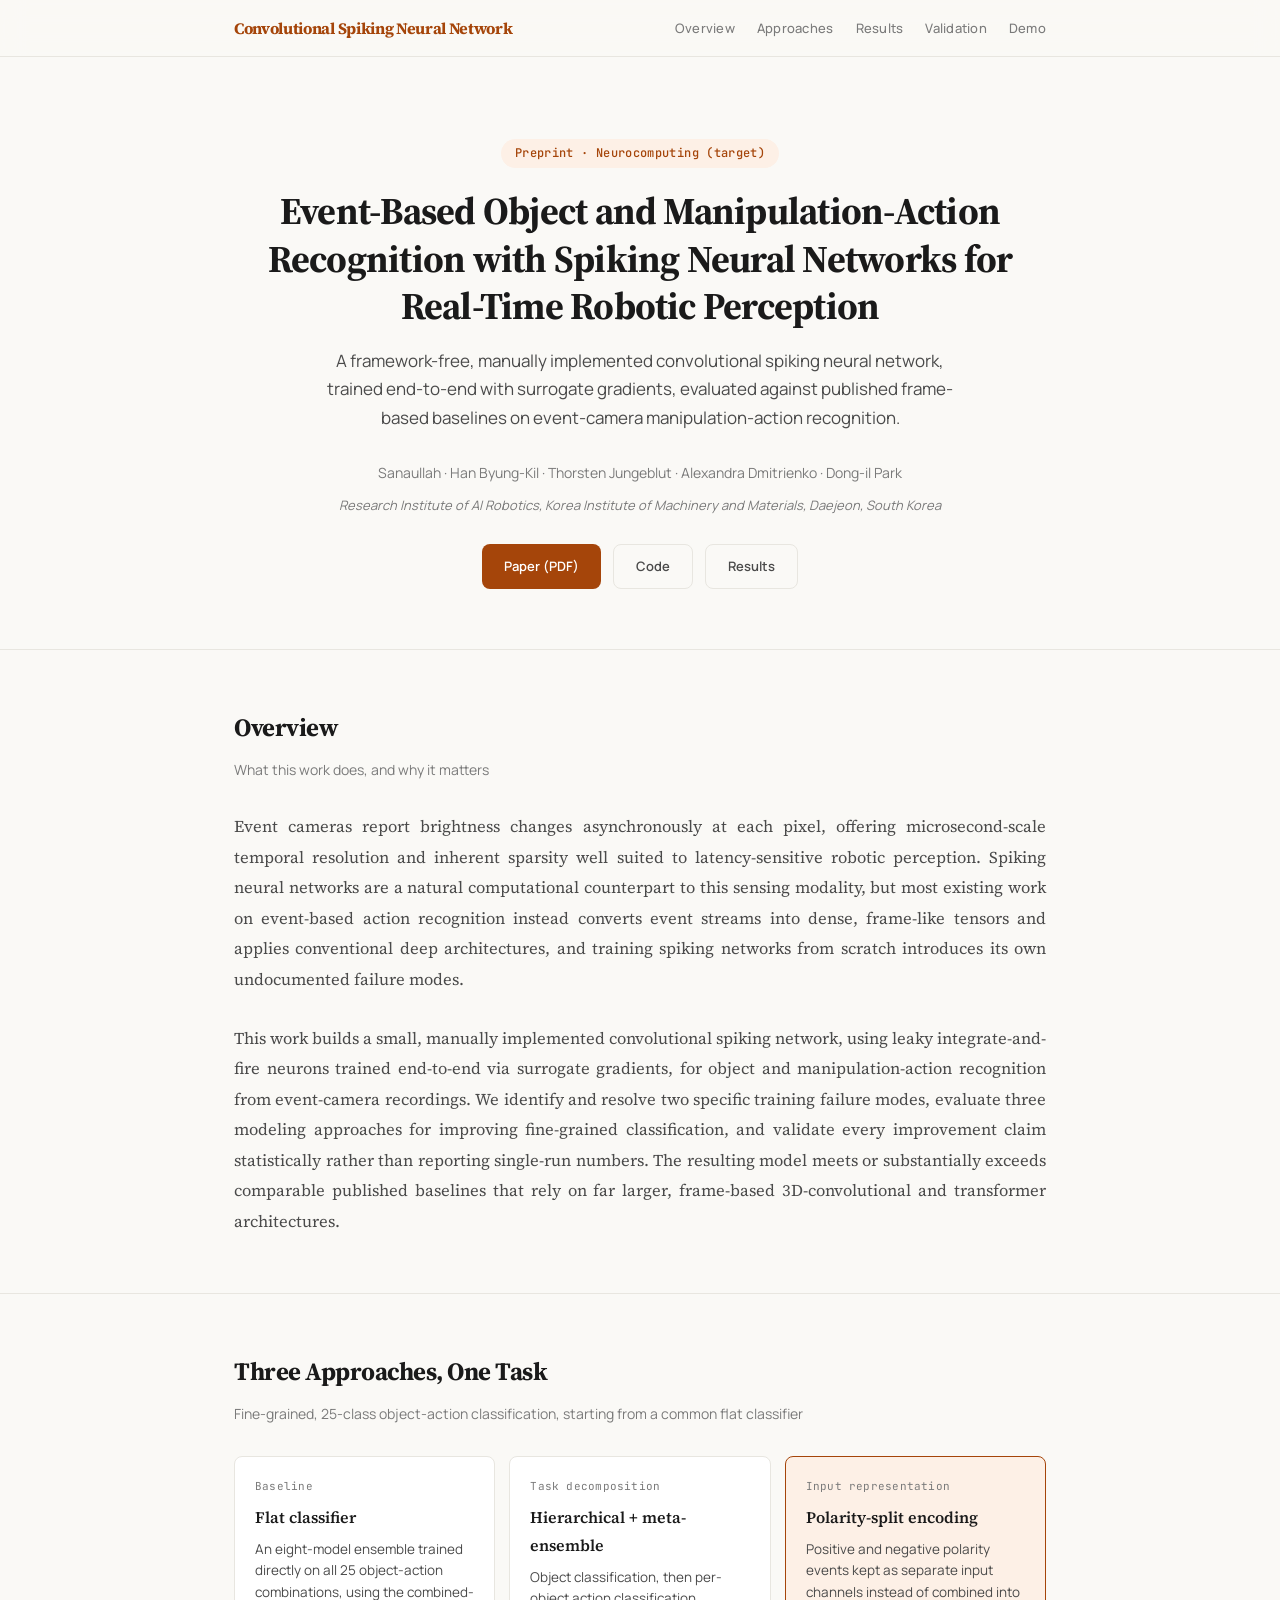
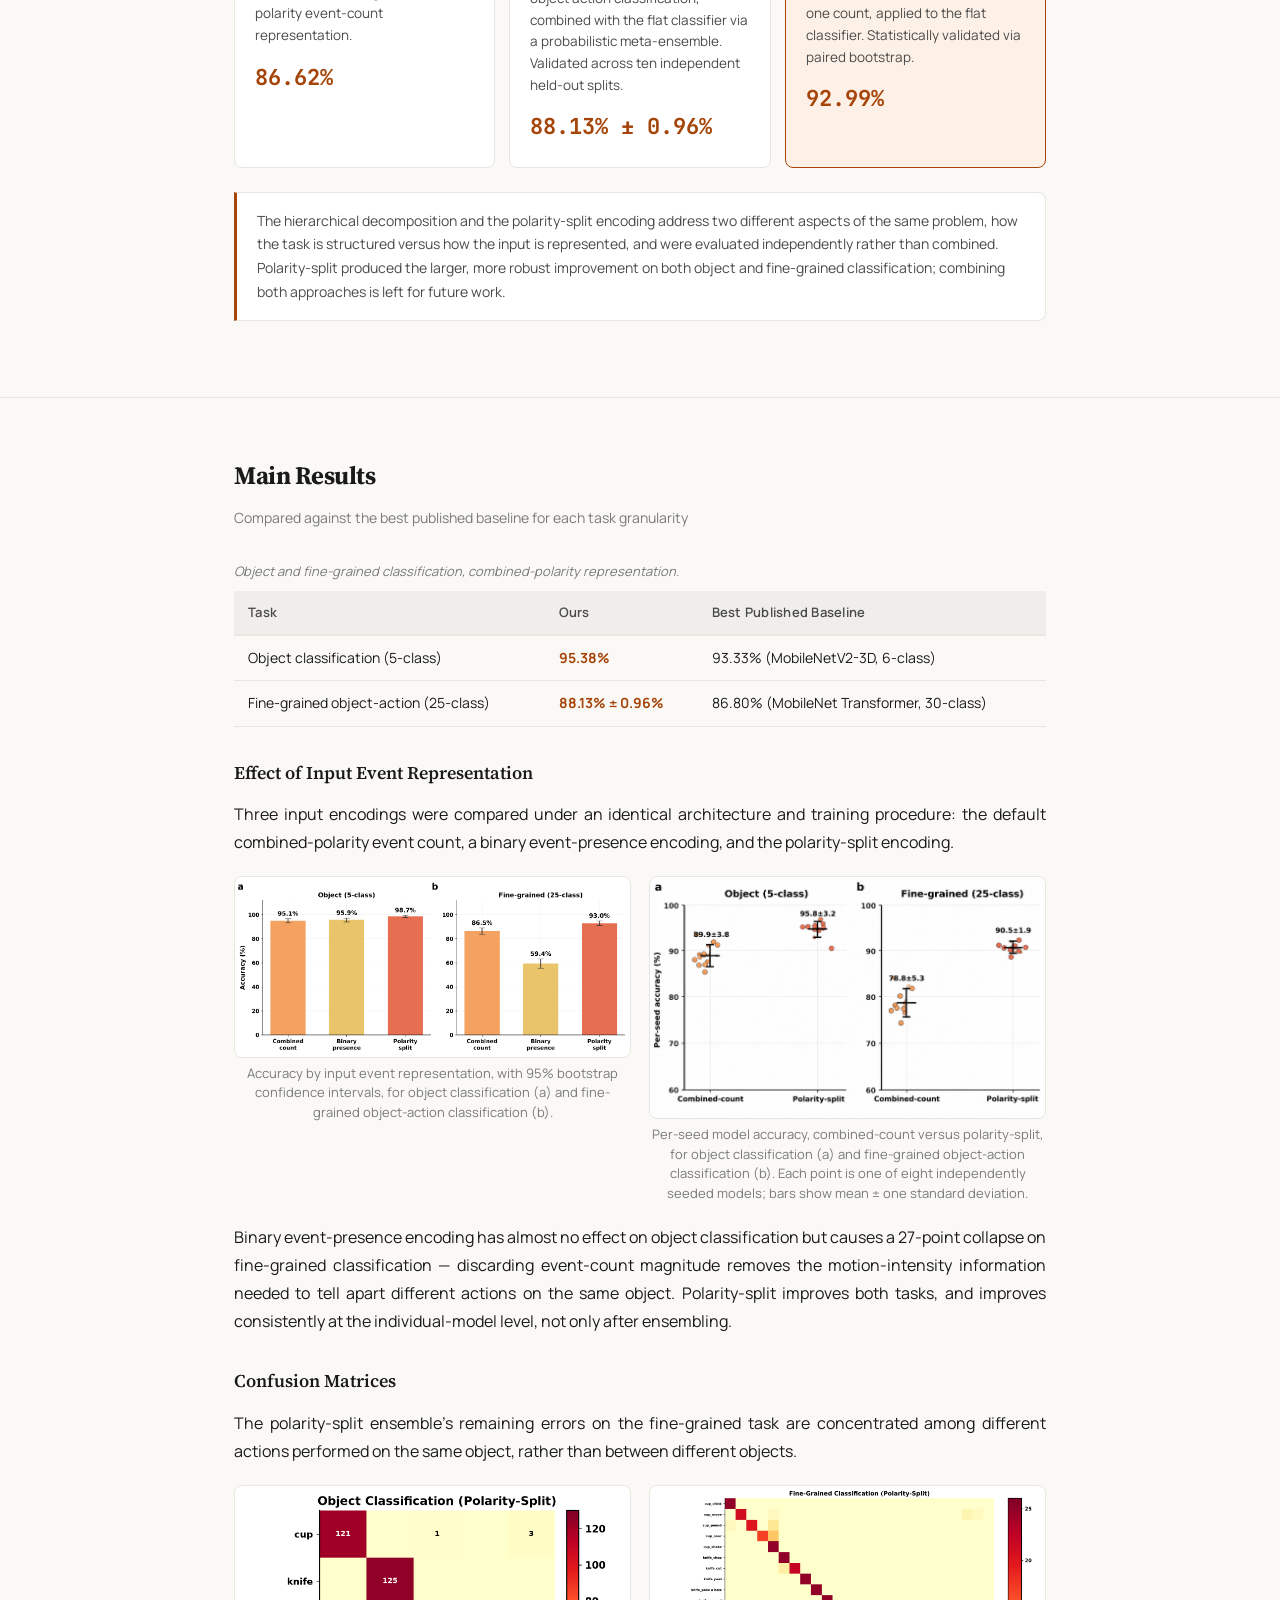
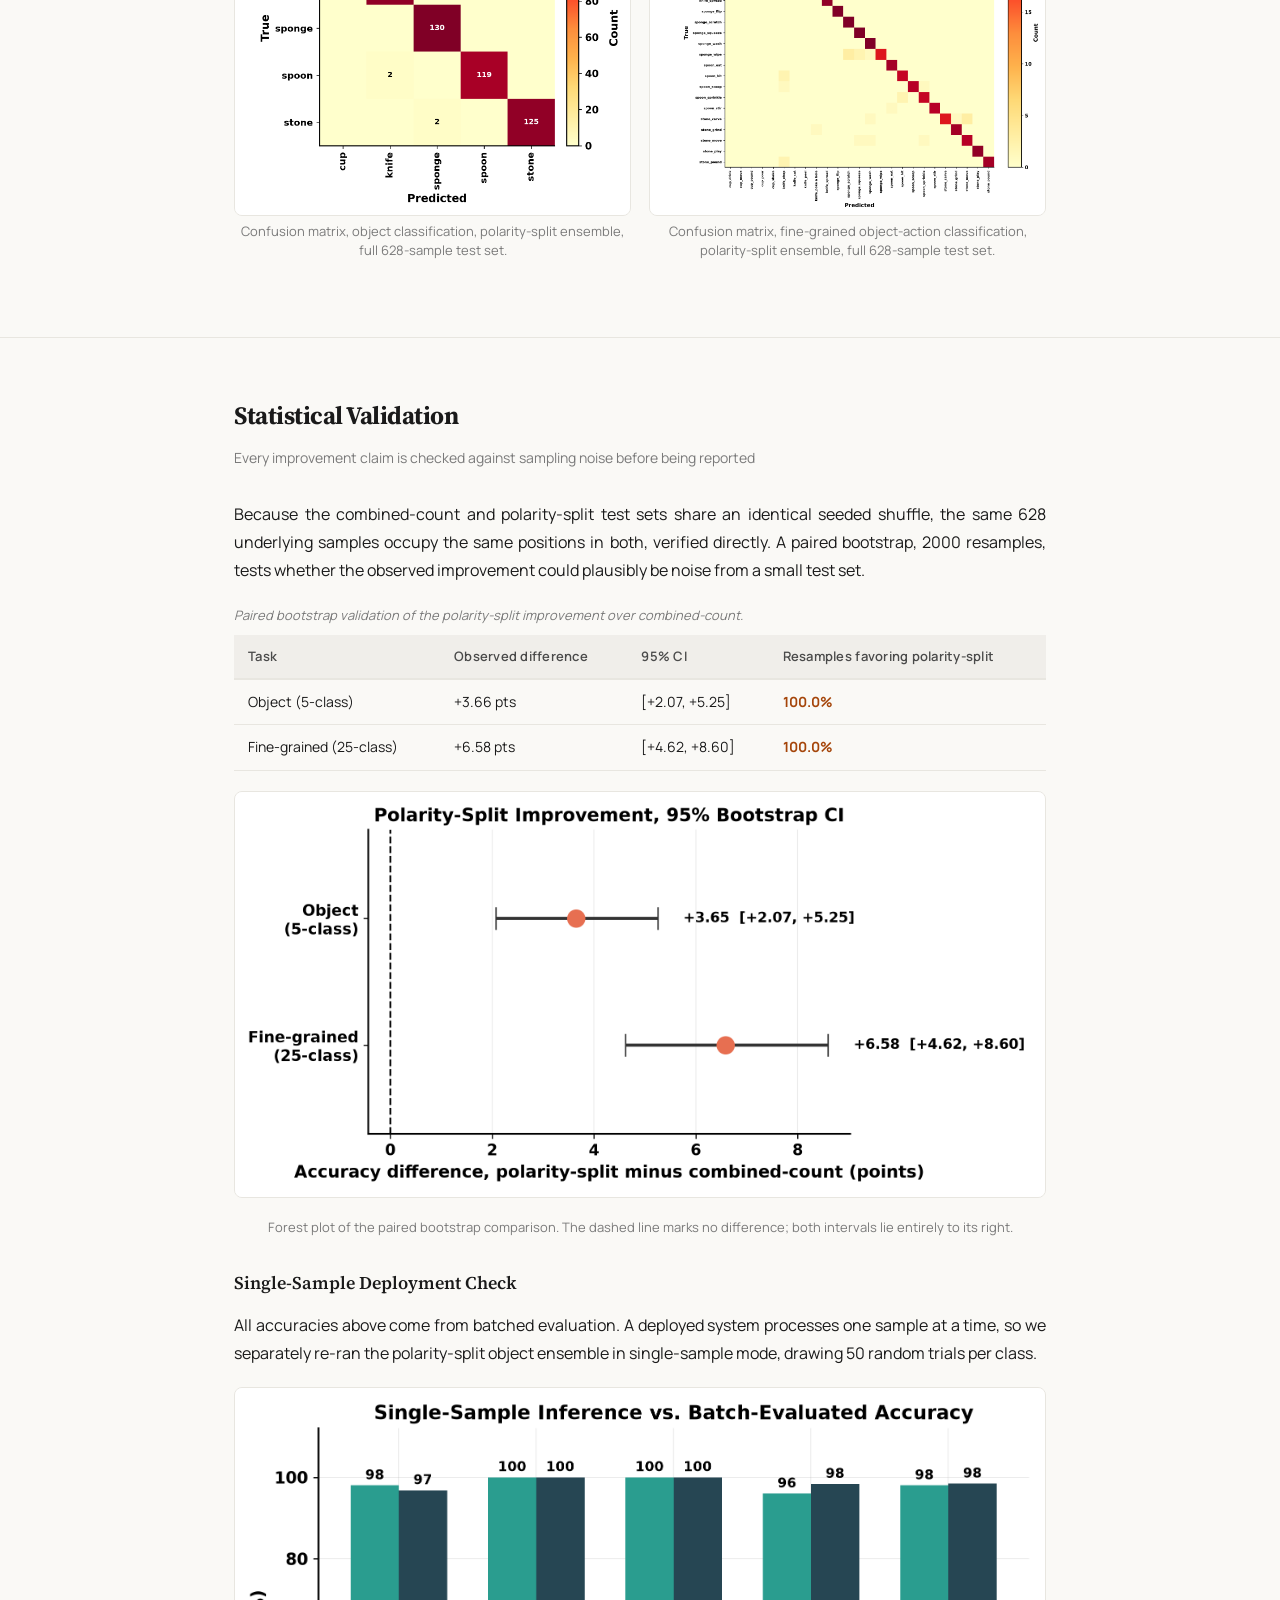
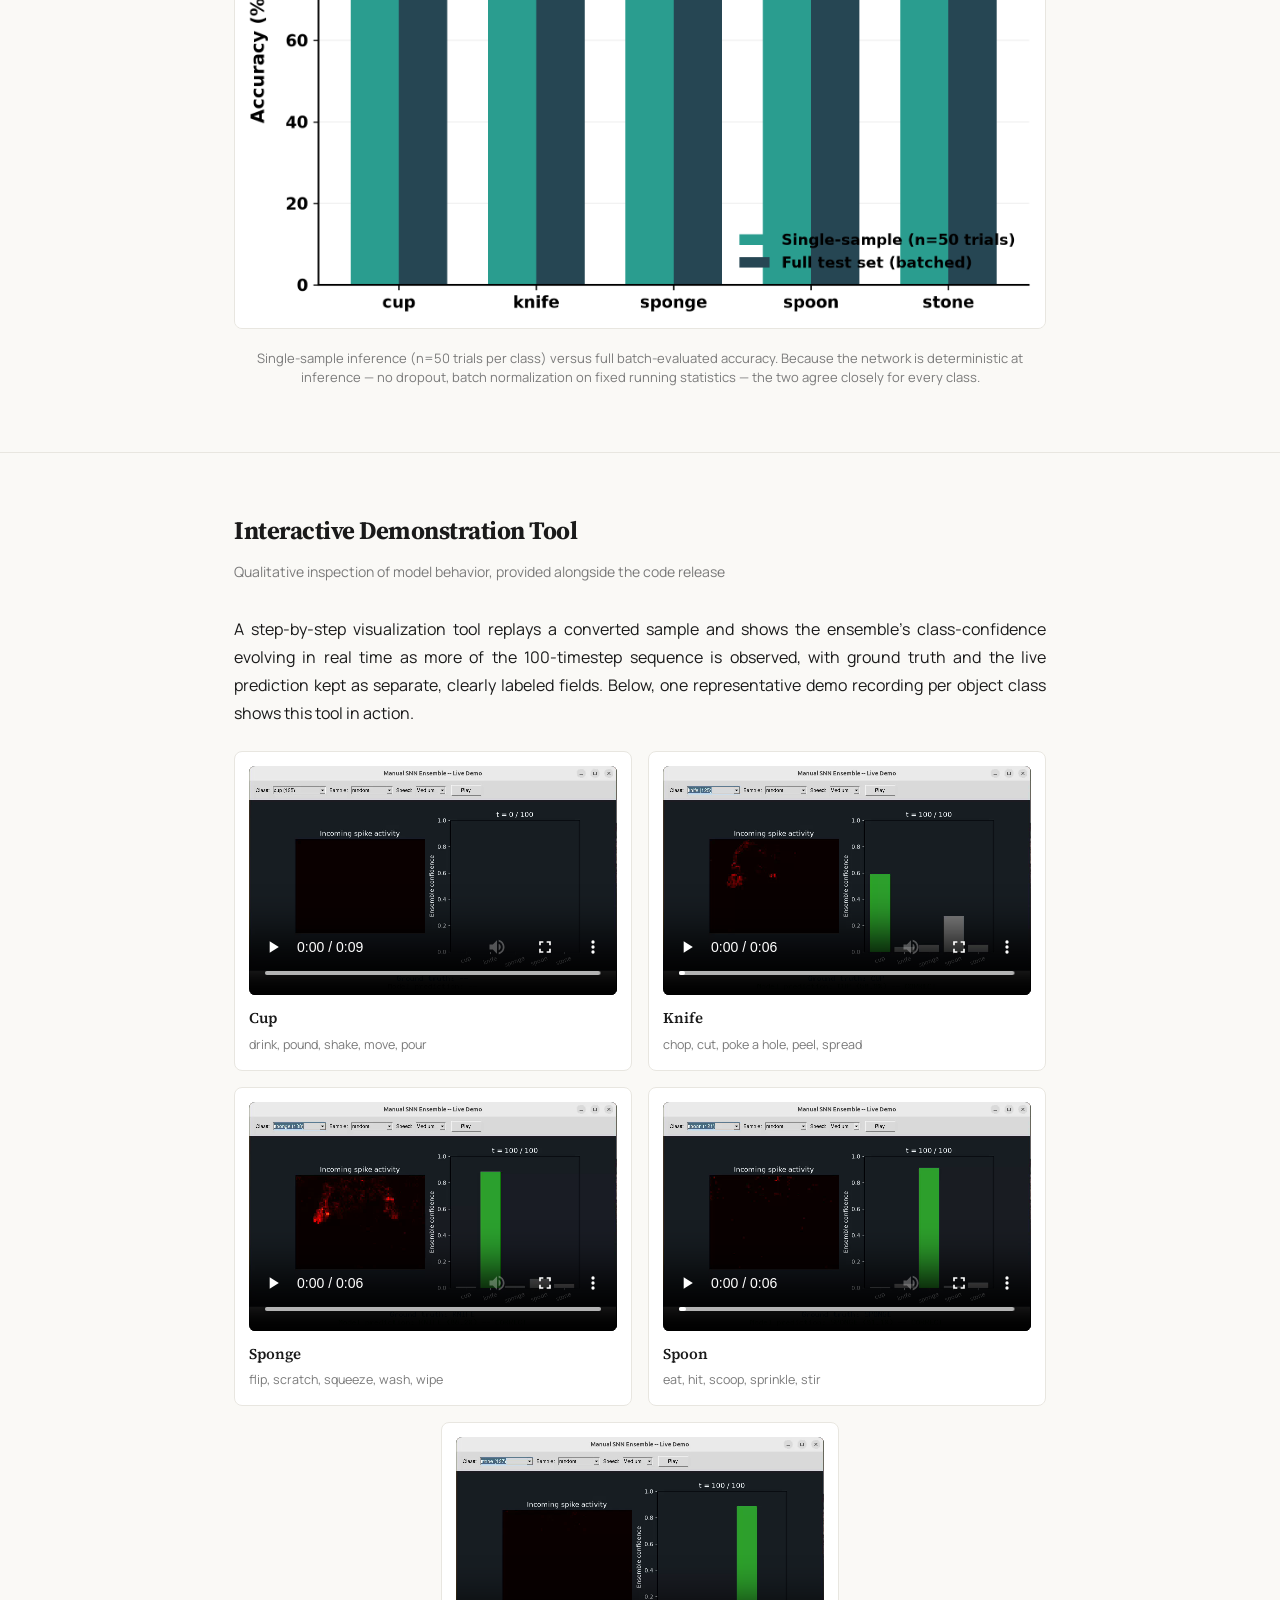
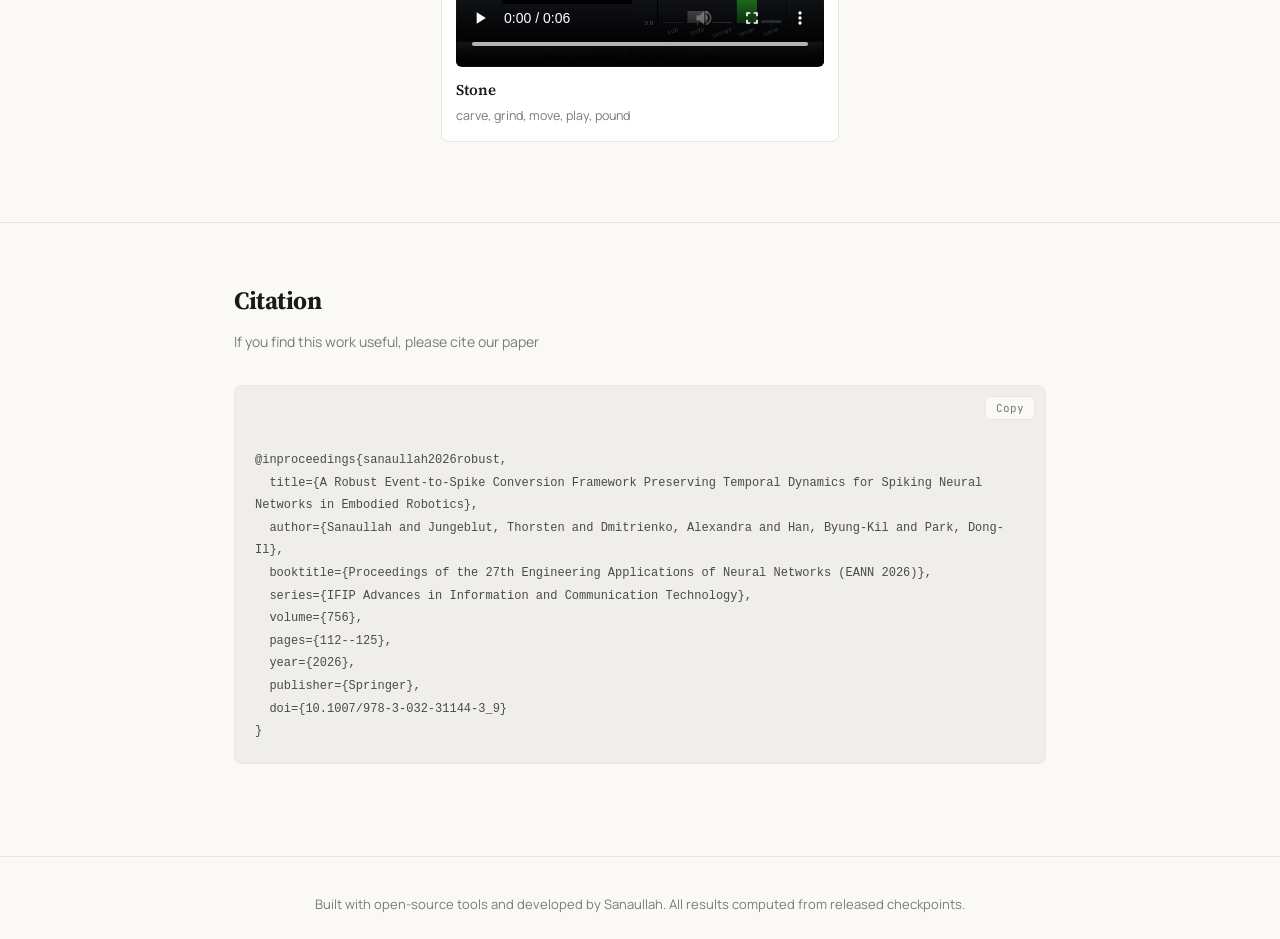
==== index.html @ 4a766fff "Update index.html" ====
<!DOCTYPE html>
<html lang="en">
<head>
<meta charset="UTF-8">
<meta name="viewport" content="width=device-width, initial-scale=1.0">
<title>Event-Based Object and Manipulation-Action Recognition with Spiking Neural Networks for Real-Time Robotic Perception</title>
<link href="https://fonts.googleapis.com/css2?family=Source+Serif+4:opsz,wght@8..60,300;8..60,400;8..60,600;8..60,700&family=Manrope:wght@300;400;500;600;700&family=JetBrains+Mono:wght@400;500&display=swap" rel="stylesheet">
<style>
*,*::before,*::after{margin:0;padding:0;box-sizing:border-box}
:root{
--bg:#faf9f6;--bg2:#f0eeea;--bg3:#e8e6e0;
--text:#1a1a1a;--text2:#4a4a4a;--text3:#7a7a7a;
--accent:#a5450a;--accent2:#c65614;--accent-light:#fdf0e6;
--teal:#1a6b6b;--teal-light:#e8f5f5;
--blue:#1a5fa5;--blue-light:#edf4fc;
--amber:#9a6b10;--amber-light:#fdf6e8;
--serif:'Source Serif 4',Georgia,serif;
--sans:'Manrope',system-ui,sans-serif;
--mono:'JetBrains Mono',monospace;
--max:860px;--r:8px;
}
html{scroll-behavior:smooth}
body{background:var(--bg);color:var(--text);font-family:var(--sans);font-size:16px;line-height:1.75}

nav{position:sticky;top:0;z-index:100;background:rgba(250,249,246,.9);backdrop-filter:blur(12px);border-bottom:1px solid var(--bg3);padding:14px 0}
nav .inner{max-width:var(--max);margin:0 auto;padding:0 24px;display:flex;align-items:center;justify-content:space-between}
nav .brand{font-family:var(--serif);font-weight:700;font-size:16px;color:var(--accent);letter-spacing:-.02em}
nav .links{display:flex;gap:22px}
nav .links a{color:var(--text3);text-decoration:none;font-size:13px;font-weight:500;letter-spacing:.02em;transition:color .2s}
nav .links a:hover{color:var(--text)}

.hero{max-width:var(--max);margin:0 auto;padding:80px 24px 60px;text-align:center}
.hero .venue{display:inline-block;background:var(--accent-light);color:var(--accent);font-family:var(--mono);font-size:12px;font-weight:500;padding:4px 14px;border-radius:20px;margin-bottom:20px;letter-spacing:.03em}
.hero h1{font-family:var(--serif);font-size:clamp(24px,4vw,38px);font-weight:700;line-height:1.25;letter-spacing:-.02em;margin-bottom:16px;color:var(--text)}
.hero .subtitle{font-size:17px;color:var(--text2);max-width:660px;margin:0 auto 28px;line-height:1.7}
.hero .authors{font-size:14px;color:var(--text3);margin-bottom:8px}
.hero .affiliation{font-size:13px;color:var(--text3);font-style:italic}
.hero .buttons{display:flex;gap:12px;justify-content:center;margin-top:28px;flex-wrap:wrap}
.btn{display:inline-flex;align-items:center;gap:6px;padding:10px 22px;border-radius:var(--r);font-size:13px;font-weight:600;text-decoration:none;transition:all .2s;font-family:var(--sans)}
.btn-primary{background:var(--accent);color:#fff}
.btn-primary:hover{background:var(--accent2);transform:translateY(-1px)}
.btn-outline{background:transparent;color:var(--text2);border:1.5px solid var(--bg3)}
.btn-outline:hover{border-color:var(--text3);color:var(--text)}

section{max-width:var(--max);margin:0 auto;padding:56px 24px}
section h2{font-family:var(--serif);font-size:25px;font-weight:700;letter-spacing:-.02em;margin-bottom:8px;color:var(--text)}
section h3{font-family:var(--serif);font-size:18px;font-weight:600;margin:30px 0 12px;color:var(--text)}
section .section-sub{font-size:14px;color:var(--text3);margin-bottom:30px}
.divider{border:none;border-top:1px solid var(--bg3);margin:0}

.abstract-text{font-family:var(--serif);font-size:16.5px;line-height:1.85;color:var(--text2)}

.arch-fig{width:100%;border-radius:var(--r);border:1px solid var(--bg3);margin:20px 0;display:block}
.fig-caption{font-size:13px;color:var(--text3);text-align:center;margin-top:2px;margin-bottom:8px;line-height:1.5}

.approach-grid{display:grid;grid-template-columns:1fr 1fr 1fr;gap:14px;margin:24px 0}
.approach-card{background:#fff;border:1px solid var(--bg3);border-radius:var(--r);padding:20px;transition:border-color .2s}
.approach-card:hover{border-color:var(--accent)}
.approach-card .step{font-family:var(--mono);font-size:11px;color:var(--text3);margin-bottom:6px;letter-spacing:.02em}
.approach-card h4{font-family:var(--serif);font-size:16px;font-weight:600;margin-bottom:8px;color:var(--text)}
.approach-card p{font-size:13.5px;color:var(--text2);line-height:1.6}
.approach-card .acc{font-family:var(--mono);font-size:22px;font-weight:700;color:var(--accent);margin-top:12px}
.approach-card.winner{border-color:var(--accent);background:var(--accent-light)}

.table-wrap{overflow-x:auto;margin:20px 0}
table{width:100%;border-collapse:collapse;font-size:14px}
thead{background:var(--bg2)}
th{font-weight:600;text-align:left;padding:10px 14px;border-bottom:2px solid var(--bg3);font-size:13px;letter-spacing:.02em;color:var(--text2)}
td{padding:10px 14px;border-bottom:1px solid var(--bg3)}
td.best{font-weight:700;color:var(--accent)}
tr:hover{background:var(--accent-light)}
.table-caption{font-size:13px;color:var(--text3);margin-bottom:8px;font-style:italic}

.finding-note{background:#fff;border:1px solid var(--bg3);border-left:3px solid var(--accent);border-radius:0 var(--r) var(--r) 0;padding:16px 20px;margin:20px 0;font-size:14px;color:var(--text2);line-height:1.7}

.gui-placeholder{border:1.5px dashed var(--bg3);border-radius:var(--r);padding:48px 24px;text-align:center;color:var(--text3);font-size:13.5px;margin:20px 0;background:var(--bg2)}

.video-grid{display:grid;grid-template-columns:1fr 1fr;gap:16px;margin:24px 0}
.video-card{background:#fff;border:1px solid var(--bg3);border-radius:var(--r);padding:14px;transition:border-color .2s}
.video-card:hover{border-color:var(--accent)}
.video-card video{width:100%;border-radius:6px;background:#111;display:block}
.video-card .video-label{font-family:var(--serif);font-size:15px;font-weight:600;margin-top:10px;color:var(--text)}
.video-card .video-label span{font-family:var(--sans);font-weight:400;font-size:12.5px;color:var(--text3);display:block;margin-top:2px}
.video-grid .video-card.wide{grid-column:1/-1;max-width:calc(50% - 8px);margin:0 auto}

.bibtex-box{background:var(--bg2);border:1px solid var(--bg3);border-radius:var(--r);padding:20px;font-family:var(--mono);font-size:12px;line-height:1.8;overflow-x:auto;white-space:pre-wrap;color:var(--text2);position:relative}
.copy-btn{position:absolute;top:10px;right:10px;background:var(--bg);border:1px solid var(--bg3);color:var(--text3);font-size:11px;padding:4px 10px;border-radius:4px;cursor:pointer;font-family:var(--mono)}
.copy-btn:hover{background:var(--bg3);color:var(--text)}

footer{text-align:center;padding:36px 24px;color:var(--text3);font-size:13px;border-top:1px solid var(--bg3);margin-top:36px}

@media(max-width:640px){
.approach-grid{grid-template-columns:1fr}
.video-grid{grid-template-columns:1fr}
.hero h1{font-size:24px}
nav .links{gap:12px}
nav .links a{font-size:11.5px}
}
</style>
</head>
<body>

<nav>
<div class="inner">
<div class="brand">Convolutional Spiking Neural Network</div>
<div class="links">
<a href="#overview">Overview</a>
<a href="#approaches">Approaches</a>
<a href="#results">Results</a>
<a href="#validation">Validation</a>
<a href="#demo">Demo</a>
</div>
</div>
</nav>

<div class="hero">
<div class="venue">Preprint &middot; Neurocomputing (target)</div>
<h1>Event-Based Object and Manipulation-Action Recognition with Spiking Neural Networks for Real-Time Robotic Perception</h1>
<p class="subtitle">A framework-free, manually implemented convolutional spiking neural network, trained end-to-end with surrogate gradients, evaluated against published frame-based baselines on event-camera manipulation-action recognition.</p>
<p class="authors">Sanaullah &middot; Han Byung-Kil &middot; Thorsten Jungeblut &middot; Alexandra Dmitrienko &middot; Dong-il Park</p>
<p class="affiliation">Research Institute of AI Robotics, Korea Institute of Machinery and Materials, Daejeon, South Korea</p>
<div class="buttons">
<a href="#" class="btn btn-primary">Paper (PDF)</a>
<a href="#" class="btn btn-outline">Code</a>
<a href="#results" class="btn btn-outline">Results</a>
</div>
</div>


<hr class="divider">

<section id="overview">
<h2>Overview</h2>
<p class="section-sub">What this work does, and why it matters</p>
<p class="abstract-text" align="justify">
Event cameras report brightness changes asynchronously at each pixel, offering microsecond-scale temporal resolution and inherent sparsity well suited to latency-sensitive robotic perception. Spiking neural networks are a natural computational counterpart to this sensing modality, but most existing work on event-based action recognition instead converts event streams into dense, frame-like tensors and applies conventional deep architectures, and training spiking networks from scratch introduces its own undocumented failure modes.
</p>
<br>
<p class="abstract-text" align="justify">
This work builds a small, manually implemented convolutional spiking network, using leaky integrate-and-fire neurons trained end-to-end via surrogate gradients, for object and manipulation-action recognition from event-camera recordings. We identify and resolve two specific training failure modes, evaluate three modeling approaches for improving fine-grained classification, and validate every improvement claim statistically rather than reporting single-run numbers. The resulting model meets or substantially exceeds comparable published baselines that rely on far larger, frame-based 3D-convolutional and transformer architectures.
</p>
</section>

<hr class="divider">

<section id="approaches">
<h2>Three Approaches, One Task</h2>
<p class="section-sub">Fine-grained, 25-class object-action classification, starting from a common flat classifier</p>

<div class="approach-grid">
<div class="approach-card">
<div class="step">Baseline</div>
<h4>Flat classifier</h4>
<p>An eight-model ensemble trained directly on all 25 object-action combinations, using the combined-polarity event-count representation.</p>
<div class="acc">86.62%</div>
</div>
<div class="approach-card">
<div class="step">Task decomposition</div>
<h4>Hierarchical + meta-ensemble</h4>
<p>Object classification, then per-object action classification, combined with the flat classifier via a probabilistic meta-ensemble. Validated across ten independent held-out splits.</p>
<div class="acc">88.13% &plusmn; 0.96%</div>
</div>
<div class="approach-card winner">
<div class="step">Input representation</div>
<h4>Polarity-split encoding</h4>
<p>Positive and negative polarity events kept as separate input channels instead of combined into one count, applied to the flat classifier. Statistically validated via paired bootstrap.</p>
<div class="acc">92.99%</div>
</div>
</div>

<div class="finding-note">
The hierarchical decomposition and the polarity-split encoding address two different aspects of the same problem, how the task is structured versus how the input is represented, and were evaluated independently rather than combined. Polarity-split produced the larger, more robust improvement on both object and fine-grained classification; combining both approaches is left for future work.
</div>
</section>

<hr class="divider">

<section id="results">
<h2>Main Results</h2>
<p class="section-sub">Compared against the best published baseline for each task granularity</p>

<div class="table-wrap">
<p class="table-caption">Object and fine-grained classification, combined-polarity representation.</p>
<table>
<thead><tr><th>Task</th><th>Ours</th><th>Best Published Baseline</th></tr></thead>
<tbody>
<tr><td>Object classification (5-class)</td><td class="best">95.38%</td><td>93.33% (MobileNetV2-3D, 6-class)</td></tr>
<tr><td>Fine-grained object-action (25-class)</td><td class="best">88.13% &plusmn; 0.96%</td><td>86.80% (MobileNet Transformer, 30-class)</td></tr>
</tbody>
</table>
</div>

<h3>Effect of Input Event Representation</h3>
<p align="justify">Three input encodings were compared under an identical architecture and training procedure: the default combined-polarity event count, a binary event-presence encoding, and the polarity-split encoding.</p>

<div style="display:grid;grid-template-columns:repeat(auto-fit,minmax(300px,1fr));gap:18px;margin:20px 0;align-items:start">
<div>
<img src="Images/fig1_encoding_accuracy.png" alt="Encoding accuracy comparison" style="width:100%;border-radius:8px;border:1px solid #e8e6e0;display:block;margin:0">
<p class="fig-caption" style="margin-top:6px;margin-bottom:0">Accuracy by input event representation, with 95% bootstrap confidence intervals, for object classification (a) and fine-grained object-action classification (b).</p>
</div>
<div>
<img src="Images/fig2_per_seed_variability.png" alt="Per-seed variability" style="width:100%;border-radius:8px;border:1px solid #e8e6e0;display:block;margin:0">
<p class="fig-caption" style="margin-top:6px;margin-bottom:0">Per-seed model accuracy, combined-count versus polarity-split, for object classification (a) and fine-grained object-action classification (b). Each point is one of eight independently seeded models; bars show mean &plusmn; one standard deviation.</p>
</div>
</div>

<p align="justify">Binary event-presence encoding has almost no effect on object classification but causes a 27-point collapse on fine-grained classification &mdash; discarding event-count magnitude removes the motion-intensity information needed to tell apart different actions on the same object. Polarity-split improves both tasks, and improves consistently at the individual-model level, not only after ensembling.</p>

<h3>Confusion Matrices</h3>
<p align="justify">The polarity-split ensemble's remaining errors on the fine-grained task are concentrated among different actions performed on the same object, rather than between different objects.</p>

<div style="display:grid;grid-template-columns:repeat(auto-fit,minmax(300px,1fr));gap:18px;margin:20px 0;align-items:start">
<div>
<img src="Images/fig4_confusion_object.png" alt="Object confusion matrix" style="width:100%;border-radius:8px;border:1px solid #e8e6e0;display:block;margin:0">
<p class="fig-caption" style="margin-top:6px;margin-bottom:0">Confusion matrix, object classification, polarity-split ensemble, full 628-sample test set.</p>
</div>
<div>
<img src="Images/fig5_confusion_action.png" alt="Fine-grained confusion matrix" style="width:100%;border-radius:8px;border:1px solid #e8e6e0;display:block;margin:0">
<p class="fig-caption" style="margin-top:6px;margin-bottom:0">Confusion matrix, fine-grained object-action classification, polarity-split ensemble, full 628-sample test set.</p>
</div>
</div>
</section>

<hr class="divider">

<section id="validation">
<h2>Statistical Validation</h2>
<p class="section-sub">Every improvement claim is checked against sampling noise before being reported</p>

<p align="justify">Because the combined-count and polarity-split test sets share an identical seeded shuffle, the same 628 underlying samples occupy the same positions in both, verified directly. A paired bootstrap, 2000 resamples, tests whether the observed improvement could plausibly be noise from a small test set.</p>

<div class="table-wrap">
<p class="table-caption">Paired bootstrap validation of the polarity-split improvement over combined-count.</p>
<table>
<thead><tr><th>Task</th><th>Observed difference</th><th>95% CI</th><th>Resamples favoring polarity-split</th></tr></thead>
<tbody>
<tr><td>Object (5-class)</td><td>+3.66 pts</td><td>[+2.07, +5.25]</td><td class="best">100.0%</td></tr>
<tr><td>Fine-grained (25-class)</td><td>+6.58 pts</td><td>[+4.62, +8.60]</td><td class="best">100.0%</td></tr>
</tbody>
</table>
</div>

<img class="arch-fig" src="Images/fig3_bootstrap_forest.png" alt="Bootstrap forest plot">
<p class="fig-caption">Forest plot of the paired bootstrap comparison. The dashed line marks no difference; both intervals lie entirely to its right.</p>

<h3>Single-Sample Deployment Check</h3>
<p align="justify">All accuracies above come from batched evaluation. A deployed system processes one sample at a time, so we separately re-ran the polarity-split object ensemble in single-sample mode, drawing 50 random trials per class.</p>

<img class="arch-fig" src="Images/fig6_single_sample.png" alt="Single-sample validation">
<p class="fig-caption">Single-sample inference (n=50 trials per class) versus full batch-evaluated accuracy. Because the network is deterministic at inference &mdash; no dropout, batch normalization on fixed running statistics &mdash; the two agree closely for every class.</p>
</section>

<hr class="divider">

<section id="demo">
<h2>Interactive Demonstration Tool</h2>
<p class="section-sub">Qualitative inspection of model behavior, provided alongside the code release</p>
<p align="justify">A step-by-step visualization tool replays a converted sample and shows the ensemble's class-confidence evolving in real time as more of the 100-timestep sequence is observed, with ground truth and the live prediction kept as separate, clearly labeled fields. Below, one representative demo recording per object class shows this tool in action.</p>

<div class="video-grid">
<div class="video-card">
<video controls preload="metadata">
<source src="videos/cup.webm" type="video/mp4">
Your browser does not support embedded video.
</video>
<div class="video-label">Cup<span>drink, pound, shake, move, pour</span></div>
</div>
<div class="video-card">
<video controls preload="metadata">
<source src="videos/knife.webm" type="video/mp4">
Your browser does not support embedded video.
</video>
<div class="video-label">Knife<span>chop, cut, poke a hole, peel, spread</span></div>
</div>
<div class="video-card">
<video controls preload="metadata">
<source src="videos/sponge.webm" type="video/mp4">
Your browser does not support embedded video.
</video>
<div class="video-label">Sponge<span>flip, scratch, squeeze, wash, wipe</span></div>
</div>
<div class="video-card">
<video controls preload="metadata">
<source src="videos/spoon.webm" type="video/mp4">
Your browser does not support embedded video.
</video>
<div class="video-label">Spoon<span>eat, hit, scoop, sprinkle, stir</span></div>
</div>
<div class="video-card wide">
<video controls preload="metadata">
<source src="videos/stone.webm" type="video/mp4">
Your browser does not support embedded video.
</video>
<div class="video-label">Stone<span>carve, grind, move, play, pound</span></div>
</div>
</div>
</section>

<hr class="divider">

<section>
<h2>Citation</h2>
<p class="section-sub">If you find this work useful, please cite our paper</p>
<div class="bibtex-box" id="bibtex">
<button class="copy-btn" onclick="navigator.clipboard.writeText(document.getElementById('bibtex-text').textContent)">Copy</button>
<code id="bibtex-text">@inproceedings{sanaullah2026robust,
  title={A Robust Event-to-Spike Conversion Framework Preserving Temporal Dynamics for Spiking Neural Networks in Embodied Robotics},
  author={Sanaullah and Jungeblut, Thorsten and Dmitrienko, Alexandra and Han, Byung-Kil and Park, Dong-Il},
  booktitle={Proceedings of the 27th Engineering Applications of Neural Networks (EANN 2026)},
  series={IFIP Advances in Information and Communication Technology},
  volume={756},
  pages={112--125},
  year={2026},
  publisher={Springer},
  doi={10.1007/978-3-032-31144-3_9}
}</code>
</div>
</section>

<footer>
Built with open-source tools and developed by Sanaullah. All results computed from released checkpoints.
</footer>

</body>
</html>
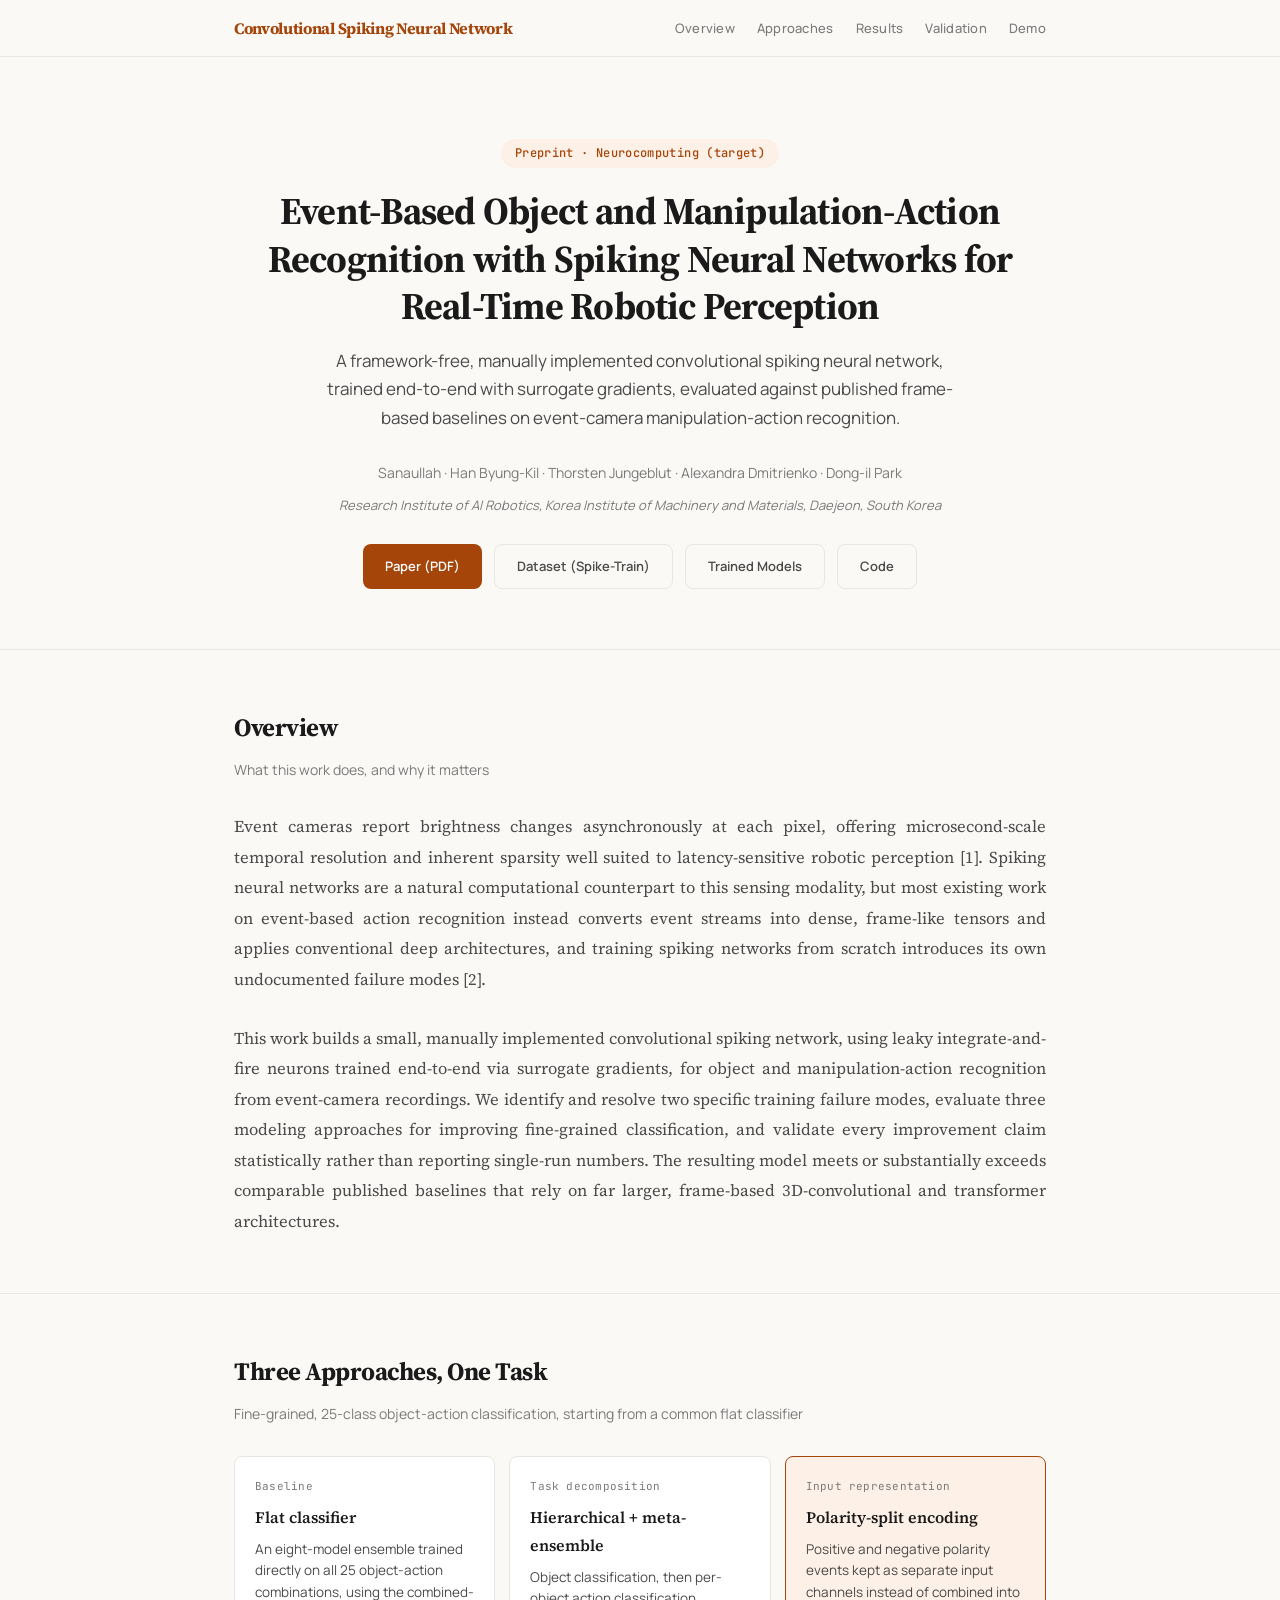
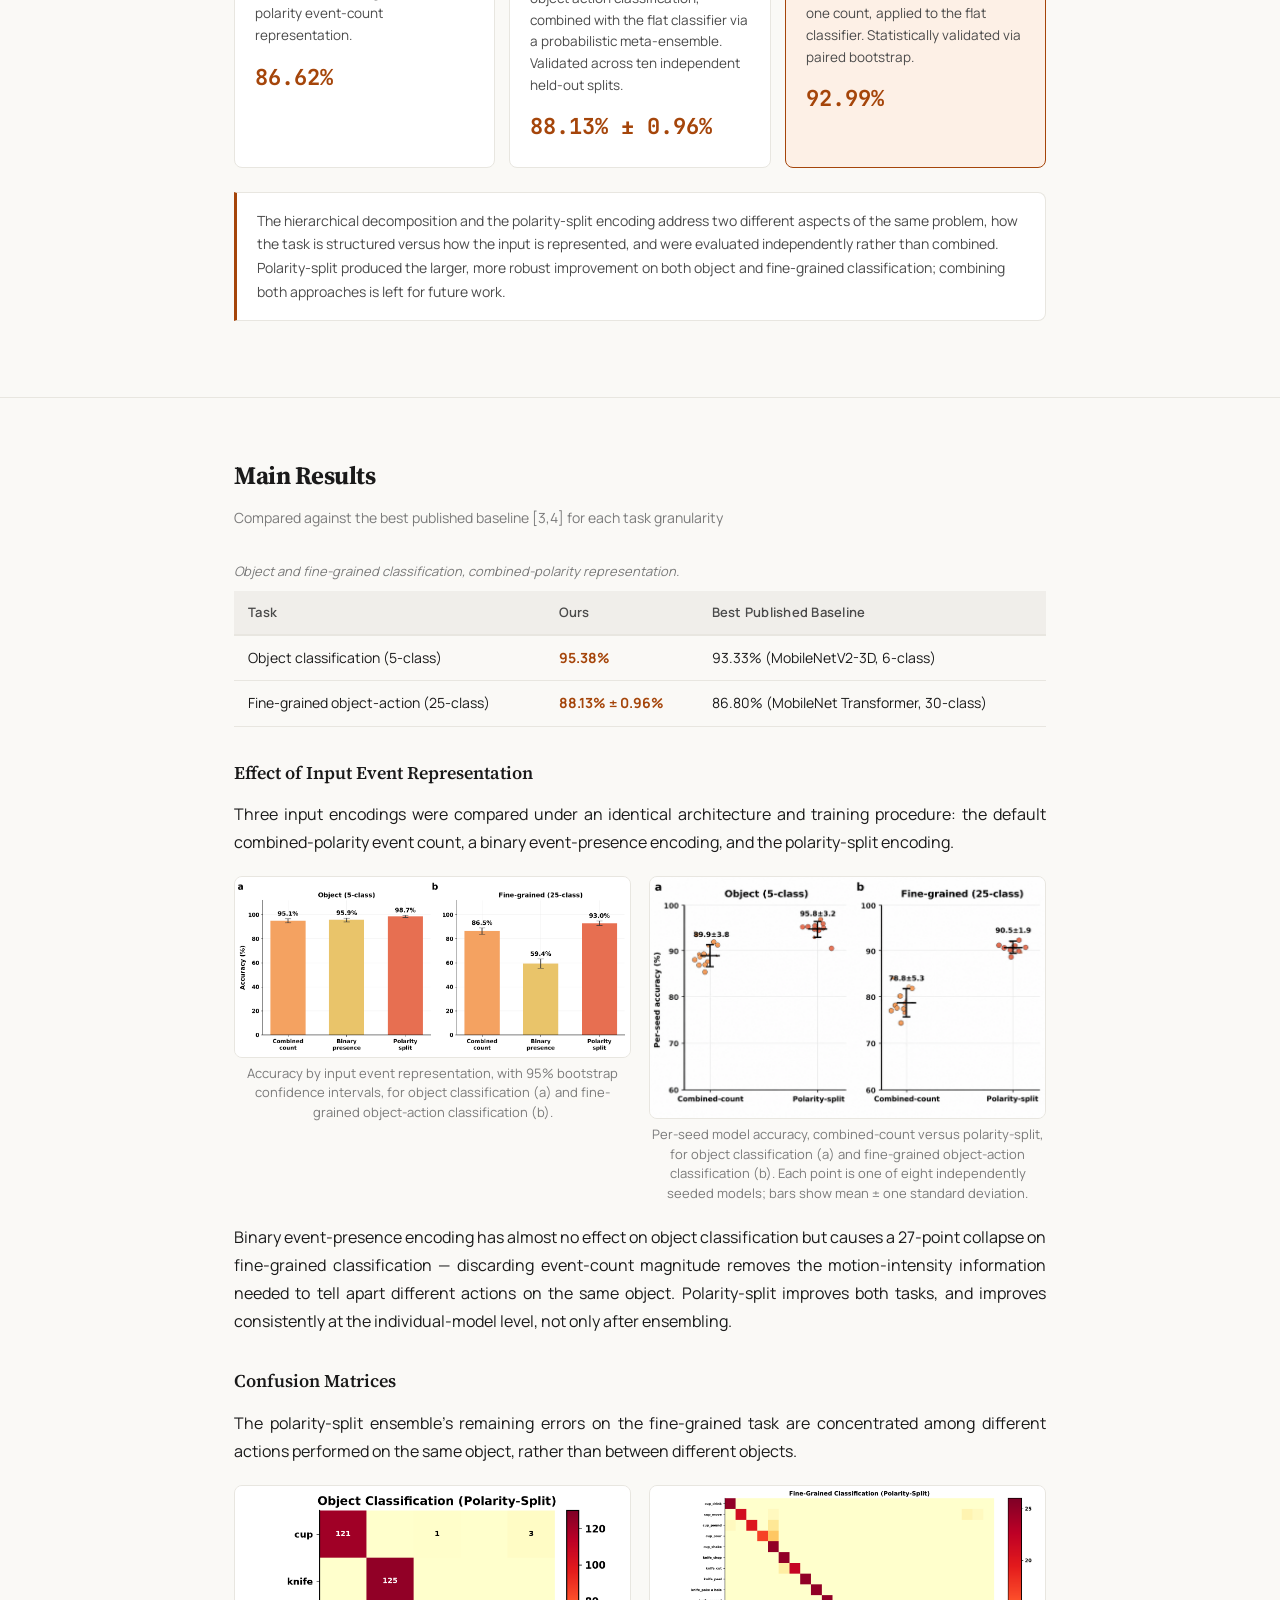
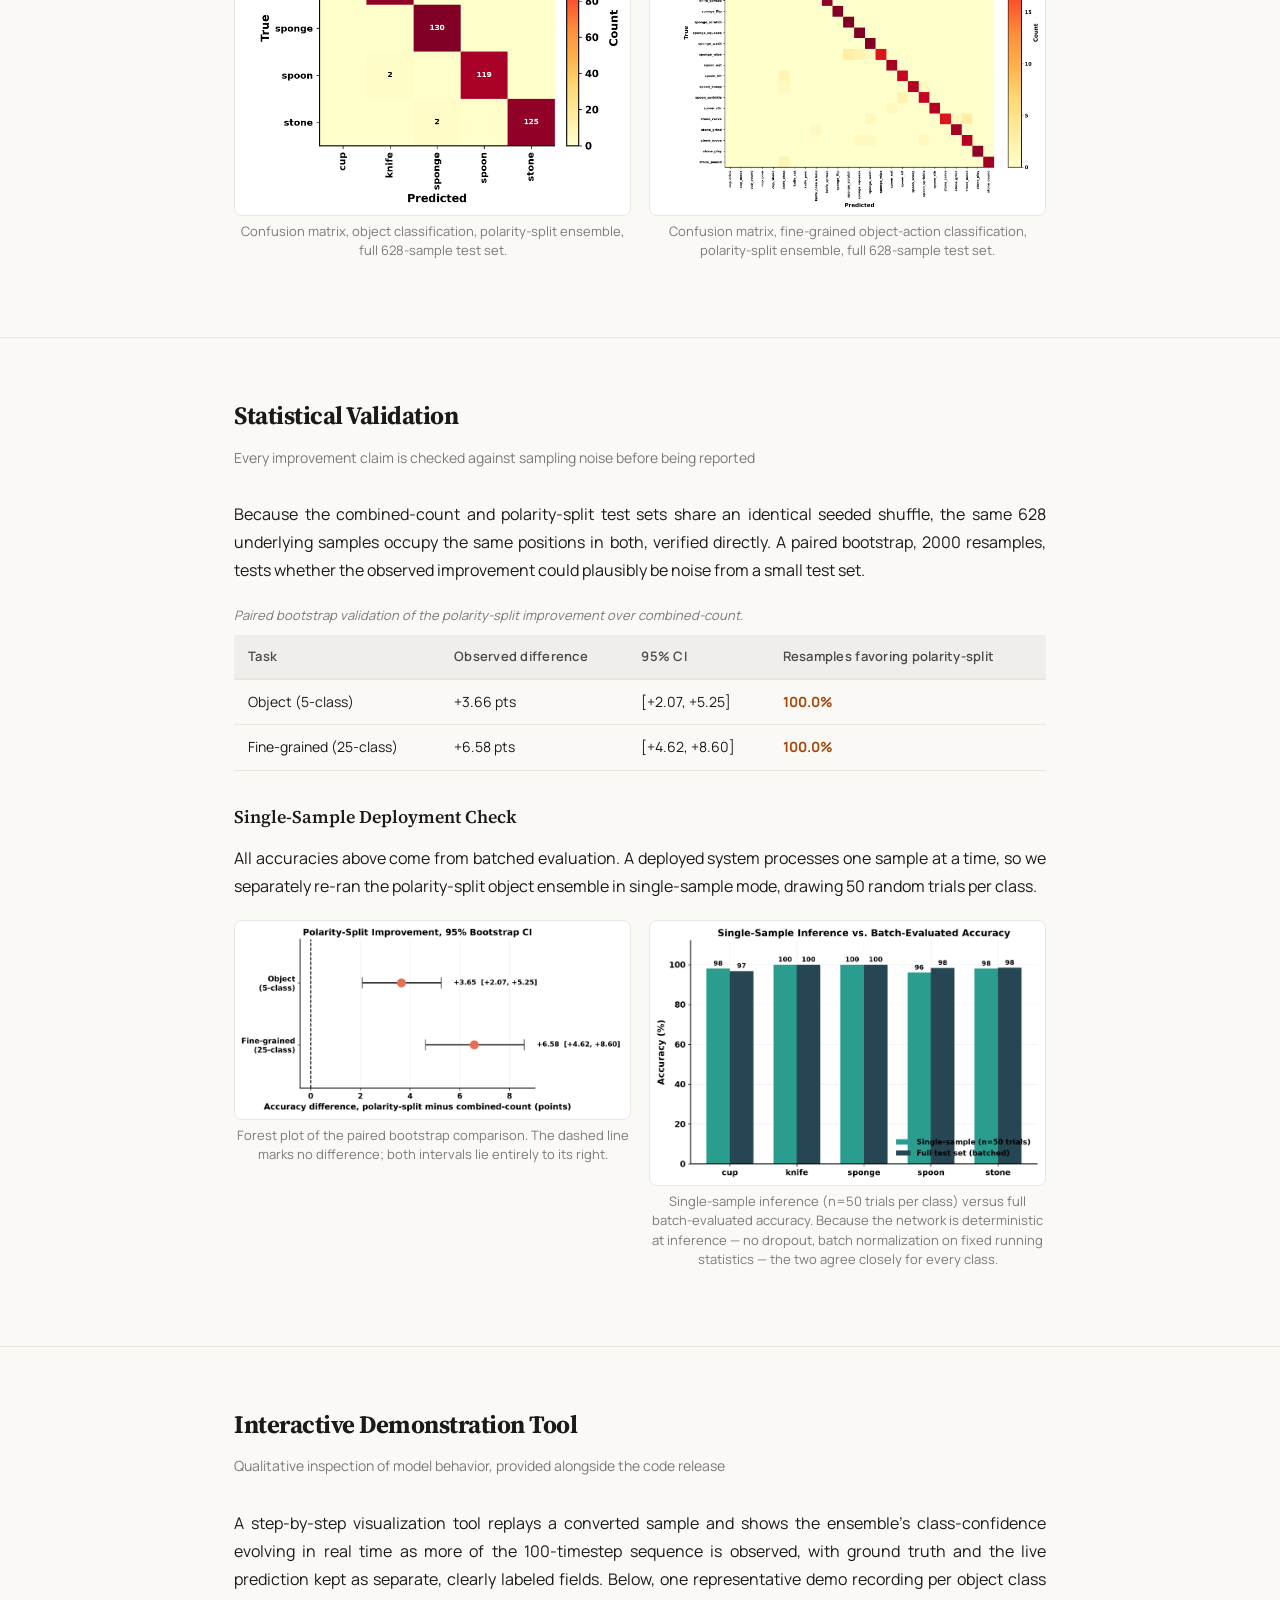
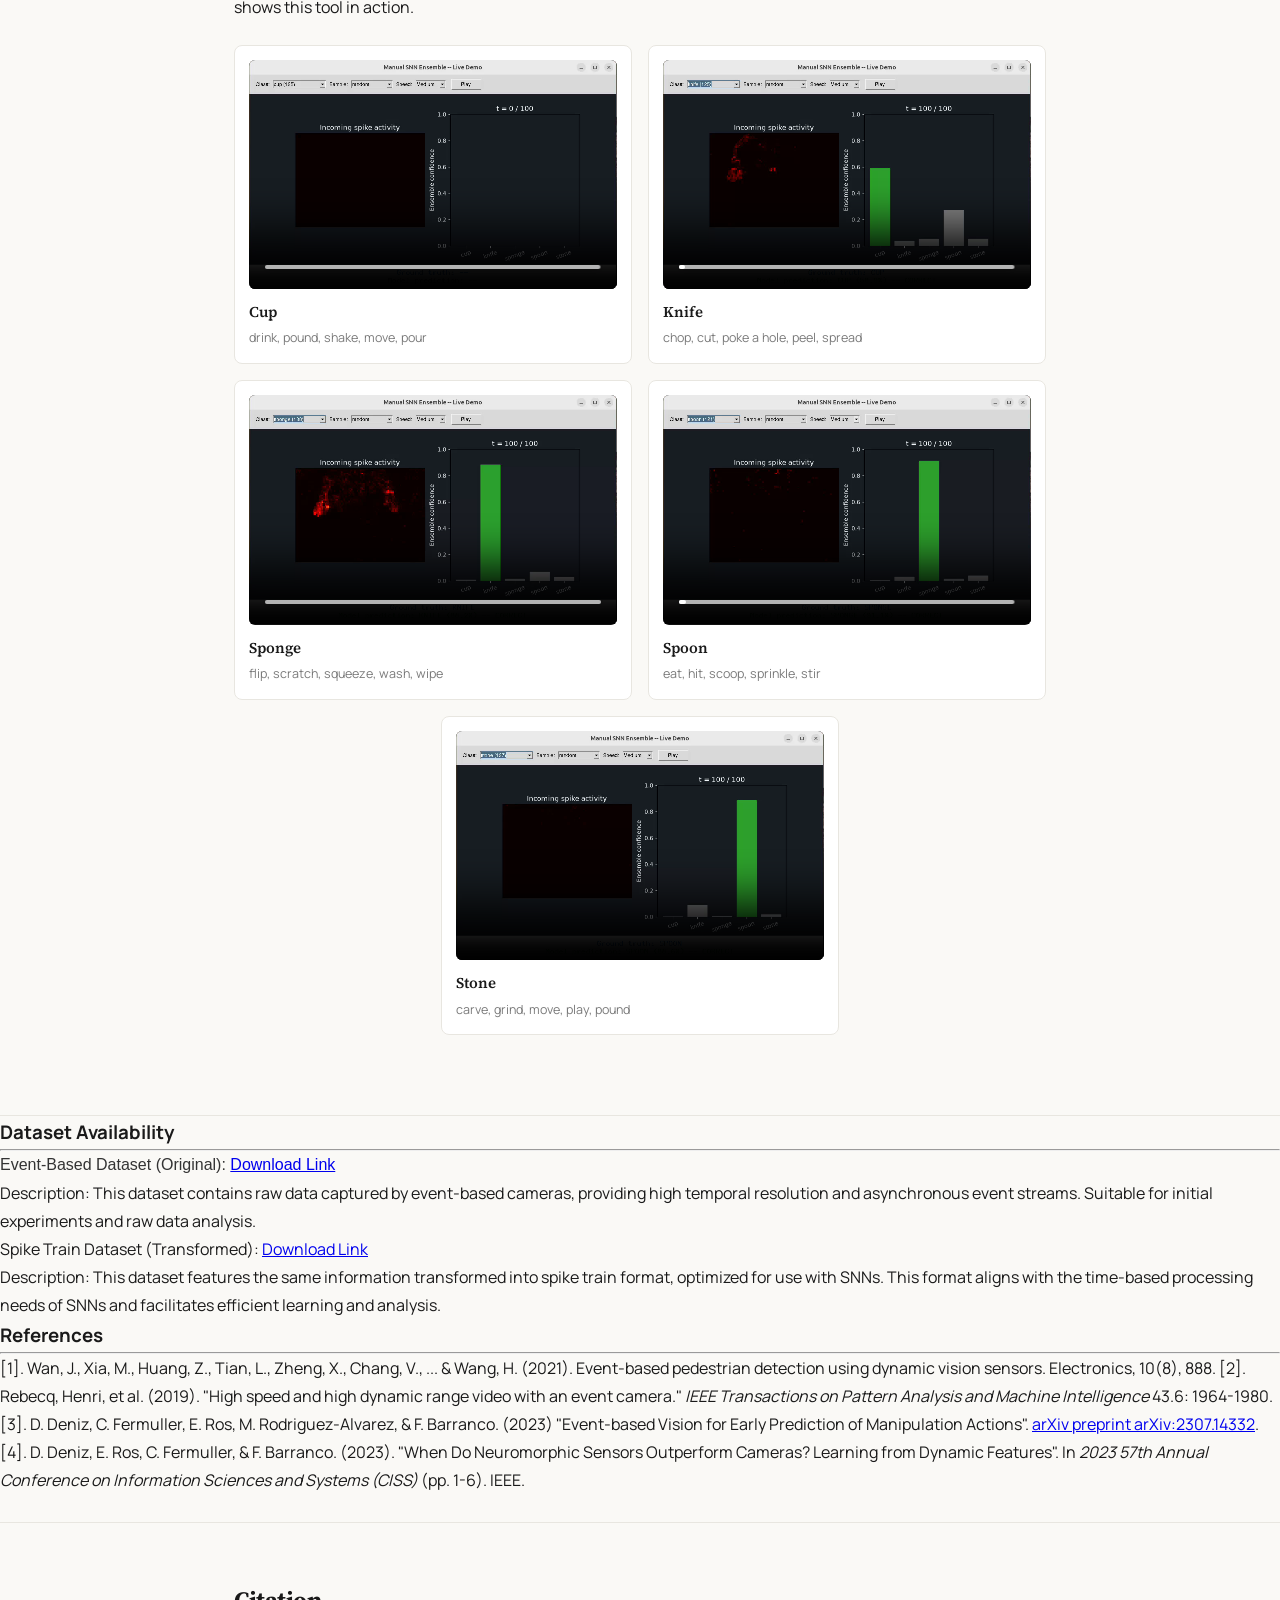
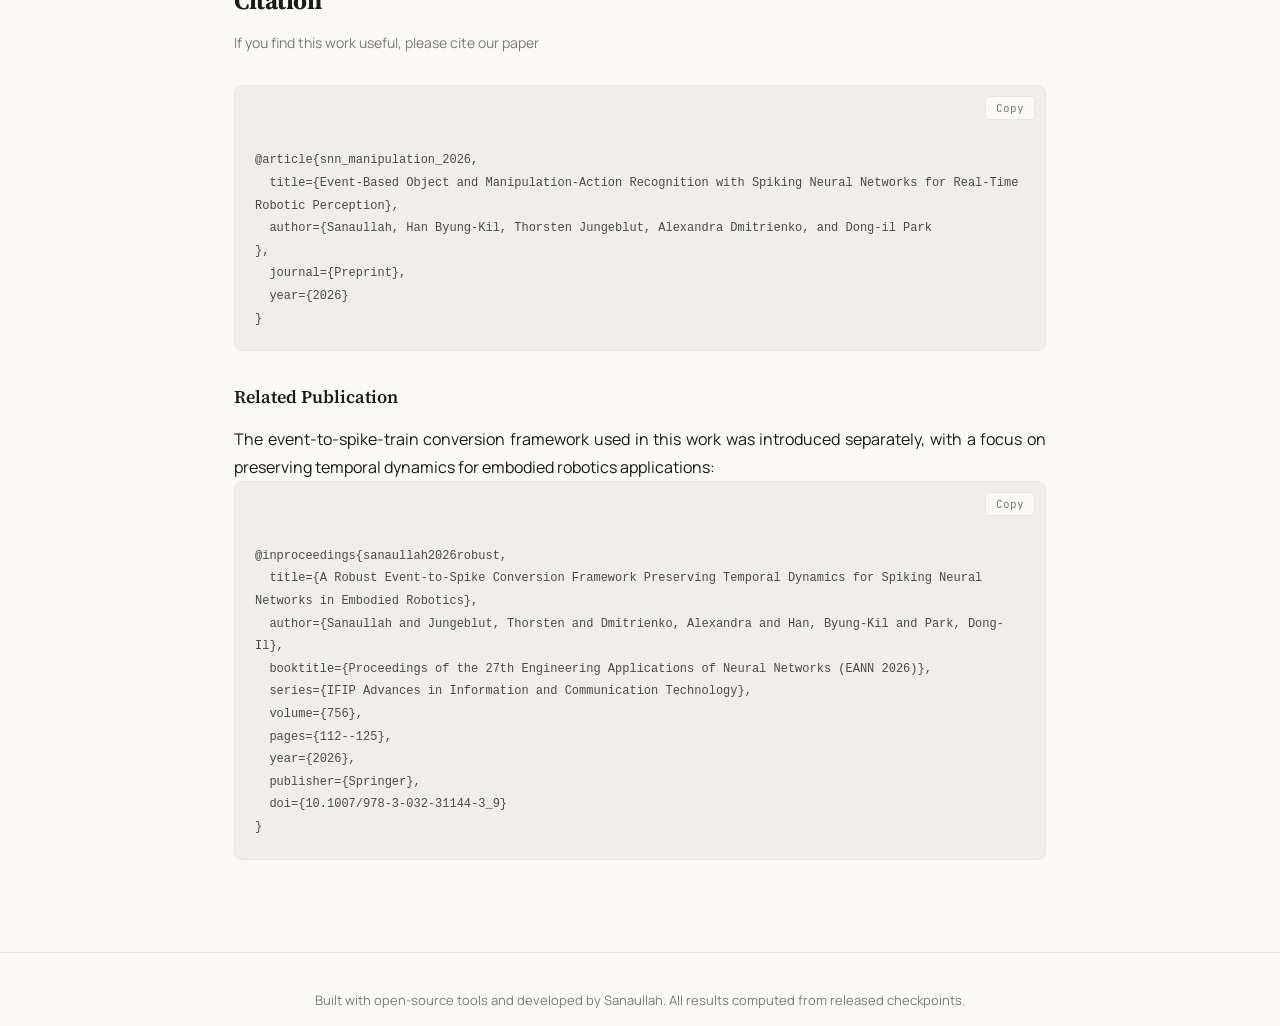
==== commit 056008d1: "Update index.html" ====
--- a/index.html
+++ b/index.html
@@ -121,8 +121,9 @@
 <p class="affiliation">Research Institute of AI Robotics, Korea Institute of Machinery and Materials, Daejeon, South Korea</p>
 <div class="buttons">
 <a href="#" class="btn btn-primary">Paper (PDF)</a>
+<a href="#" class="btn btn-outline">Dataset (Spike-Train)</a>
+<a href="#" class="btn btn-outline">Trained Models</a>
 <a href="#" class="btn btn-outline">Code</a>
-<a href="#results" class="btn btn-outline">Results</a>
 </div>
 </div>
 
@@ -133,7 +134,7 @@
 <h2>Overview</h2>
 <p class="section-sub">What this work does, and why it matters</p>
 <p class="abstract-text" align="justify">
-Event cameras report brightness changes asynchronously at each pixel, offering microsecond-scale temporal resolution and inherent sparsity well suited to latency-sensitive robotic perception. Spiking neural networks are a natural computational counterpart to this sensing modality, but most existing work on event-based action recognition instead converts event streams into dense, frame-like tensors and applies conventional deep architectures, and training spiking networks from scratch introduces its own undocumented failure modes.
+Event cameras report brightness changes asynchronously at each pixel, offering microsecond-scale temporal resolution and inherent sparsity well suited to latency-sensitive robotic perception [1]. Spiking neural networks are a natural computational counterpart to this sensing modality, but most existing work on event-based action recognition instead converts event streams into dense, frame-like tensors and applies conventional deep architectures, and training spiking networks from scratch introduces its own undocumented failure modes [2].
 </p>
 <br>
 <p class="abstract-text" align="justify">
@@ -177,7 +178,7 @@
 
 <section id="results">
 <h2>Main Results</h2>
-<p class="section-sub">Compared against the best published baseline for each task granularity</p>
+<p class="section-sub">Compared against the best published baseline [3,4] for each task granularity</p>
 
 <div class="table-wrap">
 <p class="table-caption">Object and fine-grained classification, combined-polarity representation.</p>
@@ -240,14 +241,19 @@
 </table>
 </div>
 
-<img class="arch-fig" src="Images/fig3_bootstrap_forest.png" alt="Bootstrap forest plot">
-<p class="fig-caption">Forest plot of the paired bootstrap comparison. The dashed line marks no difference; both intervals lie entirely to its right.</p>
-
 <h3>Single-Sample Deployment Check</h3>
 <p align="justify">All accuracies above come from batched evaluation. A deployed system processes one sample at a time, so we separately re-ran the polarity-split object ensemble in single-sample mode, drawing 50 random trials per class.</p>
 
-<img class="arch-fig" src="Images/fig6_single_sample.png" alt="Single-sample validation">
-<p class="fig-caption">Single-sample inference (n=50 trials per class) versus full batch-evaluated accuracy. Because the network is deterministic at inference &mdash; no dropout, batch normalization on fixed running statistics &mdash; the two agree closely for every class.</p>
+<div style="display:grid;grid-template-columns:repeat(auto-fit,minmax(300px,1fr));gap:18px;margin:20px 0;align-items:start">
+<div>
+<img src="Images/fig3_bootstrap_forest.png" alt="Bootstrap forest plot" style="width:100%;border-radius:8px;border:1px solid #e8e6e0;display:block;margin:0">
+<p class="fig-caption" style="margin-top:6px;margin-bottom:0">Forest plot of the paired bootstrap comparison. The dashed line marks no difference; both intervals lie entirely to its right.</p>
+</div>
+<div>
+<img src="Images/fig6_single_sample.png" alt="Single-sample validation" style="width:100%;border-radius:8px;border:1px solid #e8e6e0;display:block;margin:0">
+<p class="fig-caption" style="margin-top:6px;margin-bottom:0">Single-sample inference (n=50 trials per class) versus full batch-evaluated accuracy. Because the network is deterministic at inference &mdash; no dropout, batch normalization on fixed running statistics &mdash; the two agree closely for every class.</p>
+</div>
+</div>
 </section>
 
 <hr class="divider">
@@ -295,6 +301,44 @@
 </div>
 </div>
 </section>
+
+<hr class="divider">
+
+<div class="container">
+    <div class="row ">
+      <div class="col-12">
+          <h3>Dataset Availability</h3>
+          <hr style="margin-top:0px">
+          <p class="text-justify" style="font-family: Arial, sans-serif; font-size: 16px; color: #333;">
+		  
+			Event-Based Dataset (Original): <a href="https://github.com/DaniDeniz/DavisHandDataset-Events" target="_blank">Download Link</a> <br>
+			<p>Description: This dataset contains raw data captured by event-based cameras, providing high temporal resolution and asynchronous event streams. Suitable for initial experiments and raw data analysis.</p>
+			
+			Spike Train Dataset (Transformed): <a href="https://drive.google.com/file/d/1HSaJXqOdEdPiyT1OBn-XNn-RyHmnFD6y/view?usp=drive_link" target="_blank">Download Link</a> <br>
+			<p>Description: This dataset features the same information transformed into spike train format, optimized for use with SNNs. This format aligns with the time-based processing needs of SNNs and facilitates efficient learning and analysis.</p>
+          </p>
+      </div>
+    </div>
+</div>
+
+
+
+
+
+<div class="container">
+    <div class="row ">
+      <div class="col-12">
+          <h3>References</h3>
+          <hr style="margin-top:0px; font-size: 0.1em; color: #808080;">
+			<p class="references">
+				[1]. Wan, J., Xia, M., Huang, Z., Tian, L., Zheng, X., Chang, V., ... & Wang, H. (2021). Event-based pedestrian detection using dynamic vision sensors. Electronics, 10(8), 888.
+				[2]. Rebecq, Henri, et al. (2019). "High speed and high dynamic range video with an event camera." <i>IEEE Transactions on Pattern Analysis and Machine Intelligence</i> 43.6: 1964-1980. 
+        [3]. D. Deniz, C. Fermuller, E. Ros, M. Rodriguez-Alvarez, & F. Barranco. (2023) "Event-based Vision for Early Prediction of Manipulation Actions". <a href="https://arxiv.org/abs/2307.14332" target="_blank">arXiv preprint arXiv:2307.14332</a>.<br>
+				[4]. D. Deniz, E. Ros, C. Fermuller, & F. Barranco. (2023). "When Do Neuromorphic Sensors Outperform Cameras? Learning from Dynamic Features". In <i>2023 57th Annual Conference on Information Sciences and Systems (CISS)</i> (pp. 1-6). IEEE. <br><br>
+			</p>
+      </div>
+    </div>
+</div>
 
 <hr class="divider">
 
@@ -303,7 +347,19 @@
 <p class="section-sub">If you find this work useful, please cite our paper</p>
 <div class="bibtex-box" id="bibtex">
 <button class="copy-btn" onclick="navigator.clipboard.writeText(document.getElementById('bibtex-text').textContent)">Copy</button>
-<code id="bibtex-text">@inproceedings{sanaullah2026robust,
+<code id="bibtex-text">@article{snn_manipulation_2026,
+  title={Event-Based Object and Manipulation-Action Recognition with Spiking Neural Networks for Real-Time Robotic Perception},
+  author={Sanaullah, Han Byung-Kil, Thorsten Jungeblut, Alexandra Dmitrienko, and Dong-il Park</p>},
+  journal={Preprint},
+  year={2026}
+}</code>
+</div>
+
+<h3>Related Publication</h3>
+<p align="justify">The event-to-spike-train conversion framework used in this work was introduced separately, with a focus on preserving temporal dynamics for embodied robotics applications:</p>
+<div class="bibtex-box" id="bibtex2">
+<button class="copy-btn" onclick="navigator.clipboard.writeText(document.getElementById('bibtex-text2').textContent)">Copy</button>
+<code id="bibtex-text2">@inproceedings{sanaullah2026robust,
   title={A Robust Event-to-Spike Conversion Framework Preserving Temporal Dynamics for Spiking Neural Networks in Embodied Robotics},
   author={Sanaullah and Jungeblut, Thorsten and Dmitrienko, Alexandra and Han, Byung-Kil and Park, Dong-Il},
   booktitle={Proceedings of the 27th Engineering Applications of Neural Networks (EANN 2026)},
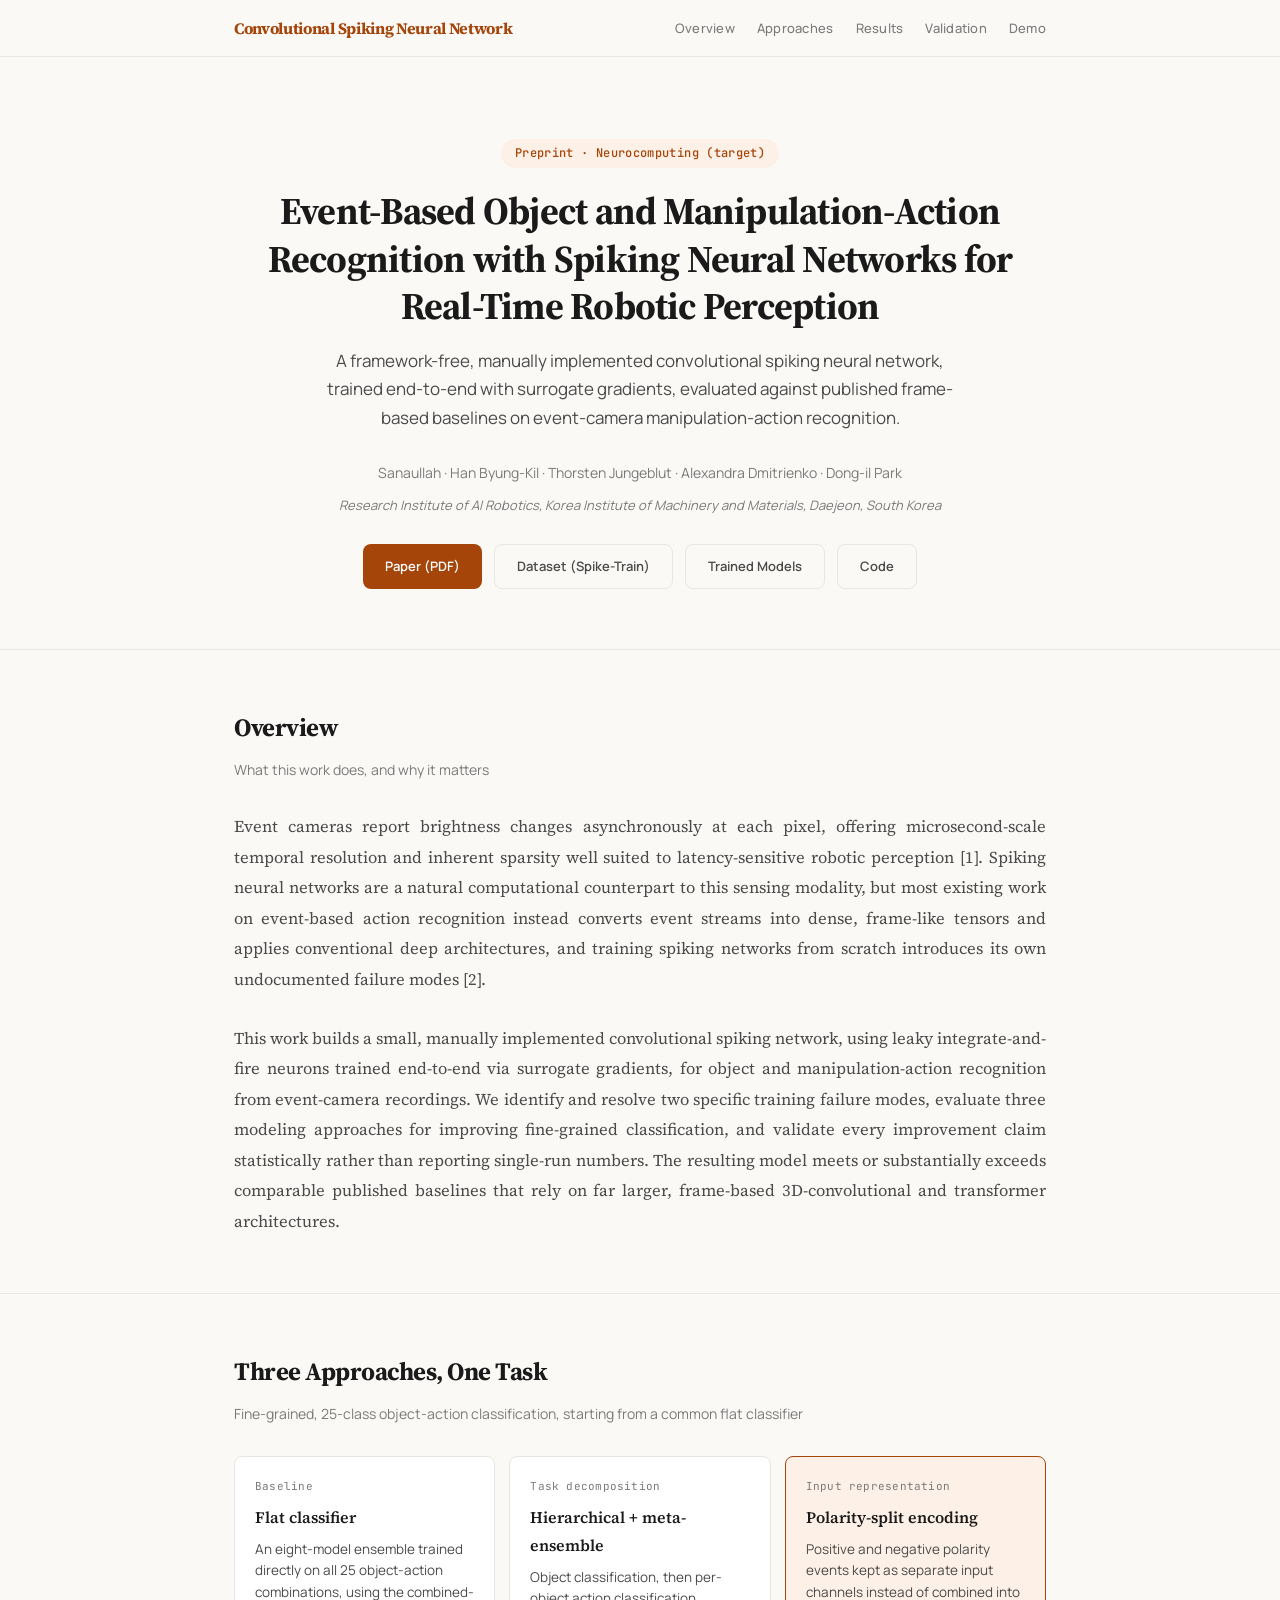
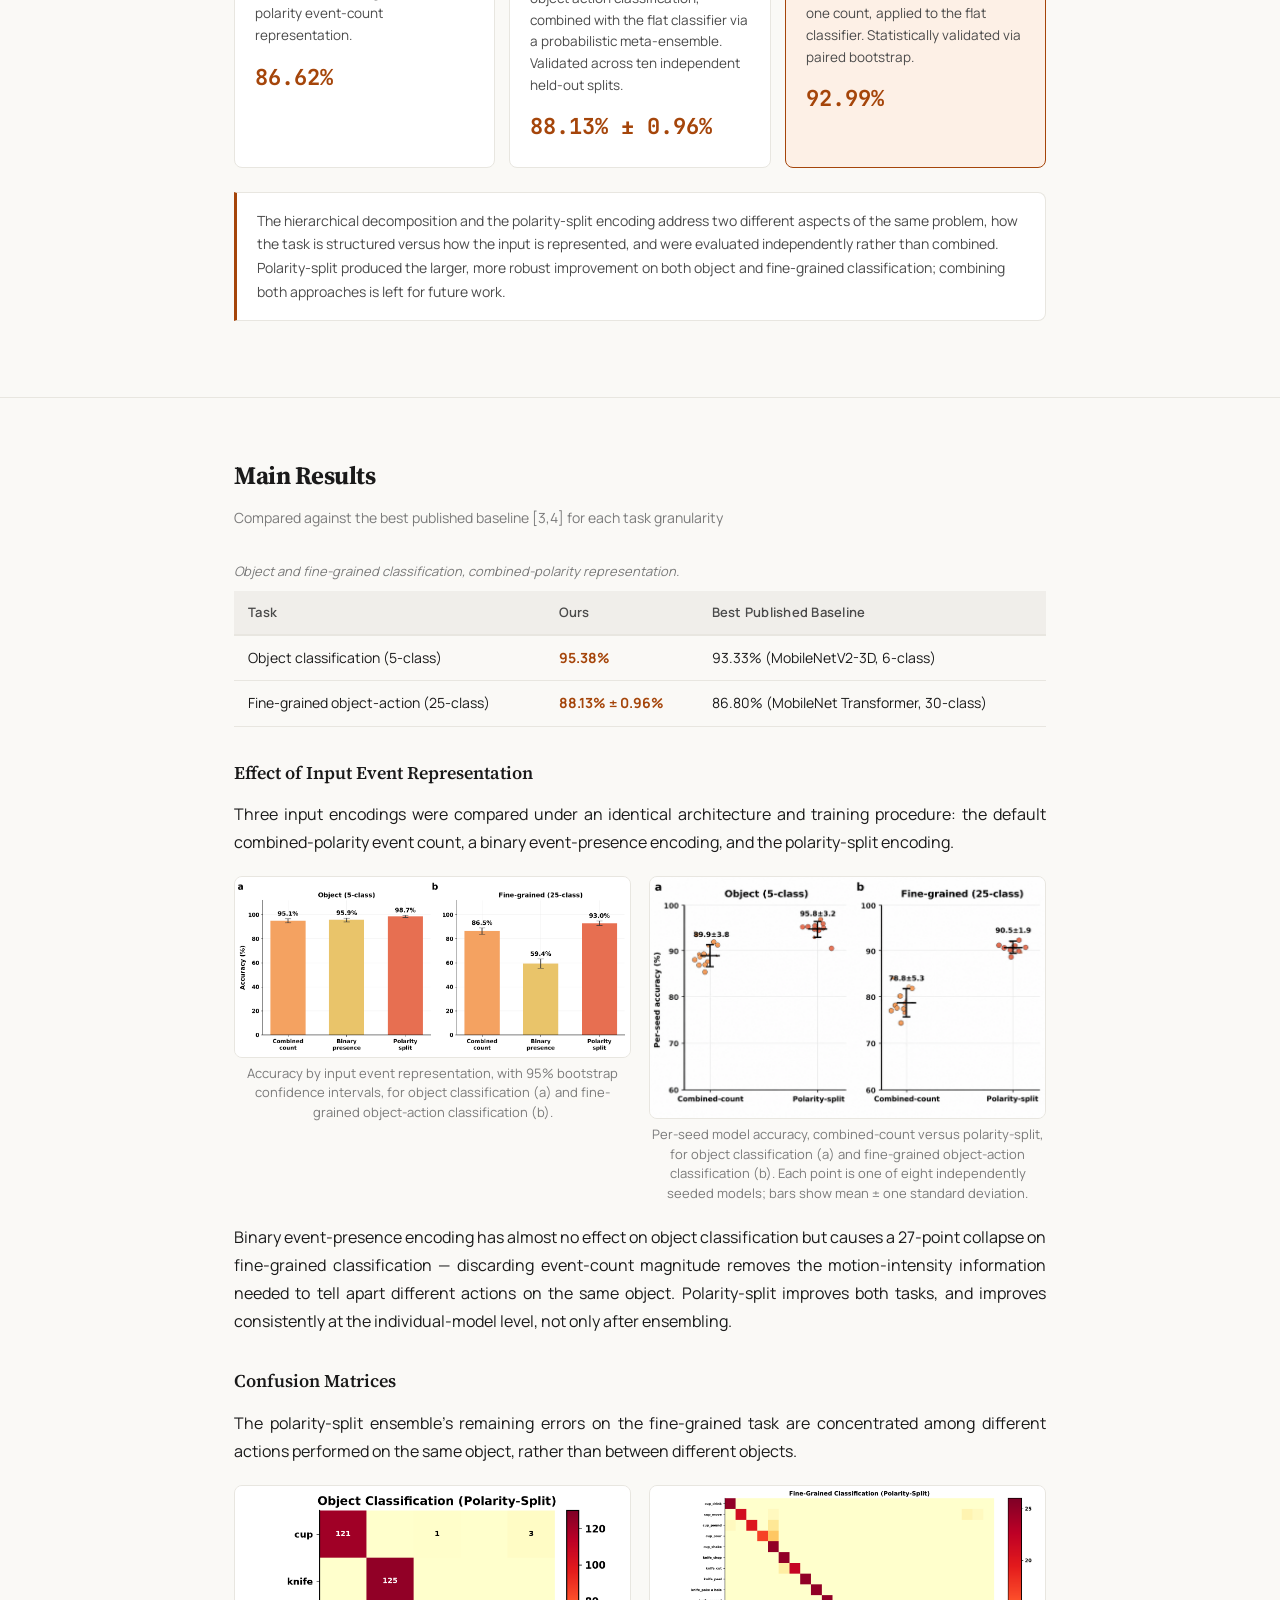
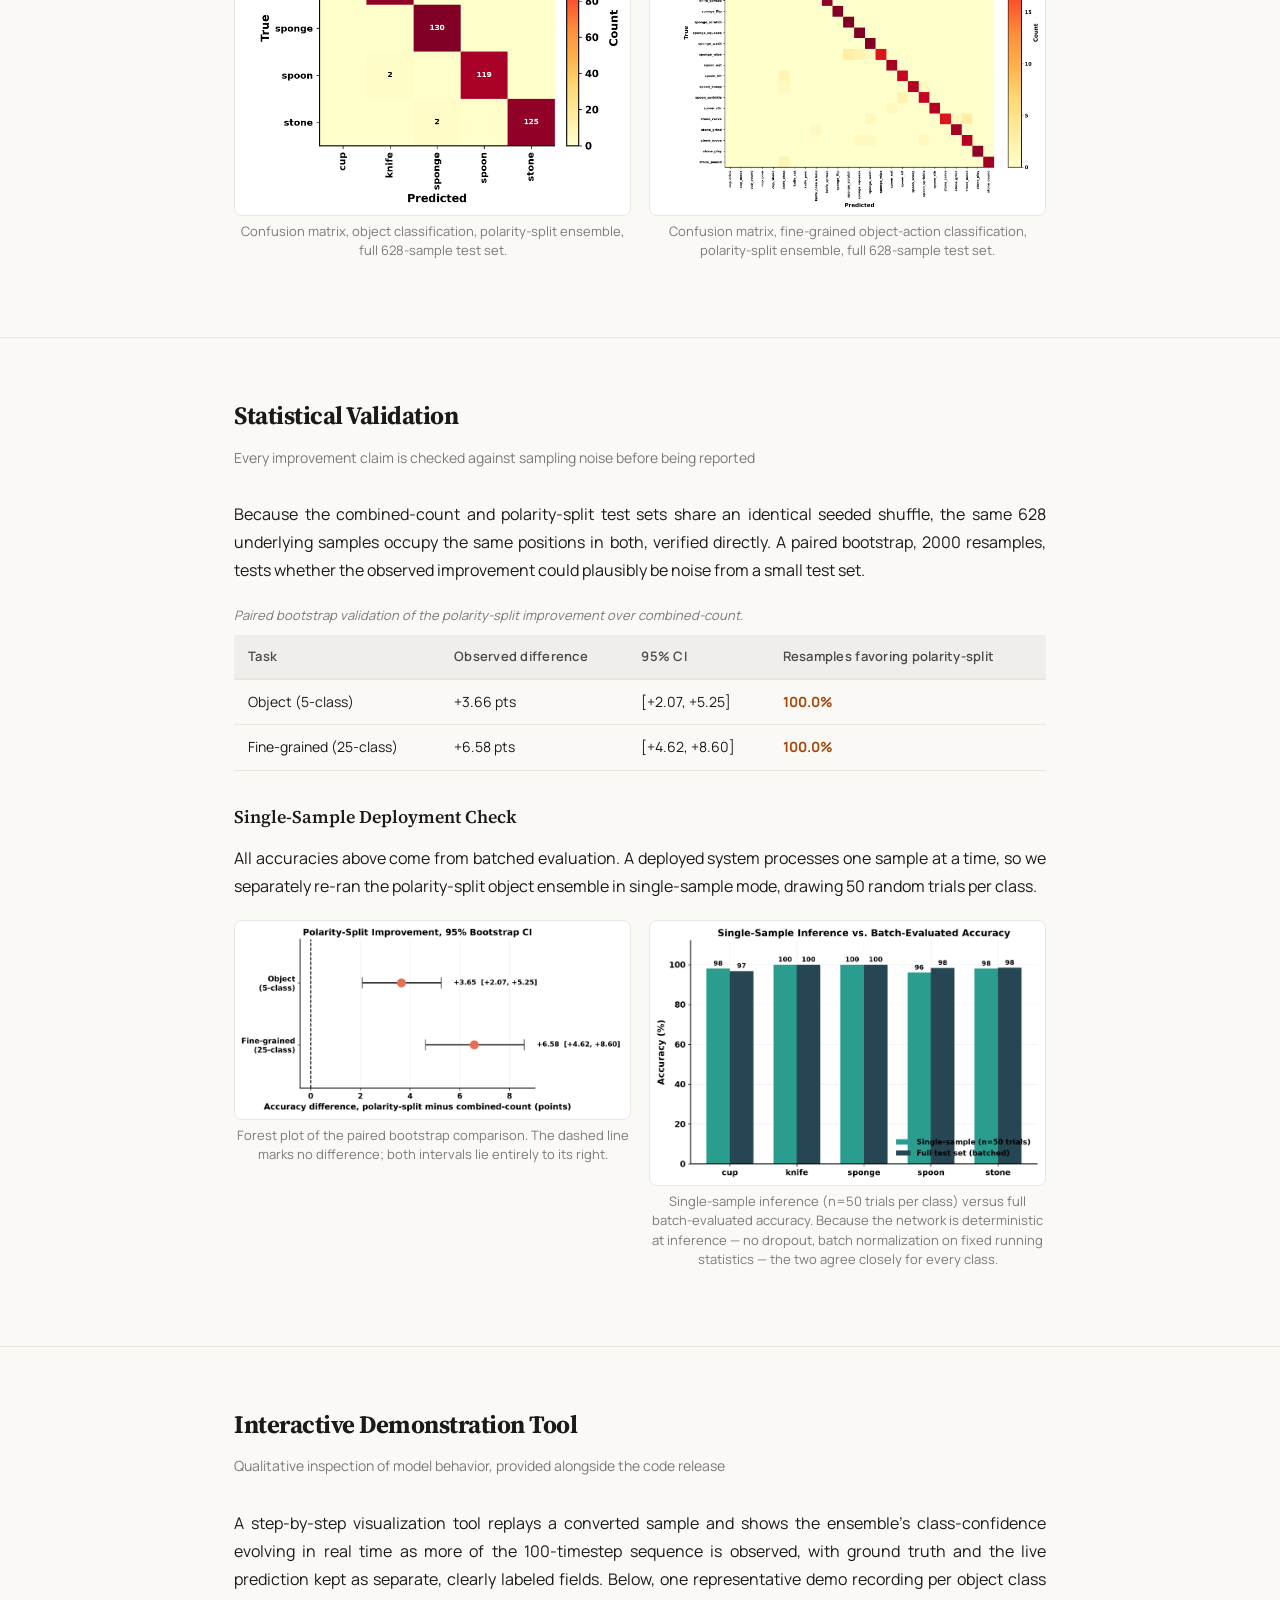
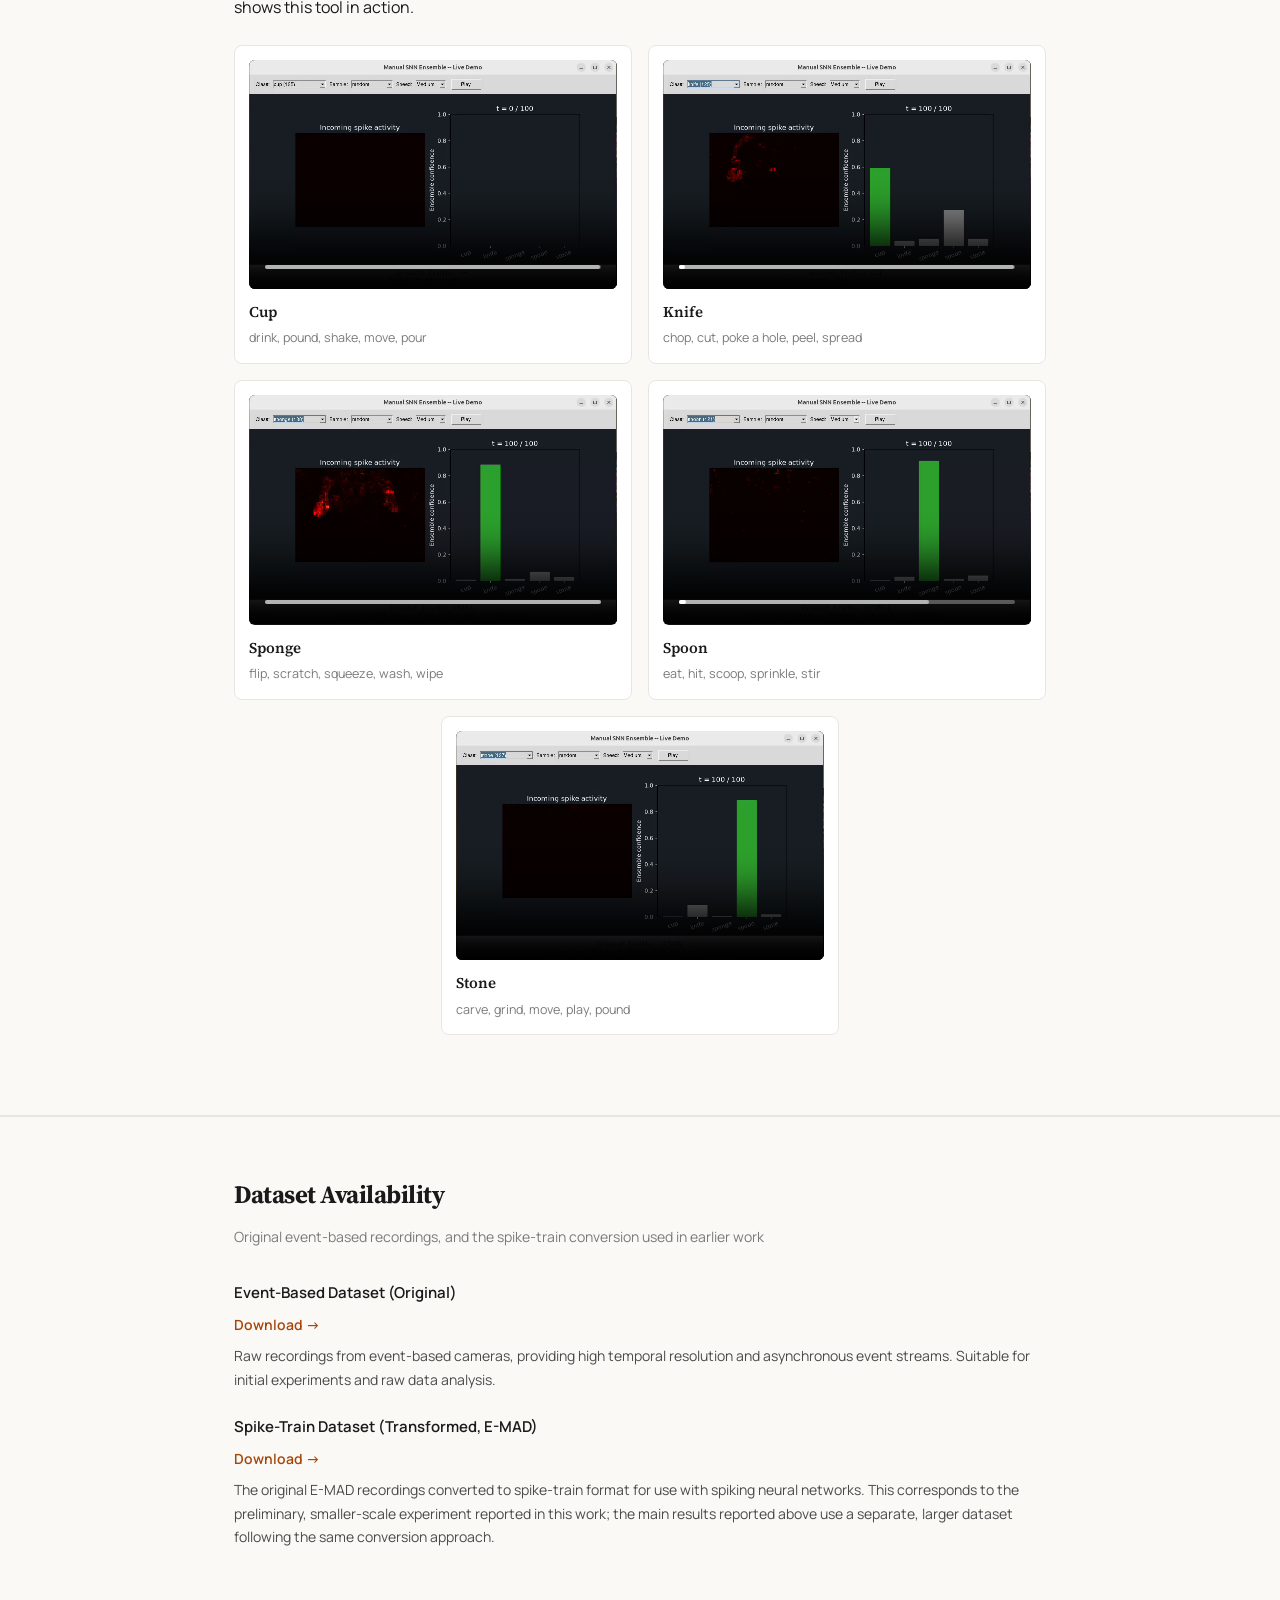
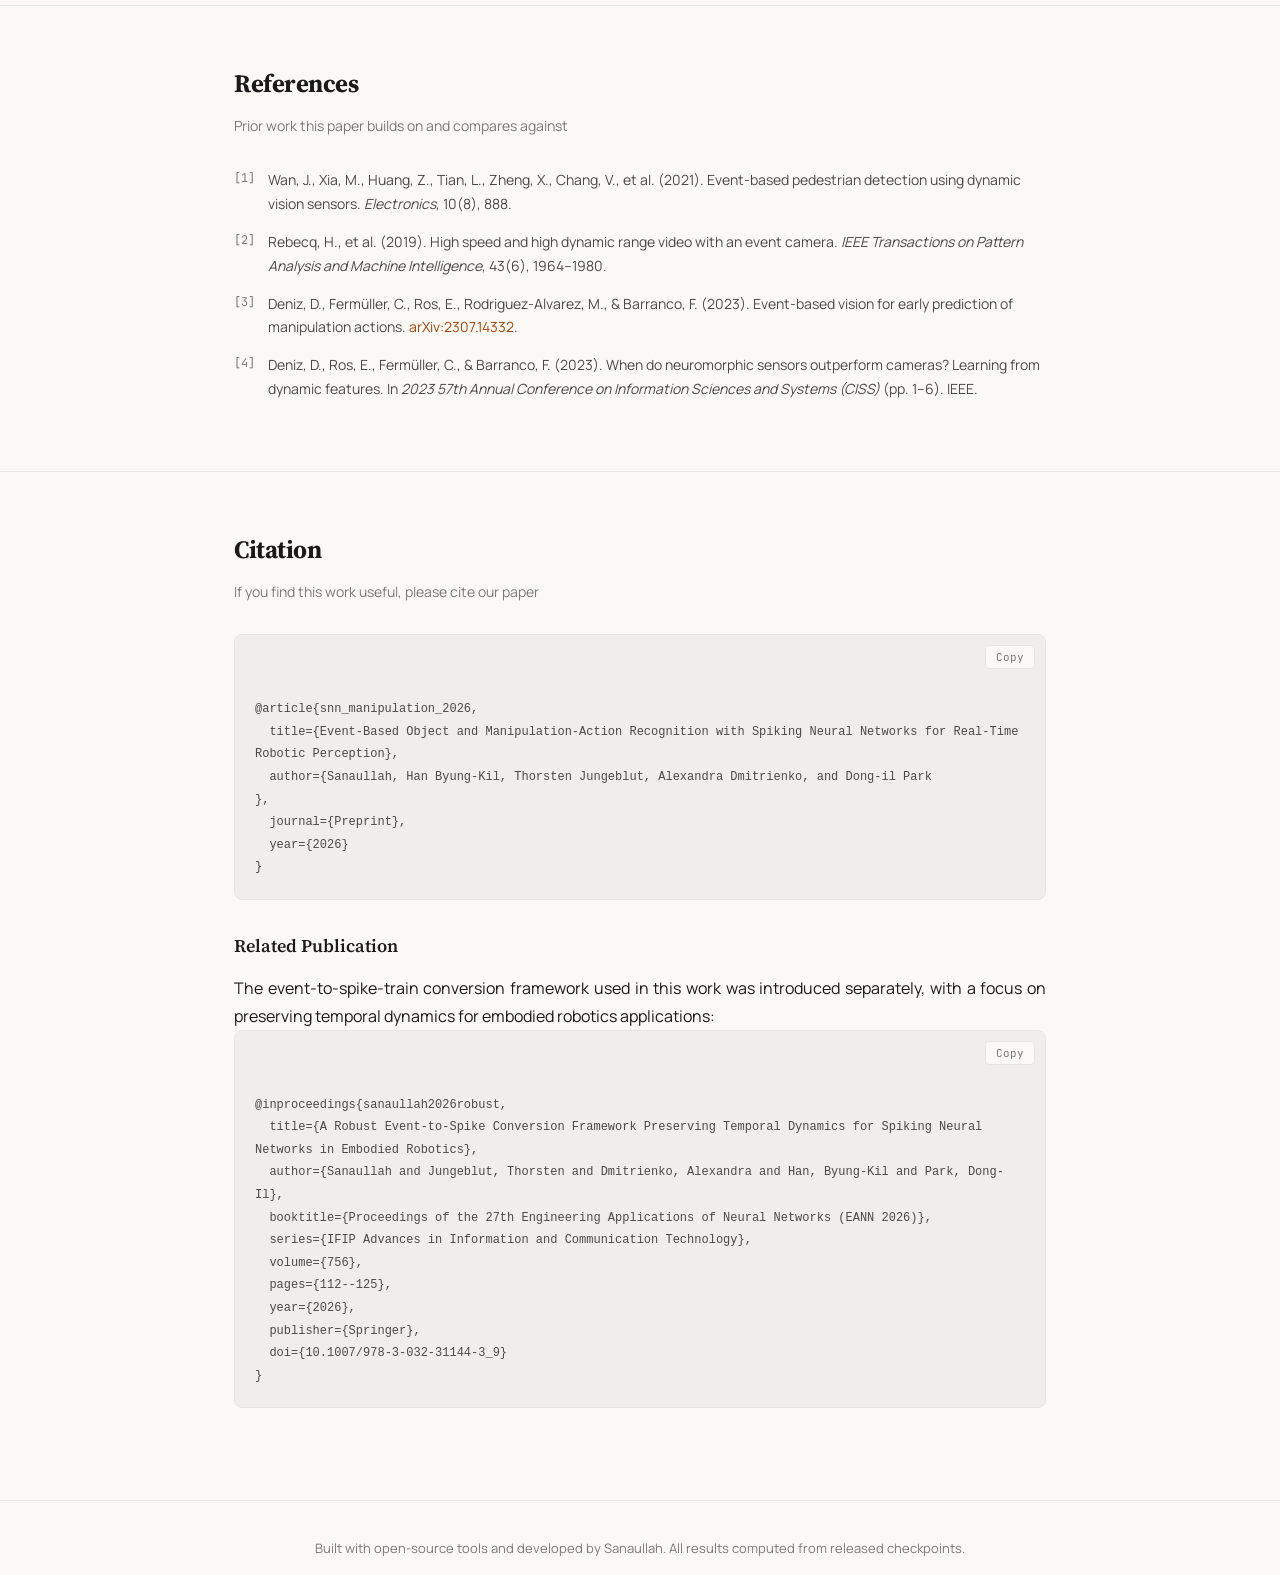
==== commit 65572b36: "Refactor dataset sections and add styling Added styles for resource items and updated dataset sectio" ====
--- a/index.html
+++ b/index.html
@@ -304,41 +304,52 @@
 
 <hr class="divider">
 
-<div class="container">
-    <div class="row ">
-      <div class="col-12">
-          <h3>Dataset Availability</h3>
-          <hr style="margin-top:0px">
-          <p class="text-justify" style="font-family: Arial, sans-serif; font-size: 16px; color: #333;">
-		  
-			Event-Based Dataset (Original): <a href="https://github.com/DaniDeniz/DavisHandDataset-Events" target="_blank">Download Link</a> <br>
-			<p>Description: This dataset contains raw data captured by event-based cameras, providing high temporal resolution and asynchronous event streams. Suitable for initial experiments and raw data analysis.</p>
-			
-			Spike Train Dataset (Transformed): <a href="https://drive.google.com/file/d/1HSaJXqOdEdPiyT1OBn-XNn-RyHmnFD6y/view?usp=drive_link" target="_blank">Download Link</a> <br>
-			<p>Description: This dataset features the same information transformed into spike train format, optimized for use with SNNs. This format aligns with the time-based processing needs of SNNs and facilitates efficient learning and analysis.</p>
-          </p>
-      </div>
-    </div>
-</div>
-
-
-
-
-
-<div class="container">
-    <div class="row ">
-      <div class="col-12">
-          <h3>References</h3>
-          <hr style="margin-top:0px; font-size: 0.1em; color: #808080;">
-			<p class="references">
-				[1]. Wan, J., Xia, M., Huang, Z., Tian, L., Zheng, X., Chang, V., ... & Wang, H. (2021). Event-based pedestrian detection using dynamic vision sensors. Electronics, 10(8), 888.
-				[2]. Rebecq, Henri, et al. (2019). "High speed and high dynamic range video with an event camera." <i>IEEE Transactions on Pattern Analysis and Machine Intelligence</i> 43.6: 1964-1980. 
-        [3]. D. Deniz, C. Fermuller, E. Ros, M. Rodriguez-Alvarez, & F. Barranco. (2023) "Event-based Vision for Early Prediction of Manipulation Actions". <a href="https://arxiv.org/abs/2307.14332" target="_blank">arXiv preprint arXiv:2307.14332</a>.<br>
-				[4]. D. Deniz, E. Ros, C. Fermuller, & F. Barranco. (2023). "When Do Neuromorphic Sensors Outperform Cameras? Learning from Dynamic Features". In <i>2023 57th Annual Conference on Information Sciences and Systems (CISS)</i> (pp. 1-6). IEEE. <br><br>
-			</p>
-      </div>
-    </div>
-</div>
+<style>
+.resource-item{margin-bottom:22px}
+.resource-item:last-child{margin-bottom:0}
+.resource-item .res-title{font-weight:600;font-size:15px;color:var(--text);margin-bottom:4px}
+.resource-item a{color:var(--accent);text-decoration:none;font-weight:600;font-size:14px}
+.resource-item a:hover{text-decoration:underline}
+.resource-item p{font-size:14px;color:var(--text2);margin-top:6px;line-height:1.7}
+.ref-list{list-style:none;counter-reset:ref-counter;padding:0;margin:0}
+.ref-list li{counter-increment:ref-counter;padding-left:34px;position:relative;margin-bottom:14px;font-size:14px;color:var(--text2);line-height:1.7}
+.ref-list li::before{content:"[" counter(ref-counter) "]";position:absolute;left:0;color:var(--text3);font-family:var(--mono);font-size:12px}
+.ref-list a{color:var(--accent);text-decoration:none}
+.ref-list a:hover{text-decoration:underline}
+</style>
+
+<hr class="divider">
+
+<section>
+<h2>Dataset Availability</h2>
+<p class="section-sub">Original event-based recordings, and the spike-train conversion used in earlier work</p>
+
+<div class="resource-item">
+<div class="res-title">Event-Based Dataset (Original)</div>
+<a href="https://github.com/DaniDeniz/DavisHandDataset-Events" target="_blank">Download &rarr;</a>
+<p>Raw recordings from event-based cameras, providing high temporal resolution and asynchronous event streams. Suitable for initial experiments and raw data analysis.</p>
+</div>
+
+<div class="resource-item">
+<div class="res-title">Spike-Train Dataset (Transformed, E-MAD)</div>
+<a href="https://drive.google.com/file/d/1HSaJXqOdEdPiyT1OBn-XNn-RyHmnFD6y/view?usp=drive_link" target="_blank">Download &rarr;</a>
+<p>The original E-MAD recordings converted to spike-train format for use with spiking neural networks. This corresponds to the preliminary, smaller-scale experiment reported in this work; the main results reported above use a separate, larger dataset following the same conversion approach.</p>
+</div>
+</section>
+
+<hr class="divider">
+
+<section>
+<h2>References</h2>
+<p class="section-sub">Prior work this paper builds on and compares against</p>
+
+<ol class="ref-list">
+<li>Wan, J., Xia, M., Huang, Z., Tian, L., Zheng, X., Chang, V., et al. (2021). Event-based pedestrian detection using dynamic vision sensors. <i>Electronics</i>, 10(8), 888.</li>
+<li>Rebecq, H., et al. (2019). High speed and high dynamic range video with an event camera. <i>IEEE Transactions on Pattern Analysis and Machine Intelligence</i>, 43(6), 1964&ndash;1980.</li>
+<li>Deniz, D., Ferm&uuml;ller, C., Ros, E., Rodriguez-Alvarez, M., &amp; Barranco, F. (2023). Event-based vision for early prediction of manipulation actions. <a href="https://arxiv.org/abs/2307.14332" target="_blank">arXiv:2307.14332</a>.</li>
+<li>Deniz, D., Ros, E., Ferm&uuml;ller, C., &amp; Barranco, F. (2023). When do neuromorphic sensors outperform cameras? Learning from dynamic features. In <i>2023 57th Annual Conference on Information Sciences and Systems (CISS)</i> (pp. 1&ndash;6). IEEE.</li>
+</ol>
+</section>
 
 <hr class="divider">
 
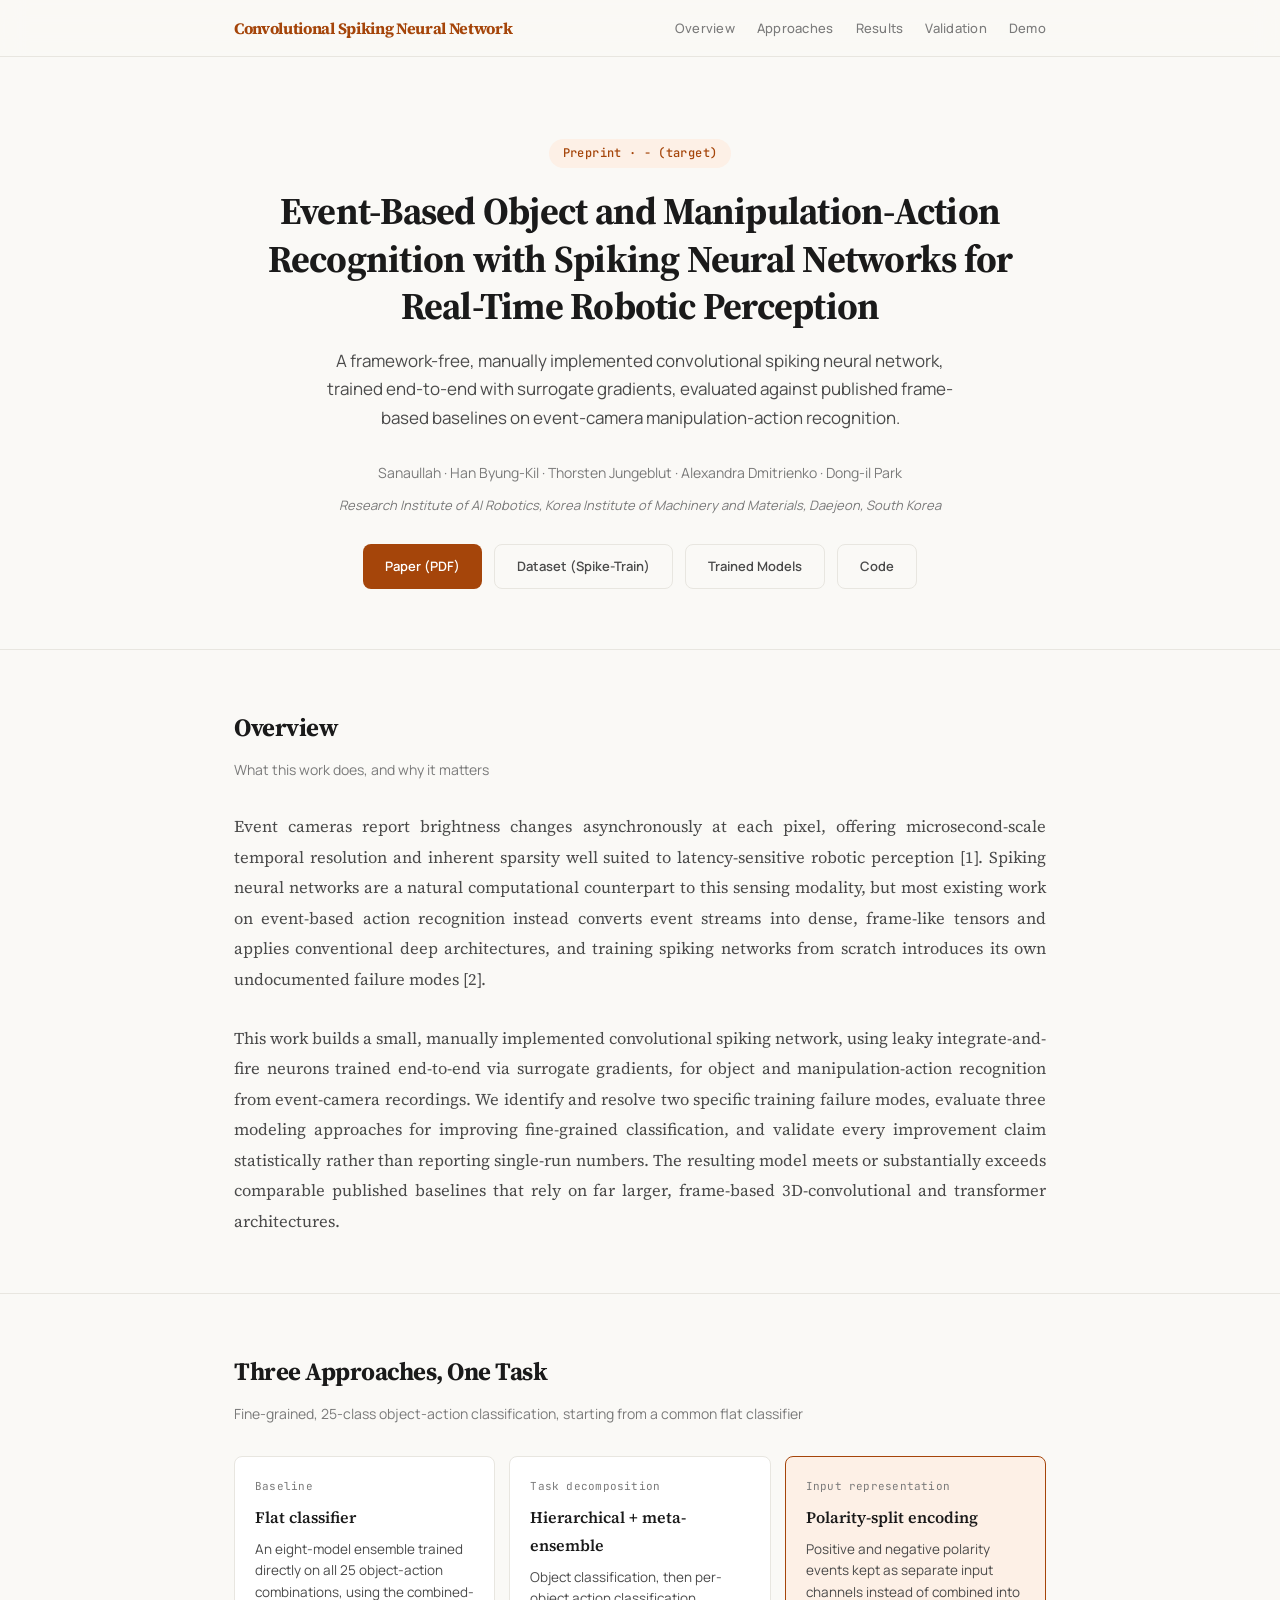
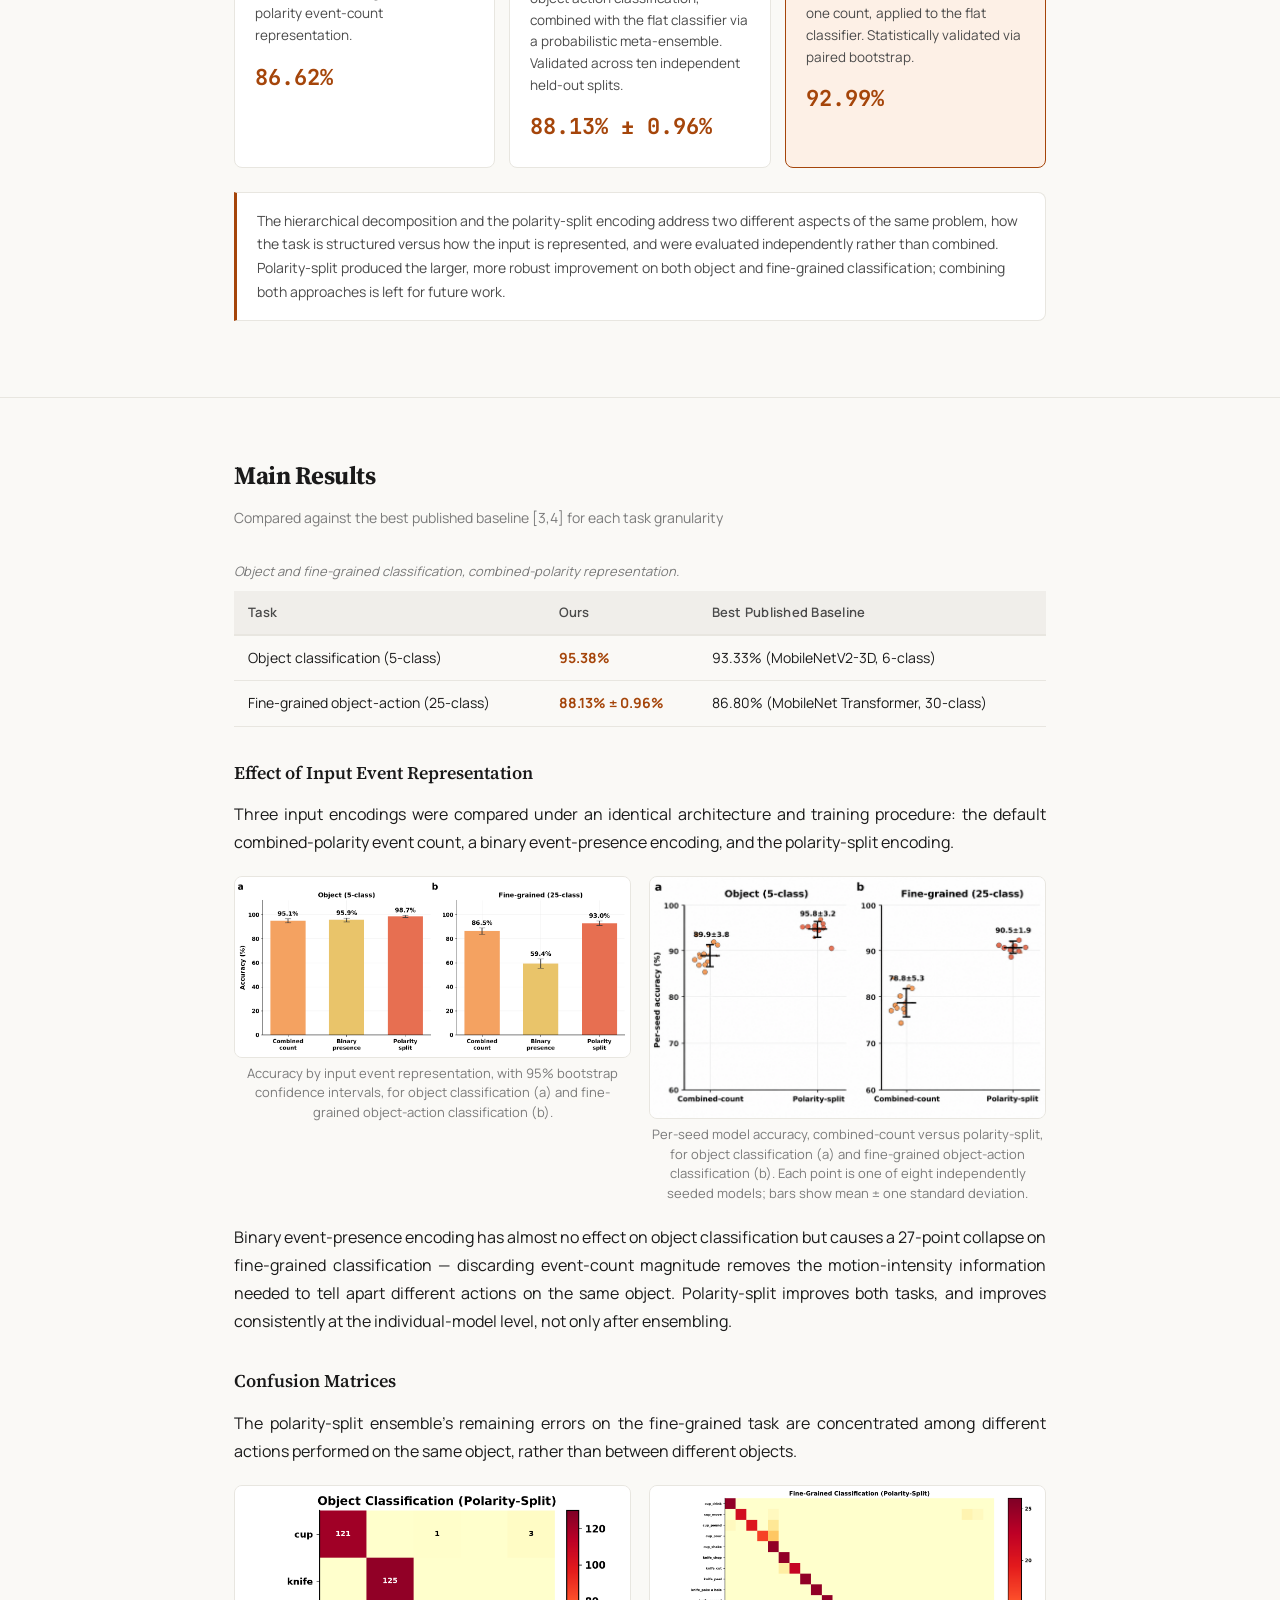
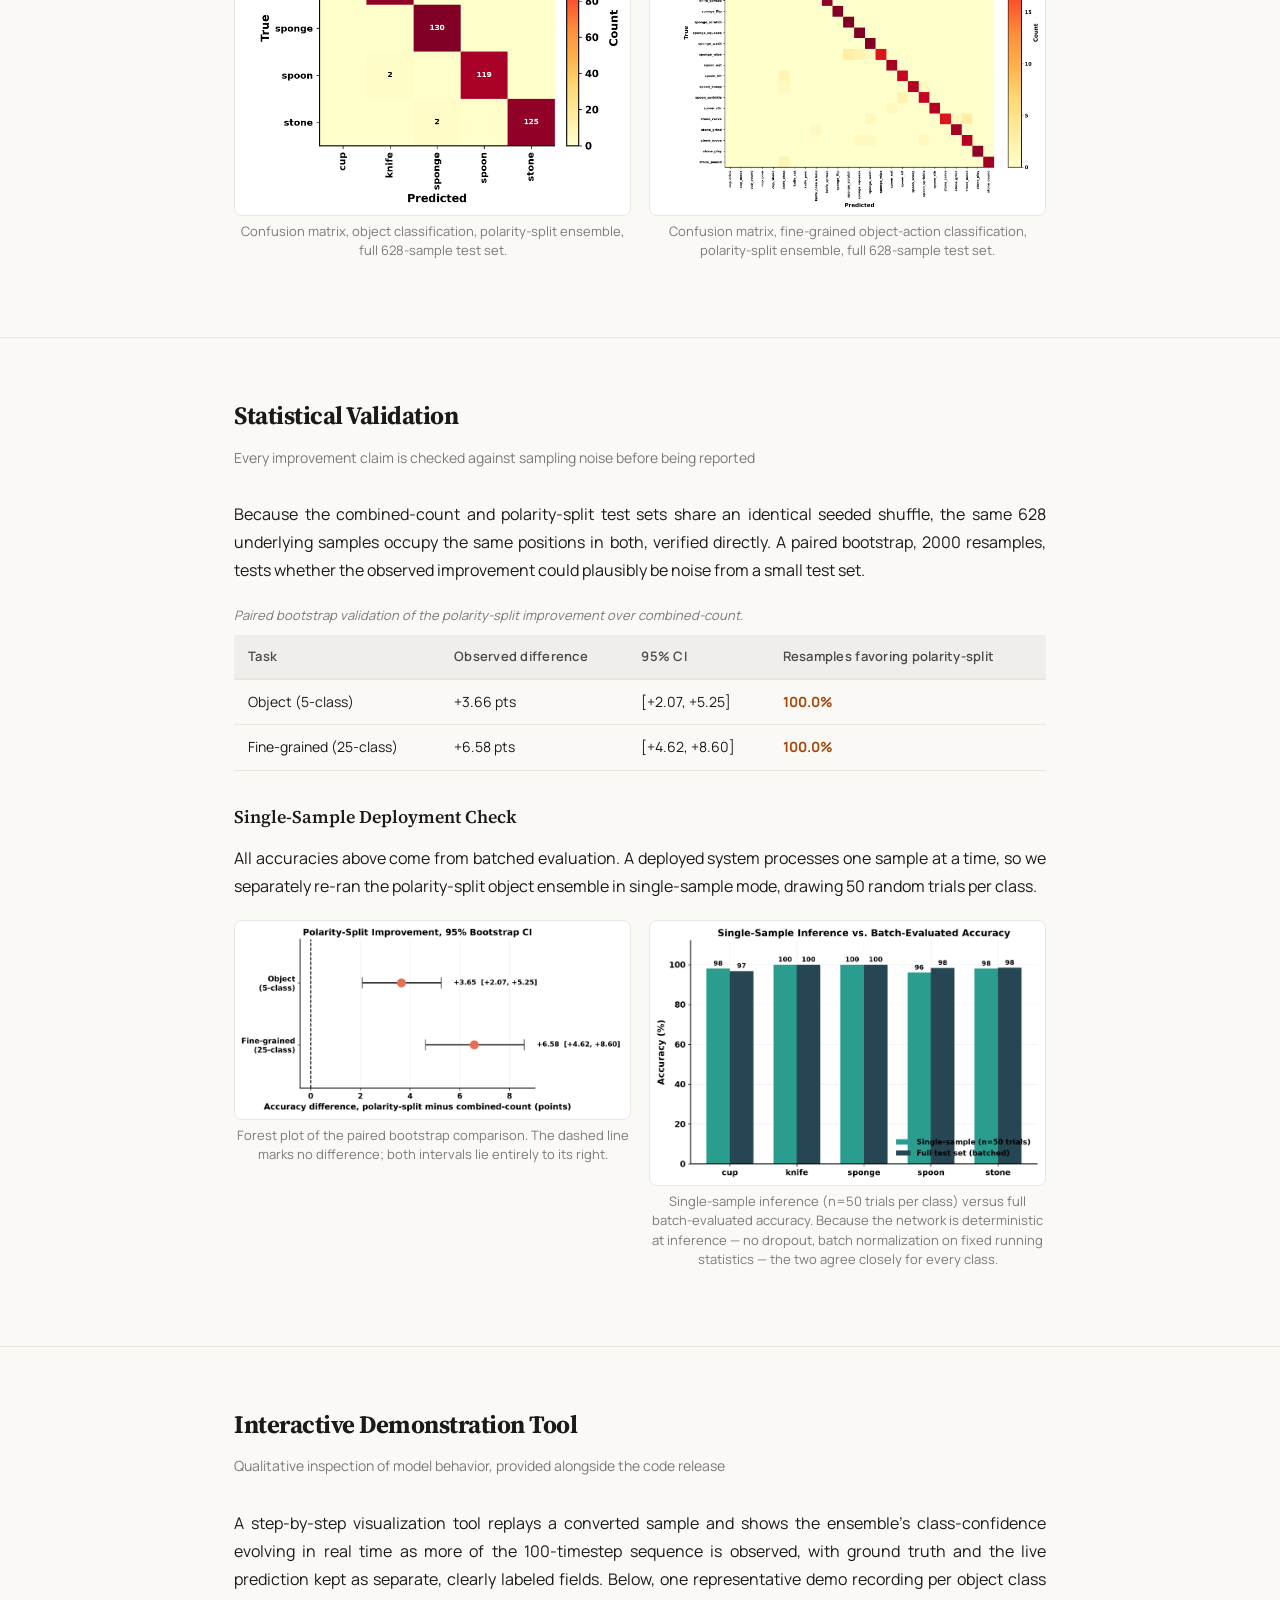
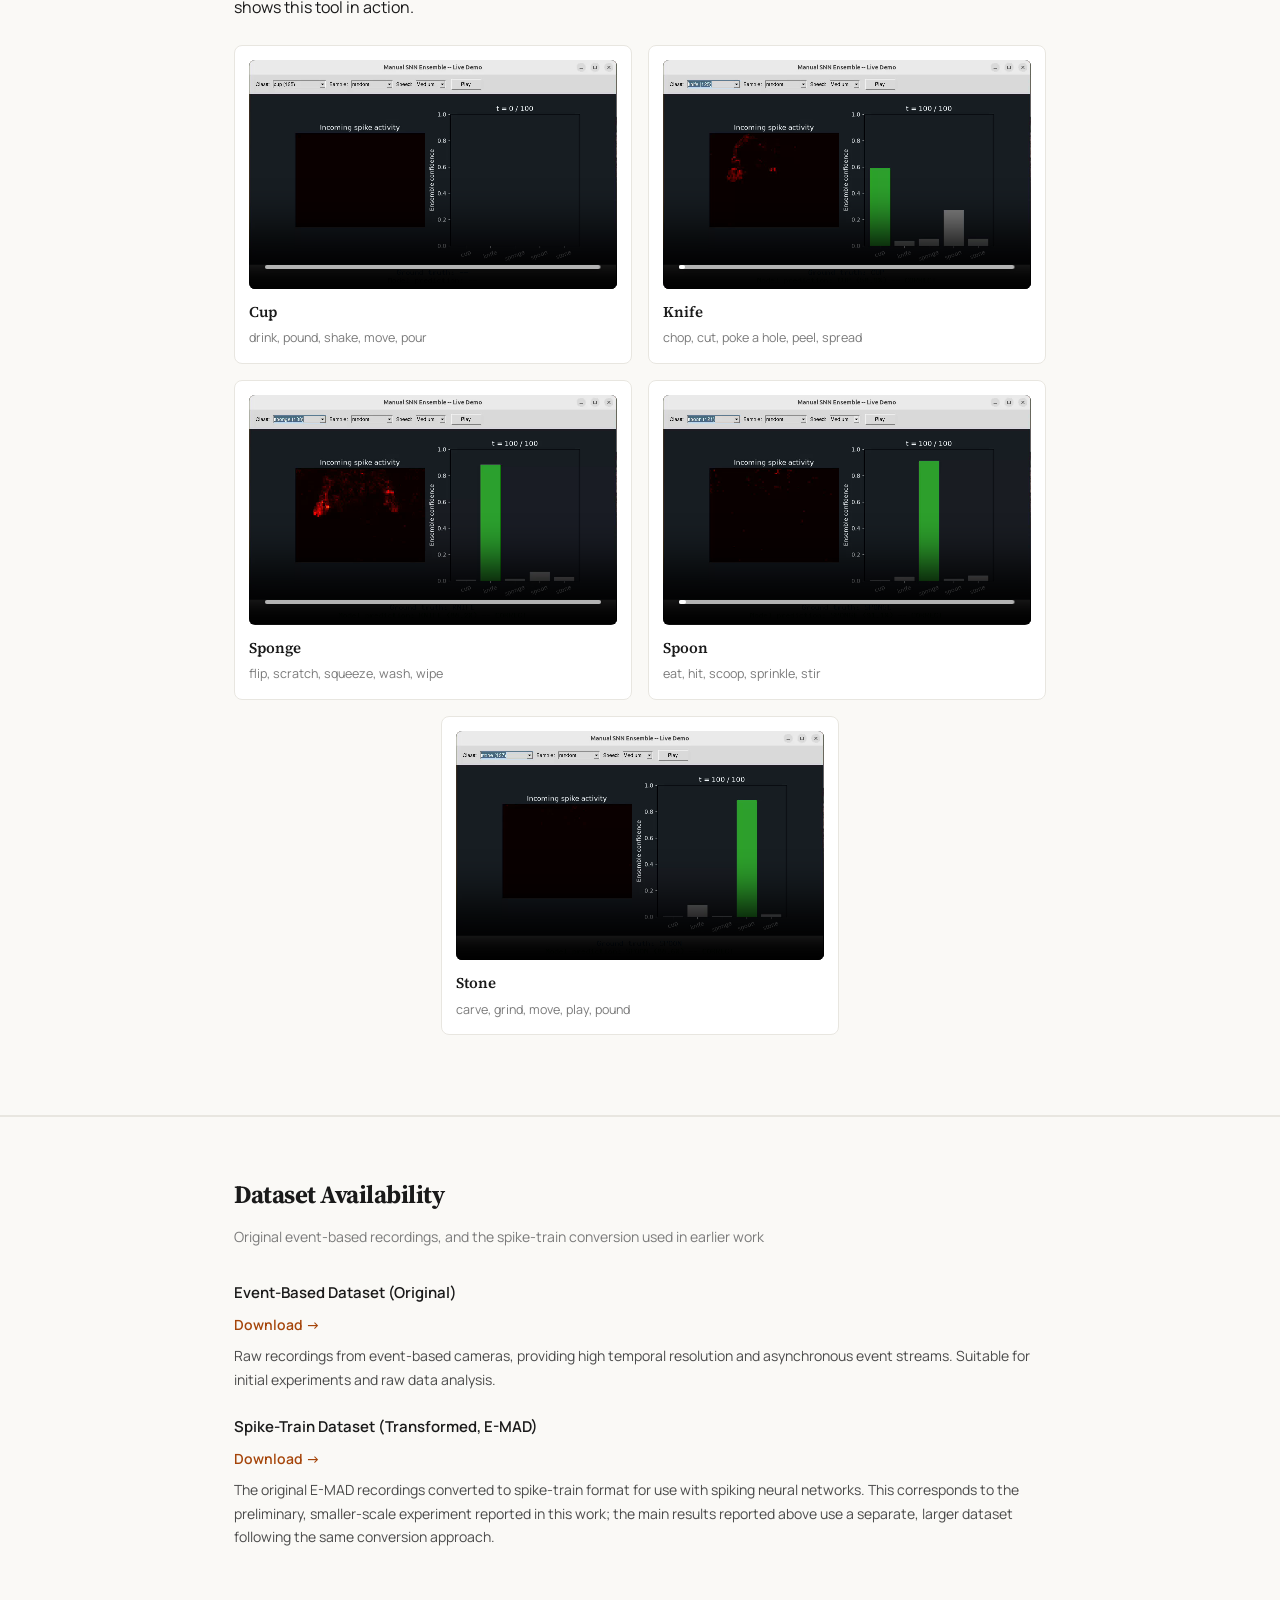
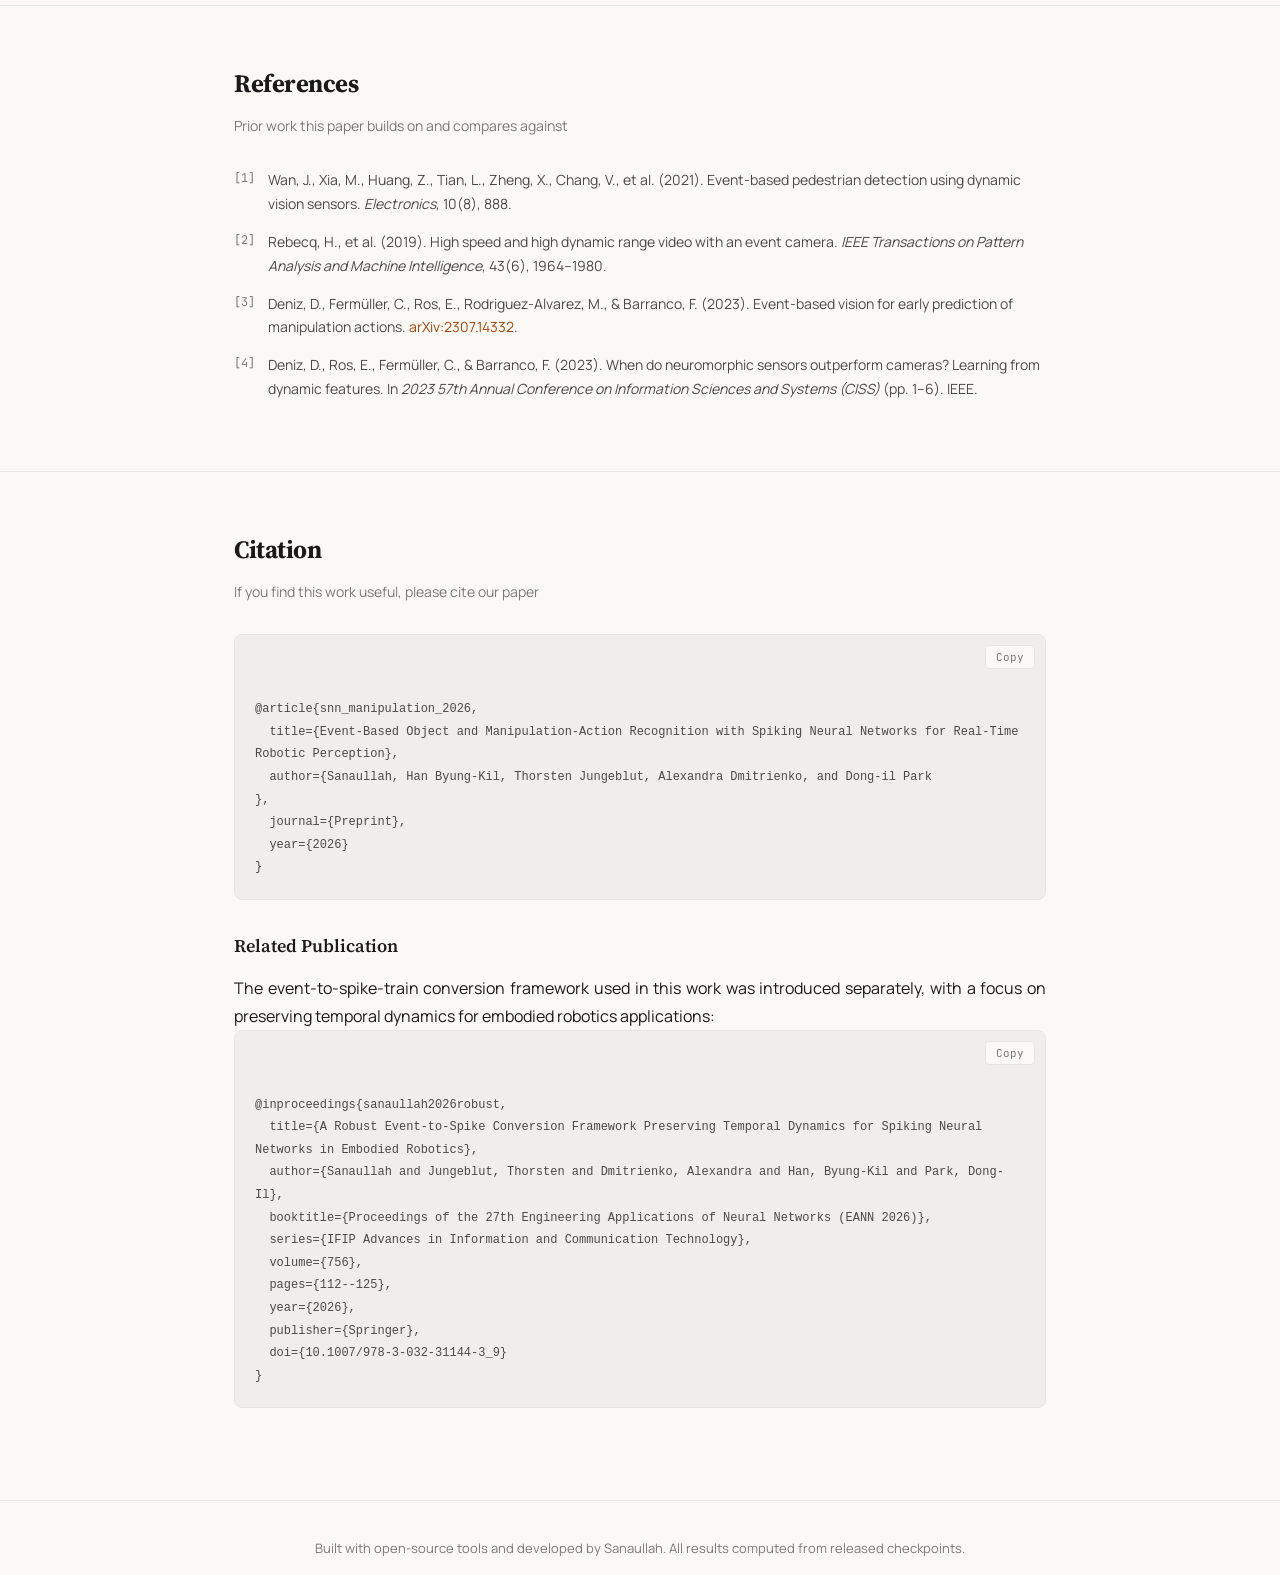
==== commit 8ceec3cb: "Update index.html" ====
--- a/index.html
+++ b/index.html
@@ -114,14 +114,14 @@
 </nav>
 
 <div class="hero">
-<div class="venue">Preprint &middot; Neurocomputing (target)</div>
+<div class="venue">Preprint &middot; - (target)</div>
 <h1>Event-Based Object and Manipulation-Action Recognition with Spiking Neural Networks for Real-Time Robotic Perception</h1>
 <p class="subtitle">A framework-free, manually implemented convolutional spiking neural network, trained end-to-end with surrogate gradients, evaluated against published frame-based baselines on event-camera manipulation-action recognition.</p>
 <p class="authors">Sanaullah &middot; Han Byung-Kil &middot; Thorsten Jungeblut &middot; Alexandra Dmitrienko &middot; Dong-il Park</p>
 <p class="affiliation">Research Institute of AI Robotics, Korea Institute of Machinery and Materials, Daejeon, South Korea</p>
 <div class="buttons">
 <a href="#" class="btn btn-primary">Paper (PDF)</a>
-<a href="#" class="btn btn-outline">Dataset (Spike-Train)</a>
+<a href="https://rao-sanaullah.github.io/Event-To-Spike/" class="btn btn-outline">Dataset (Spike-Train)</a>
 <a href="#" class="btn btn-outline">Trained Models</a>
 <a href="#" class="btn btn-outline">Code</a>
 </div>
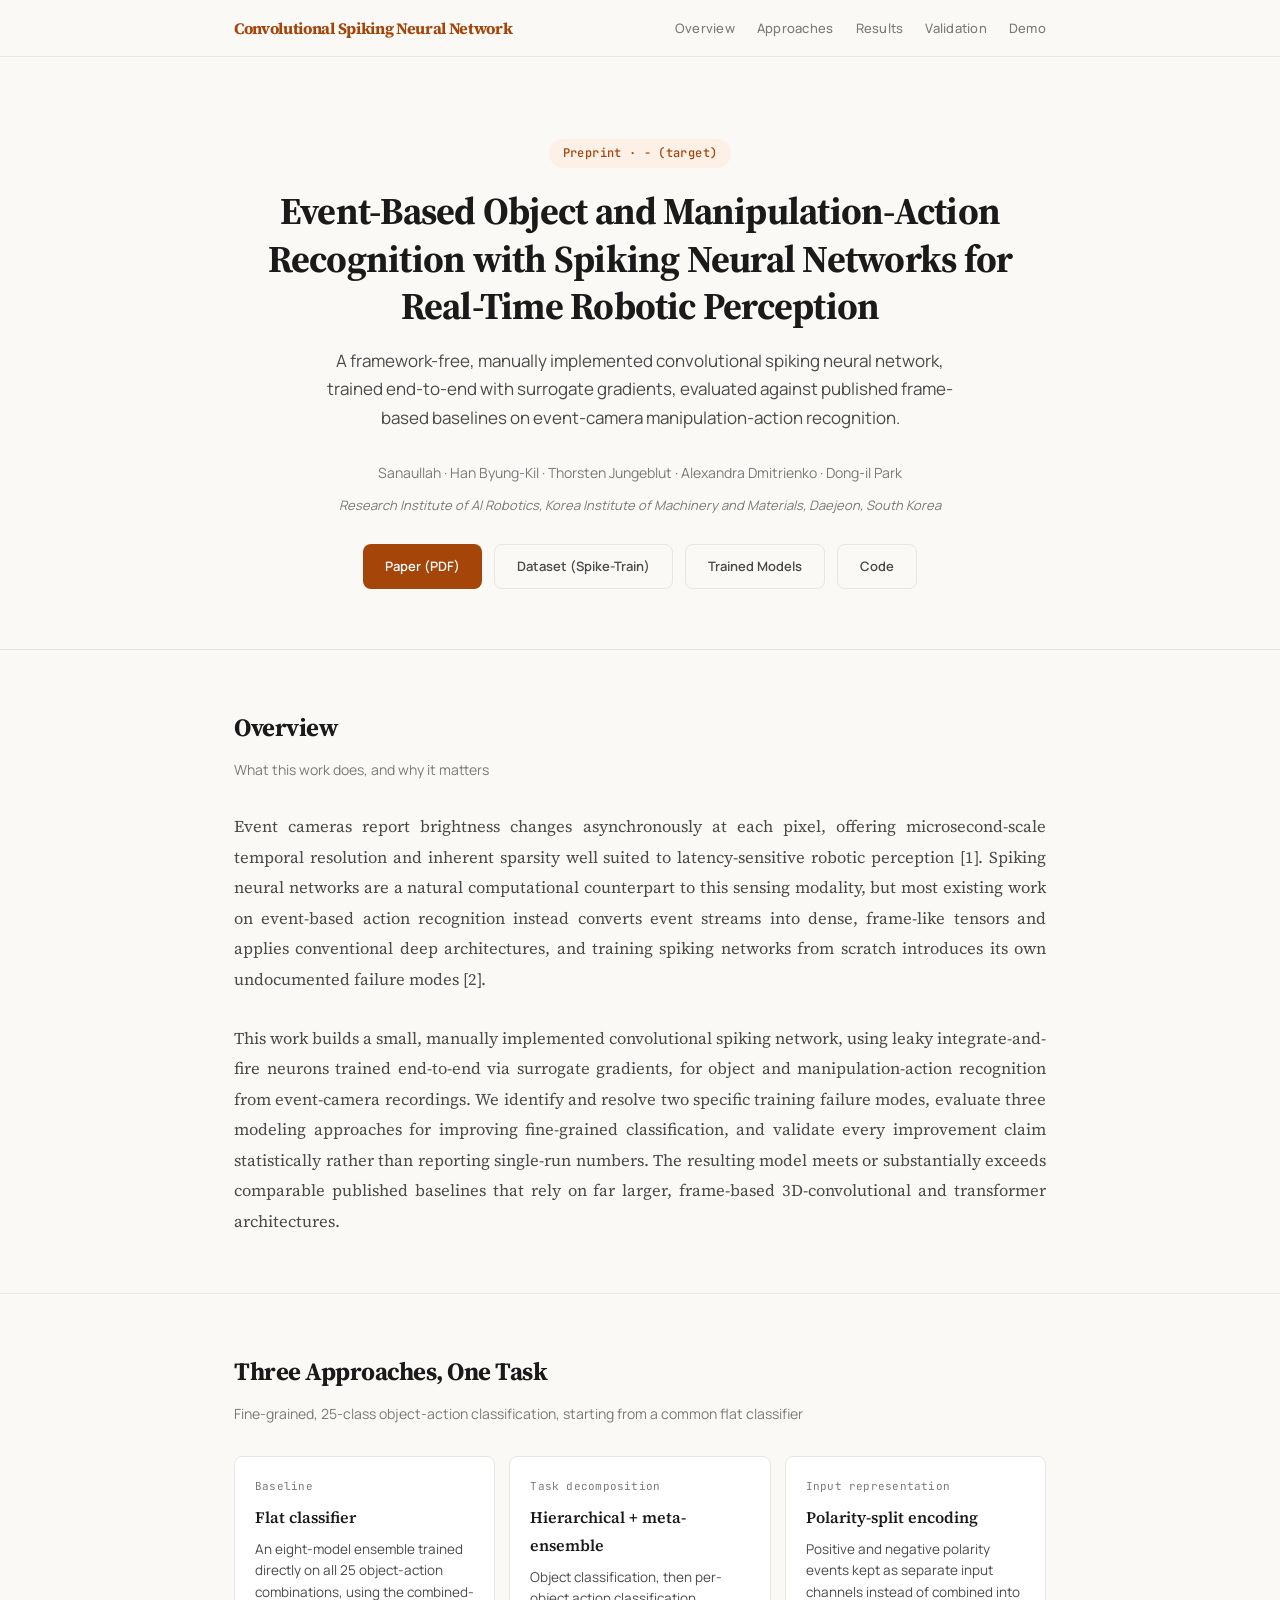
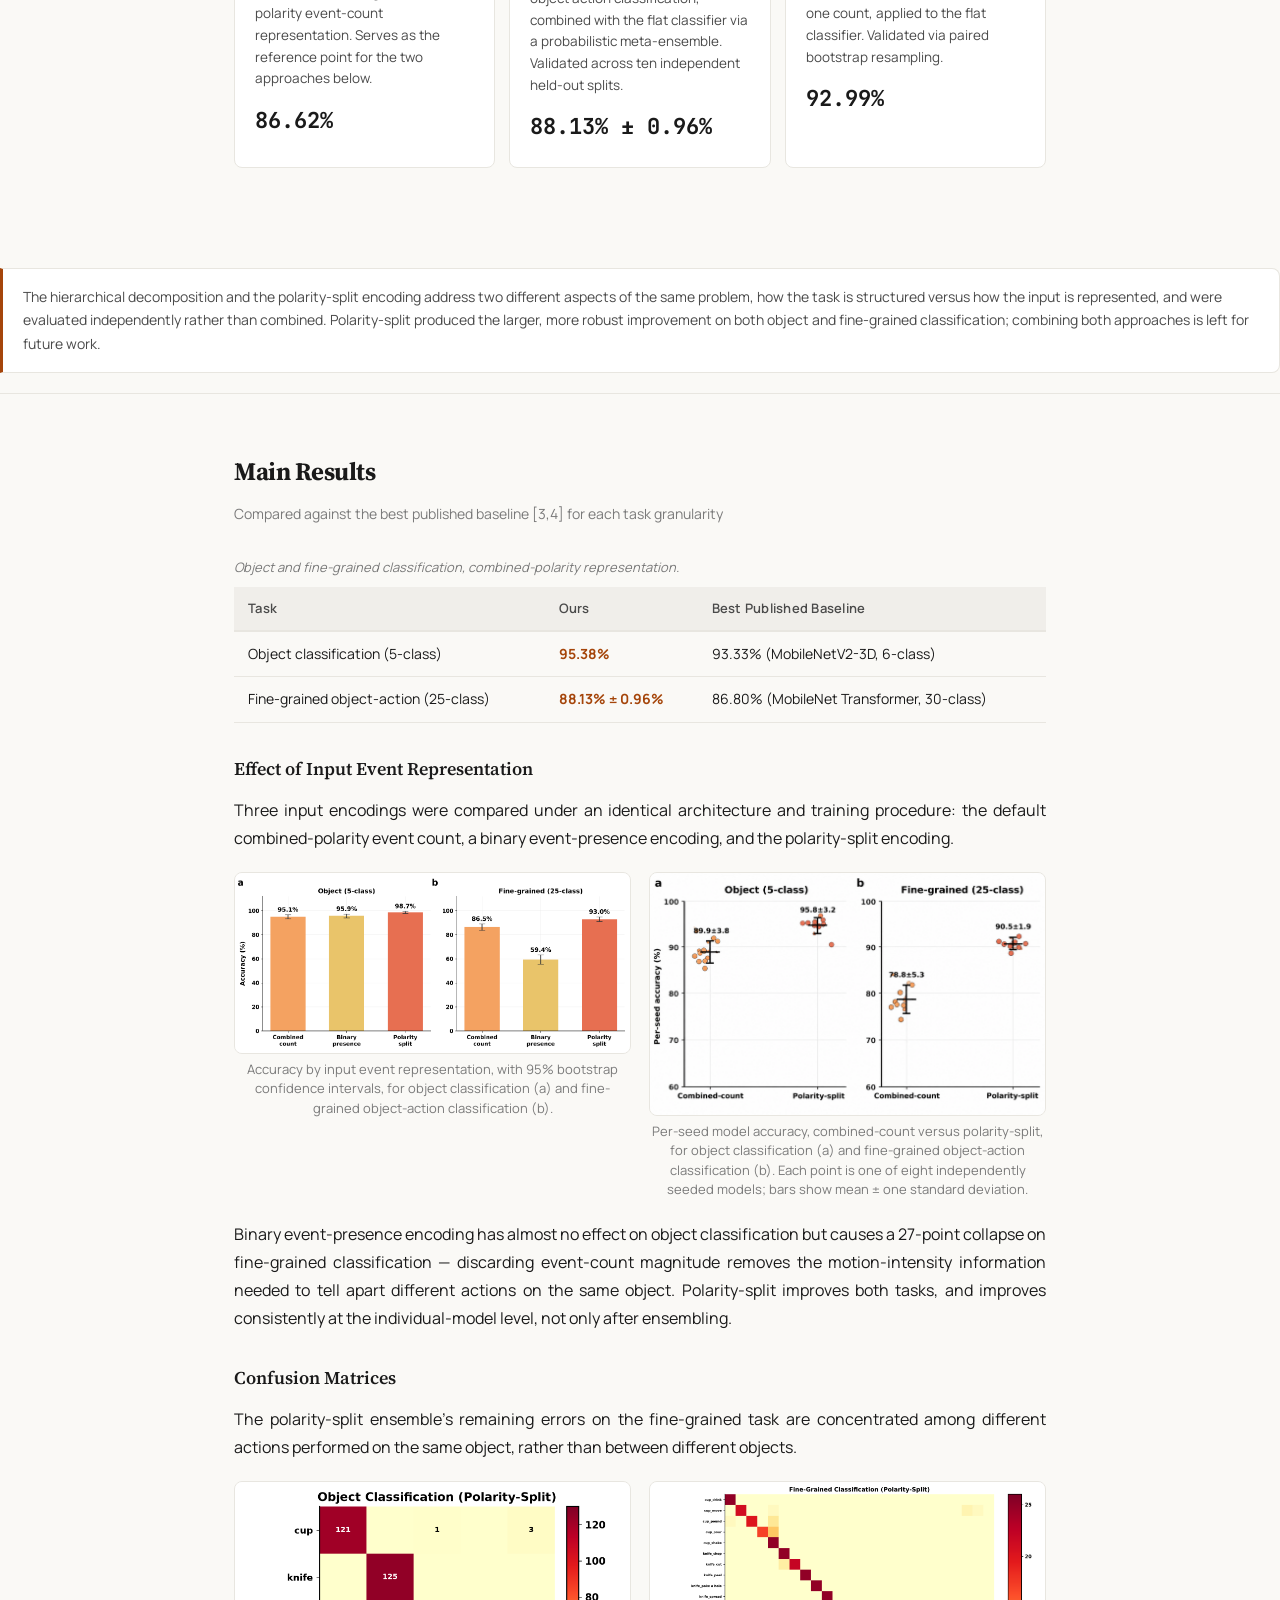
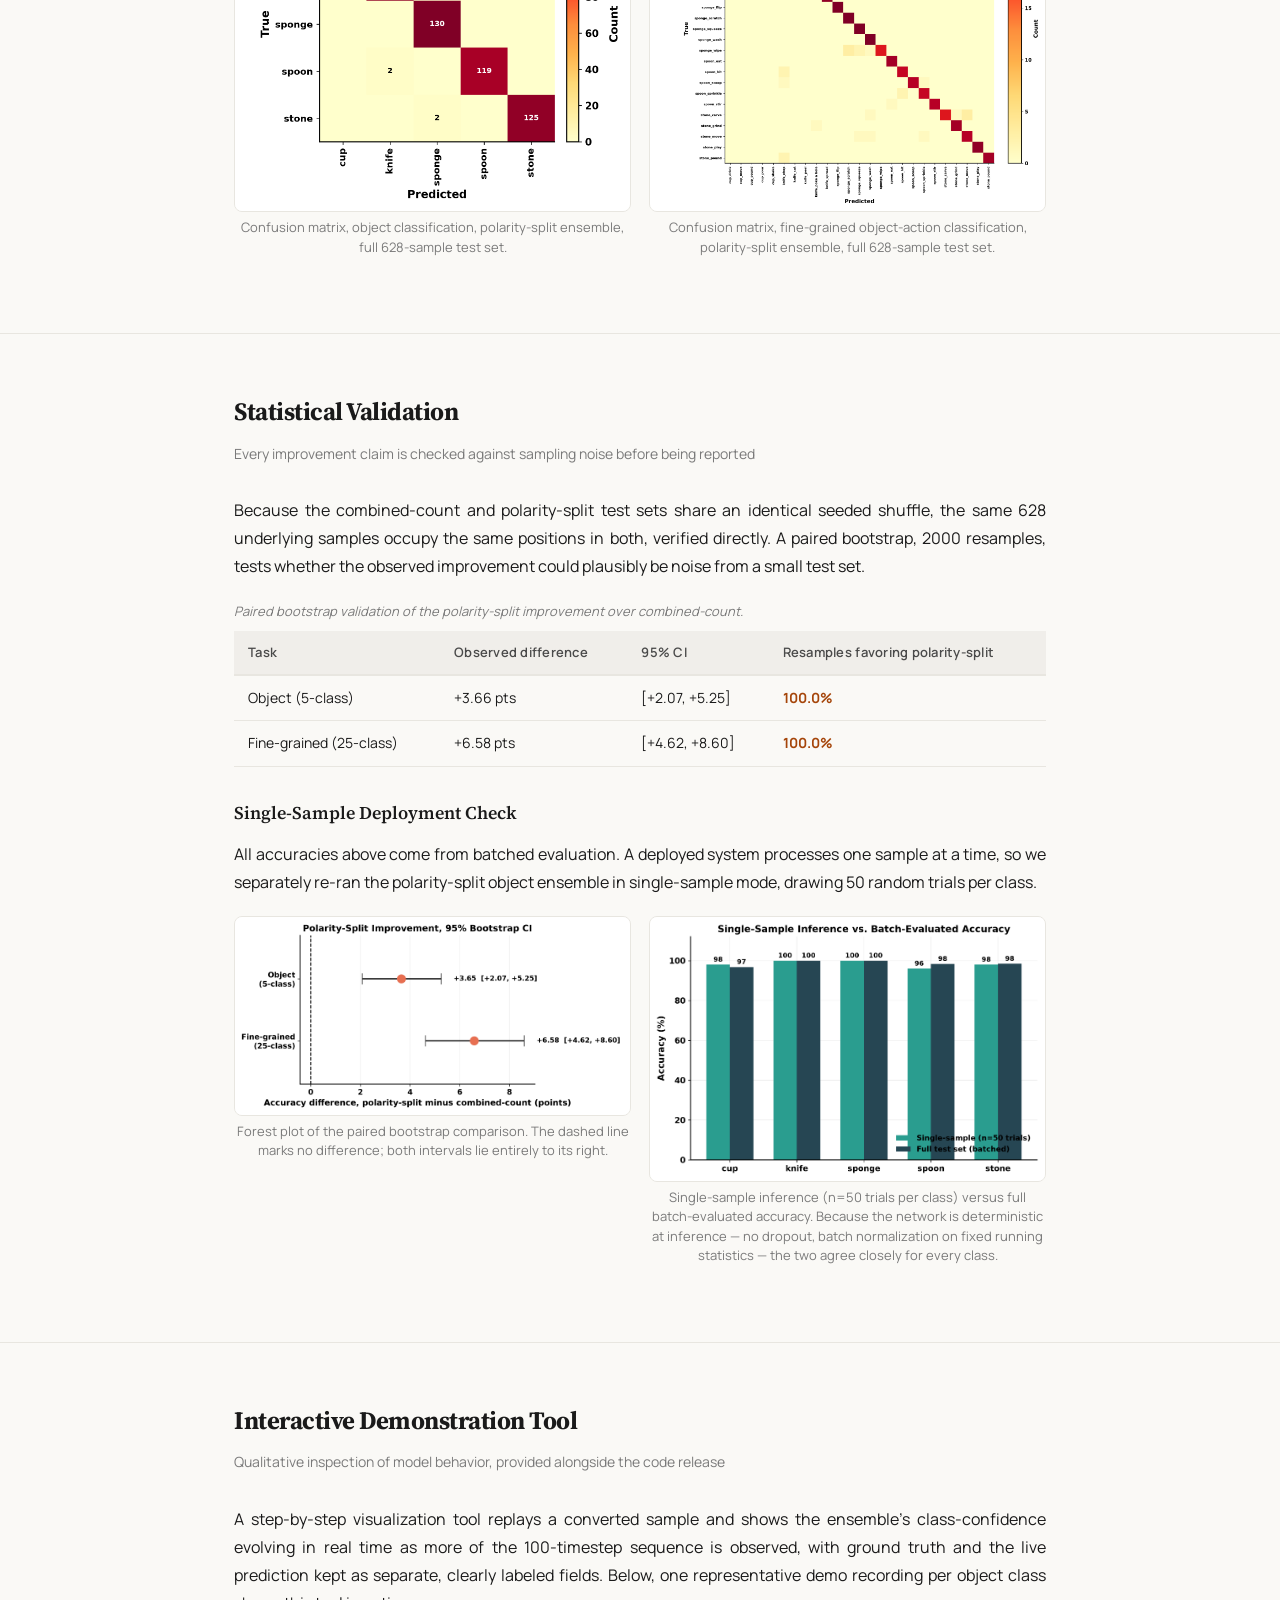
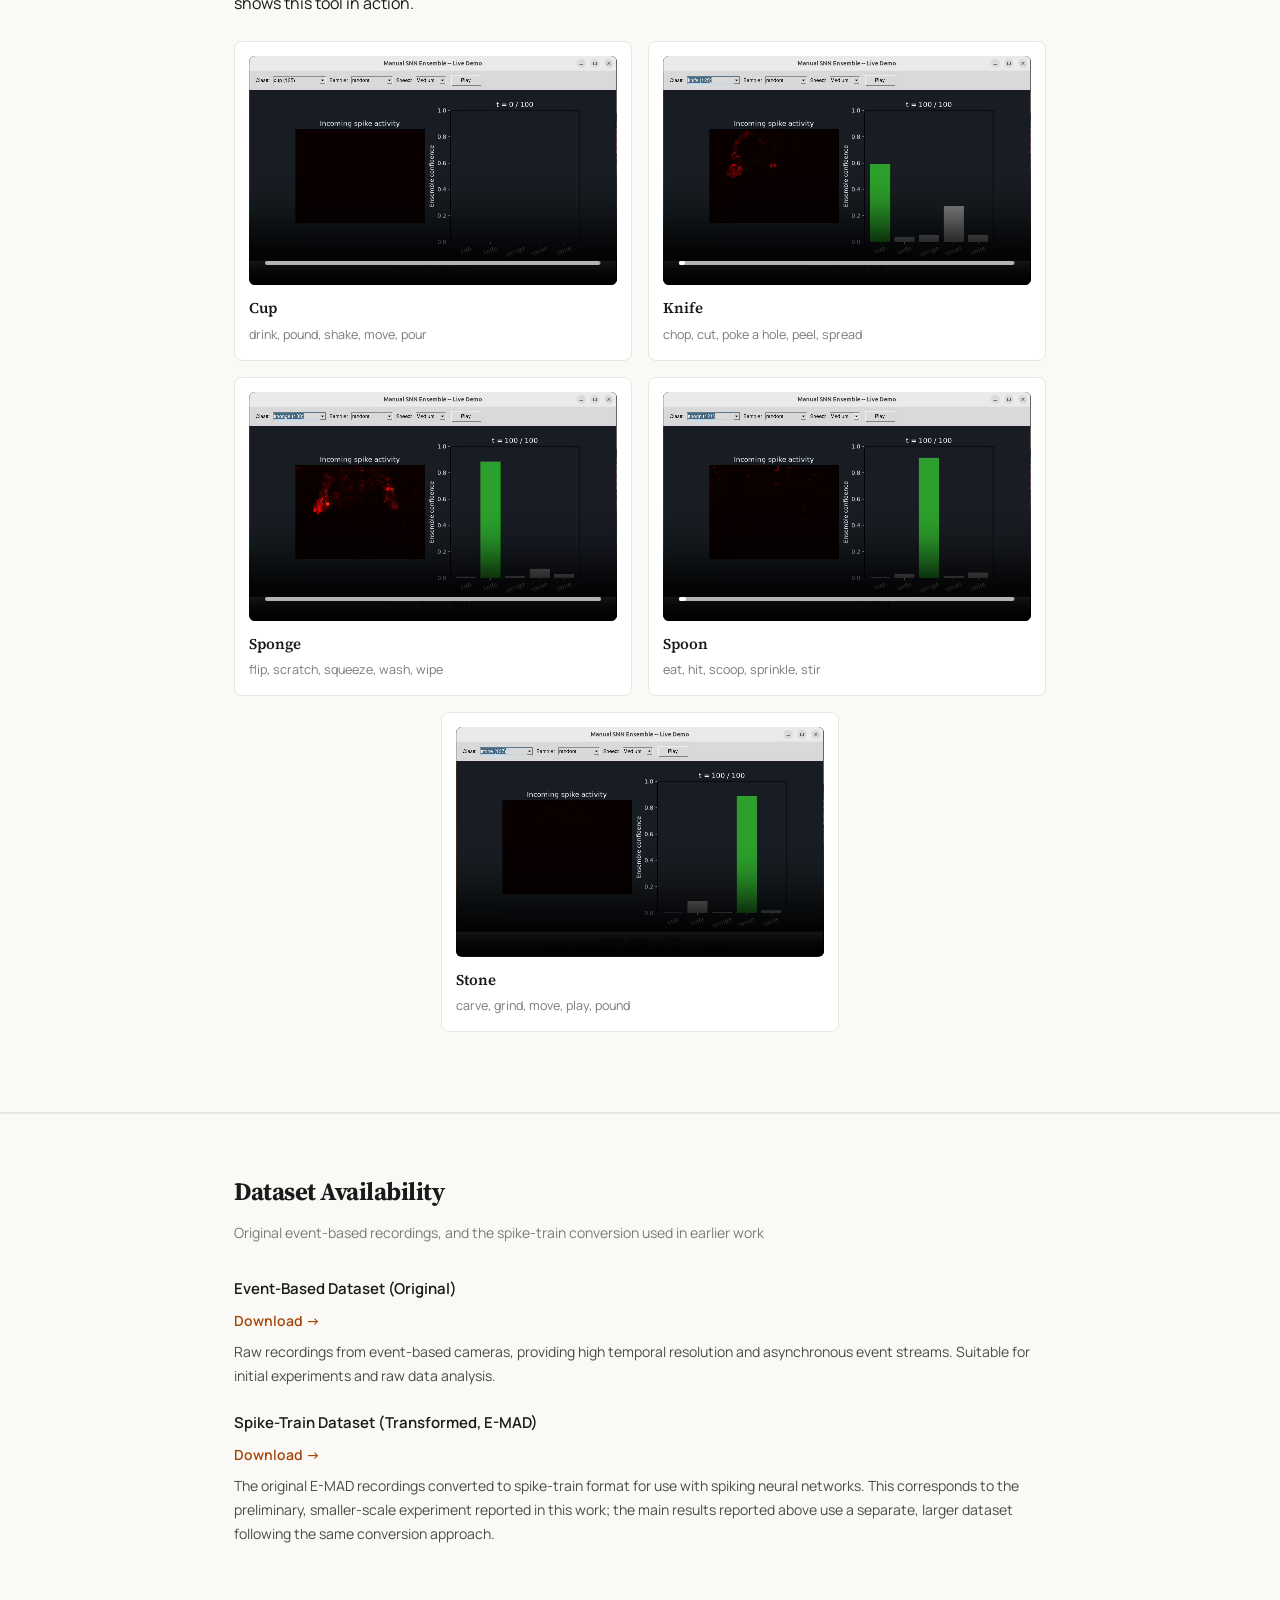
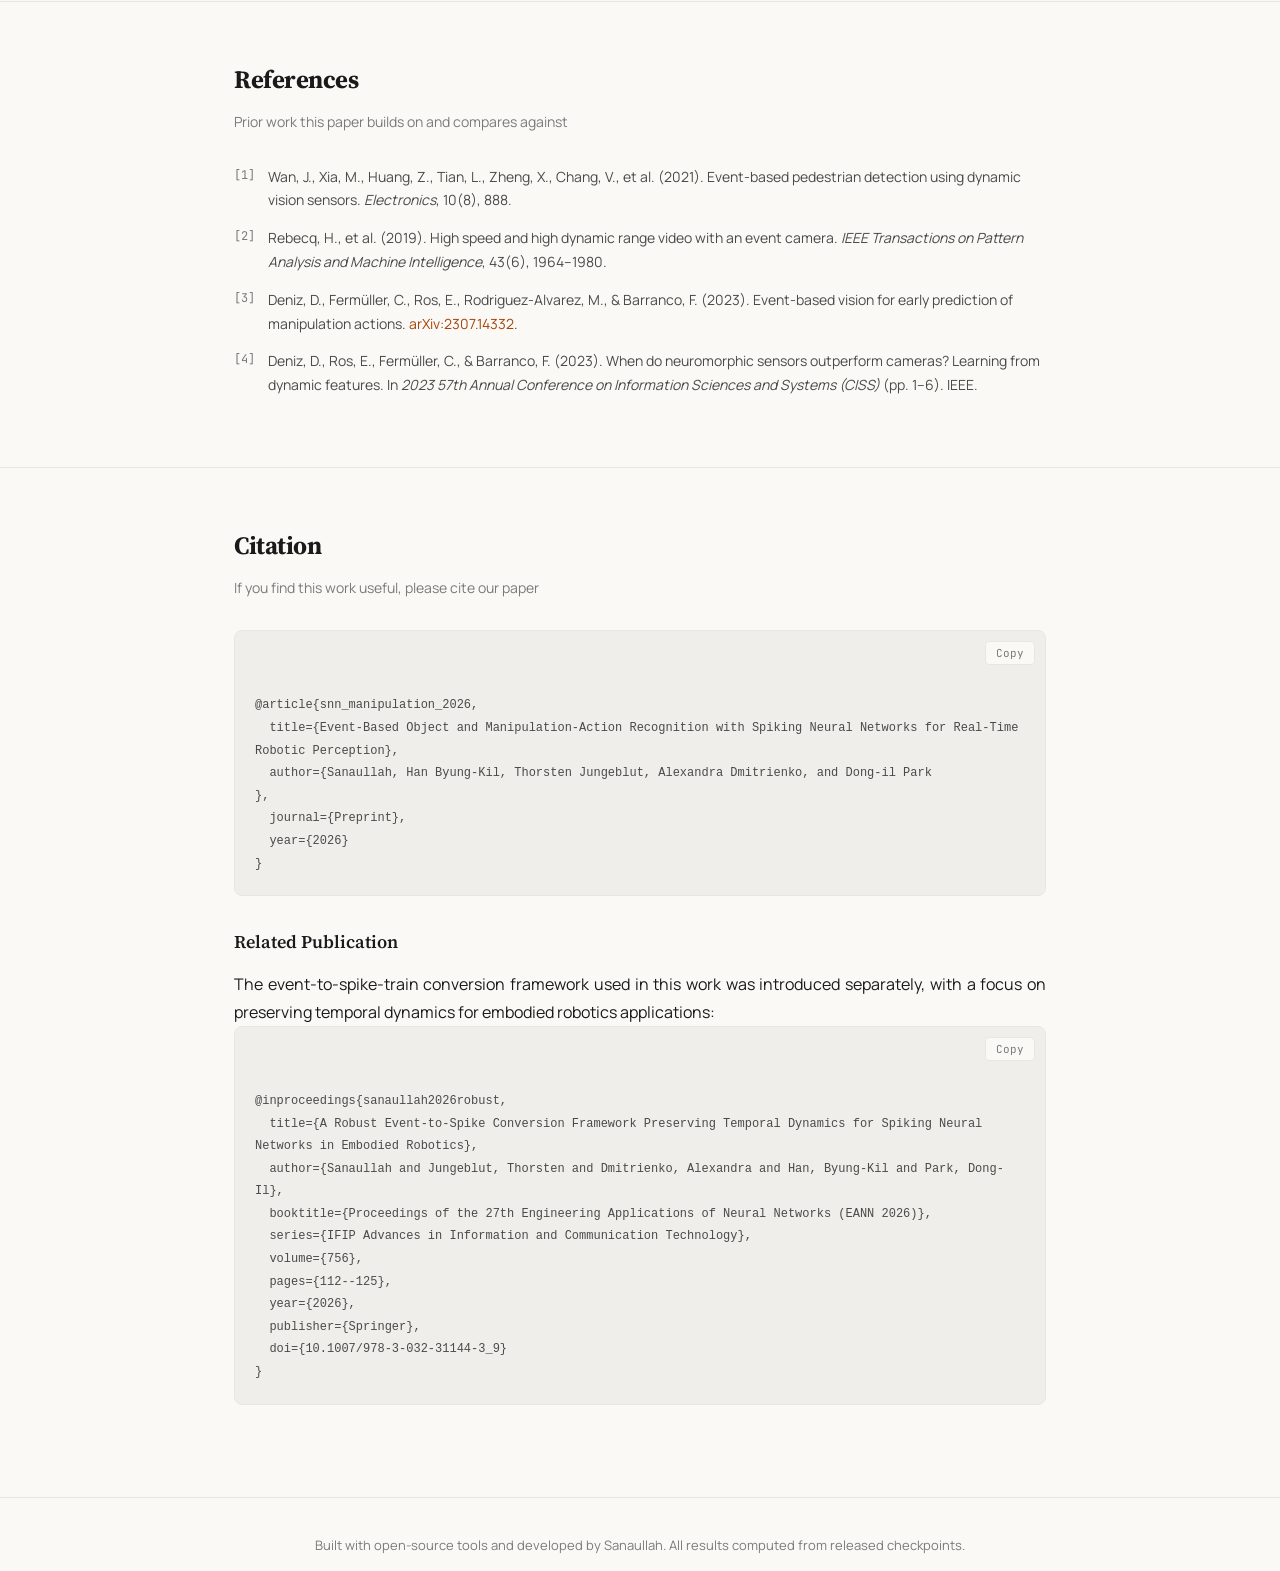
==== commit 1bfe08ee: "Update index.html" ====
--- a/index.html
+++ b/index.html
@@ -148,26 +148,31 @@
 <h2>Three Approaches, One Task</h2>
 <p class="section-sub">Fine-grained, 25-class object-action classification, starting from a common flat classifier</p>
 
-<div class="approach-grid">
-<div class="approach-card">
-<div class="step">Baseline</div>
-<h4>Flat classifier</h4>
-<p>An eight-model ensemble trained directly on all 25 object-action combinations, using the combined-polarity event-count representation.</p>
-<div class="acc">86.62%</div>
-</div>
-<div class="approach-card">
-<div class="step">Task decomposition</div>
-<h4>Hierarchical + meta-ensemble</h4>
-<p>Object classification, then per-object action classification, combined with the flat classifier via a probabilistic meta-ensemble. Validated across ten independent held-out splits.</p>
-<div class="acc">88.13% &plusmn; 0.96%</div>
-</div>
-<div class="approach-card winner">
-<div class="step">Input representation</div>
-<h4>Polarity-split encoding</h4>
-<p>Positive and negative polarity events kept as separate input channels instead of combined into one count, applied to the flat classifier. Statistically validated via paired bootstrap.</p>
-<div class="acc">92.99%</div>
-</div>
-</div>
+<div style="display:grid;grid-template-columns:repeat(auto-fit,minmax(220px,1fr));gap:14px;margin:24px 0">
+
+<div style="background:#fff;border:1px solid #e8e6e0;border-radius:8px;padding:20px">
+<div style="font-family:'JetBrains Mono',monospace;font-size:11px;color:#7a7a7a;margin-bottom:6px;letter-spacing:.02em">Baseline</div>
+<h4 style="font-family:'Source Serif 4',Georgia,serif;font-size:16px;font-weight:600;margin-bottom:8px;color:#1a1a1a">Flat classifier</h4>
+<p style="font-size:13.5px;color:#4a4a4a;line-height:1.6">An eight-model ensemble trained directly on all 25 object-action combinations, using the combined-polarity event-count representation. Serves as the reference point for the two approaches below.</p>
+<div style="font-family:'JetBrains Mono',monospace;font-size:22px;font-weight:700;color:#1a1a1a;margin-top:12px">86.62%</div>
+</div>
+
+<div style="background:#fff;border:1px solid #e8e6e0;border-radius:8px;padding:20px">
+<div style="font-family:'JetBrains Mono',monospace;font-size:11px;color:#7a7a7a;margin-bottom:6px;letter-spacing:.02em">Task decomposition</div>
+<h4 style="font-family:'Source Serif 4',Georgia,serif;font-size:16px;font-weight:600;margin-bottom:8px;color:#1a1a1a">Hierarchical + meta-ensemble</h4>
+<p style="font-size:13.5px;color:#4a4a4a;line-height:1.6">Object classification, then per-object action classification, combined with the flat classifier via a probabilistic meta-ensemble. Validated across ten independent held-out splits.</p>
+<div style="font-family:'JetBrains Mono',monospace;font-size:22px;font-weight:700;color:#1a1a1a;margin-top:12px">88.13% &plusmn; 0.96%</div>
+</div>
+
+<div style="background:#fff;border:1px solid #e8e6e0;border-radius:8px;padding:20px">
+<div style="font-family:'JetBrains Mono',monospace;font-size:11px;color:#7a7a7a;margin-bottom:6px;letter-spacing:.02em">Input representation</div>
+<h4 style="font-family:'Source Serif 4',Georgia,serif;font-size:16px;font-weight:600;margin-bottom:8px;color:#1a1a1a">Polarity-split encoding</h4>
+<p style="font-size:13.5px;color:#4a4a4a;line-height:1.6">Positive and negative polarity events kept as separate input channels instead of combined into one count, applied to the flat classifier. Validated via paired bootstrap resampling.</p>
+<div style="font-family:'JetBrains Mono',monospace;font-size:22px;font-weight:700;color:#1a1a1a;margin-top:12px">92.99%</div>
+</div>
+
+</div>
+</section>
 
 <div class="finding-note">
 The hierarchical decomposition and the polarity-split encoding address two different aspects of the same problem, how the task is structured versus how the input is represented, and were evaluated independently rather than combined. Polarity-split produced the larger, more robust improvement on both object and fine-grained classification; combining both approaches is left for future work.
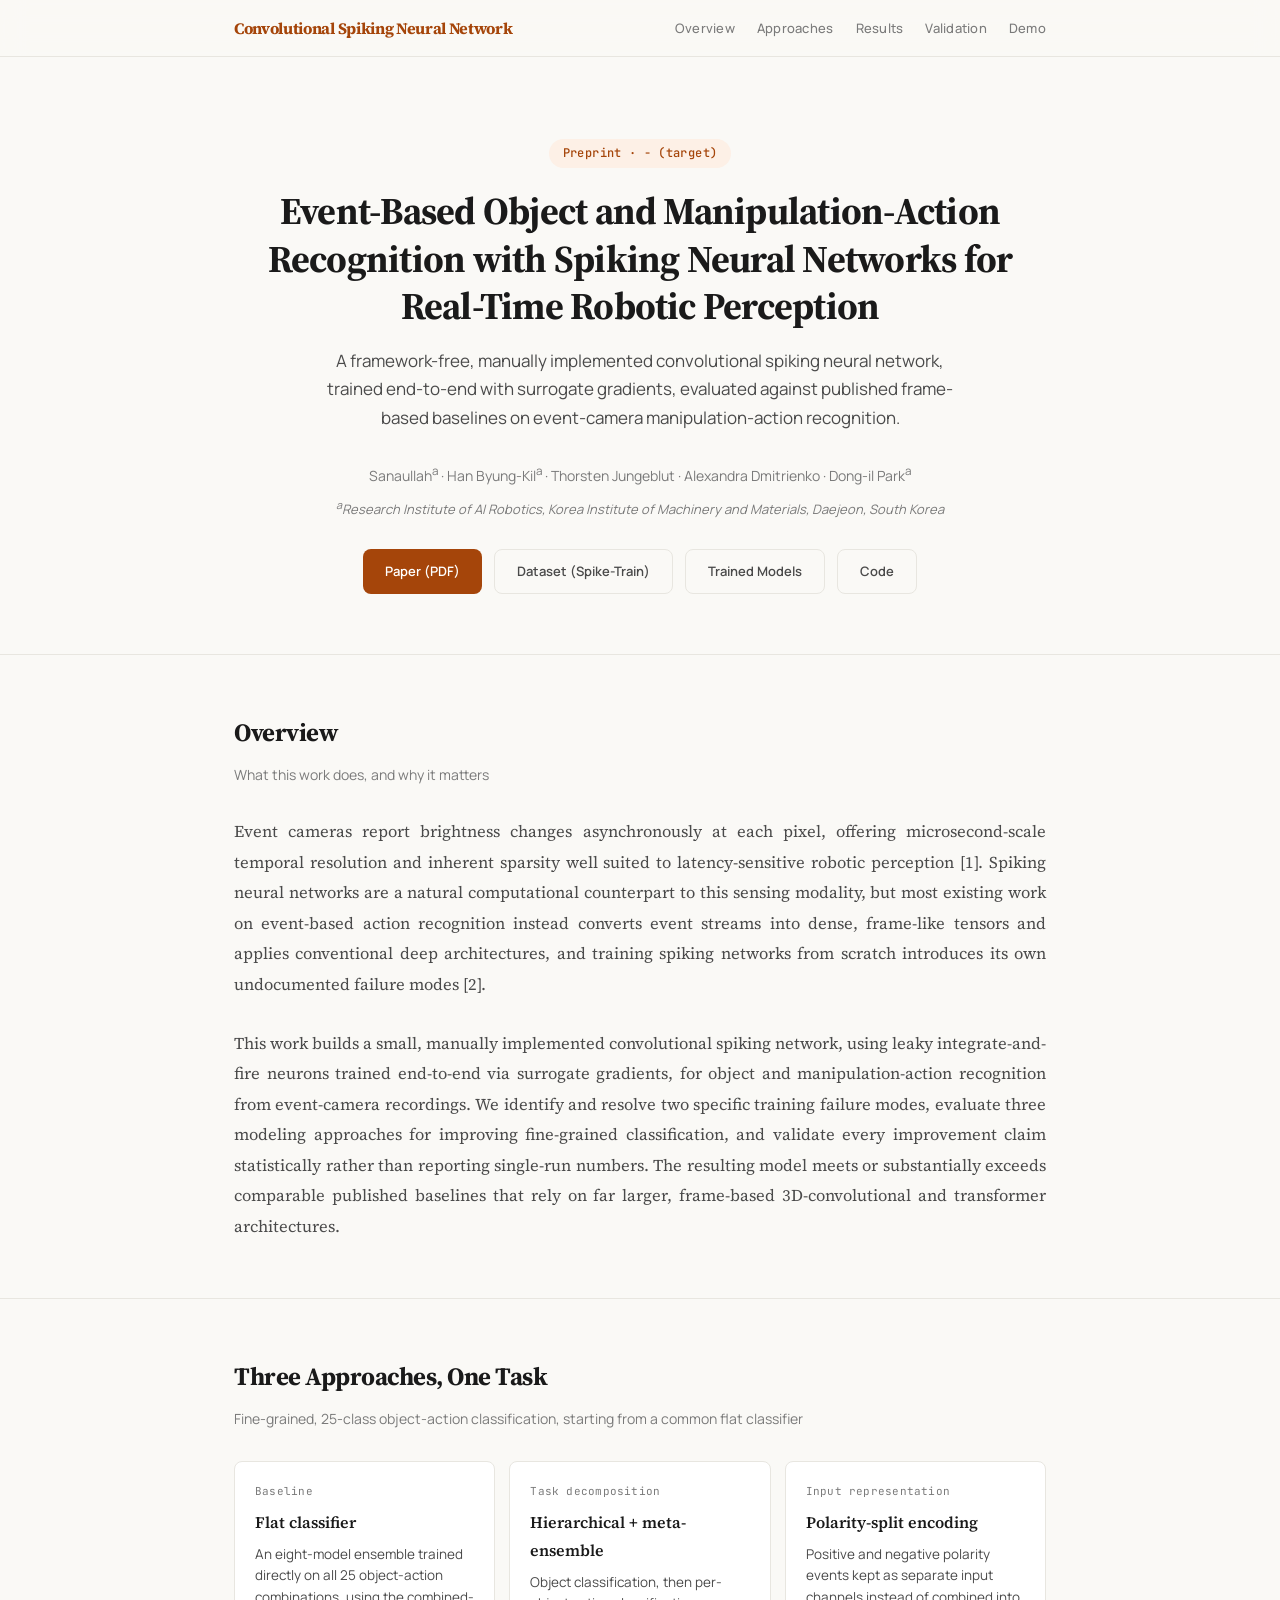
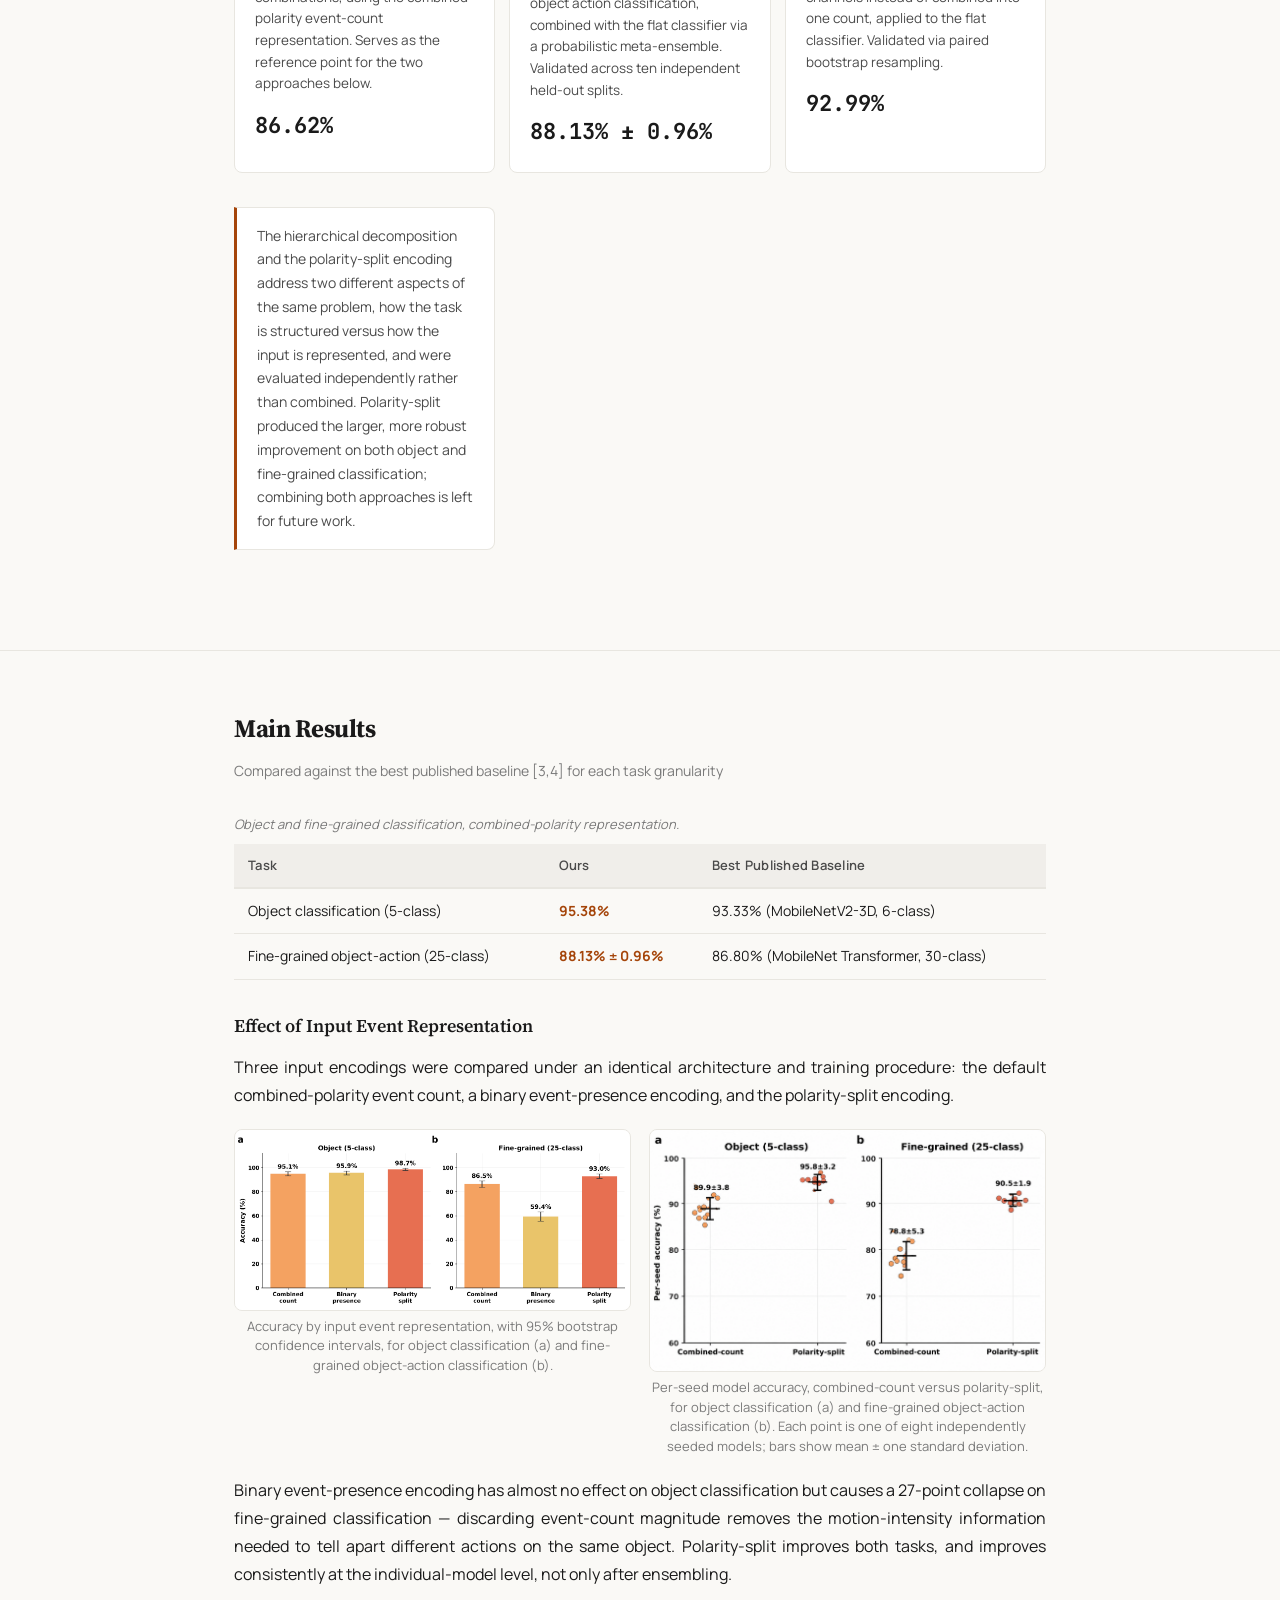
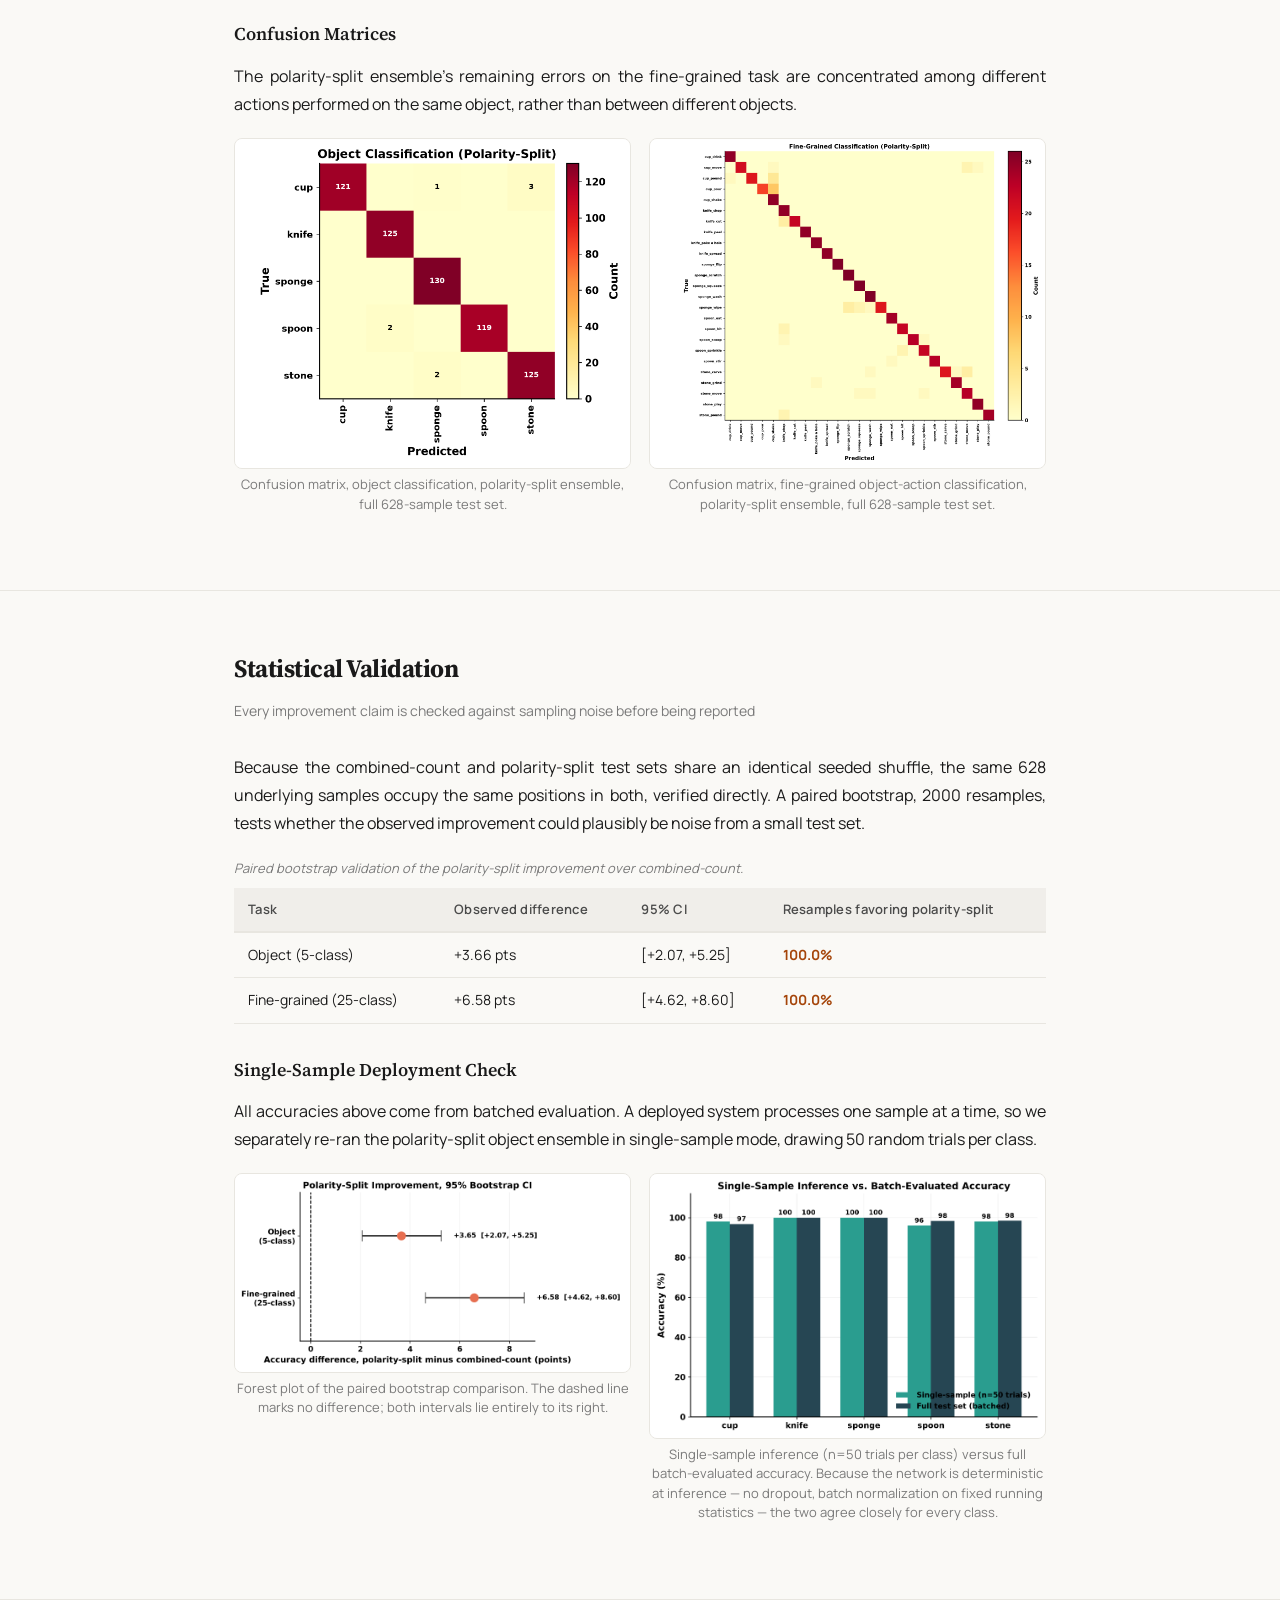
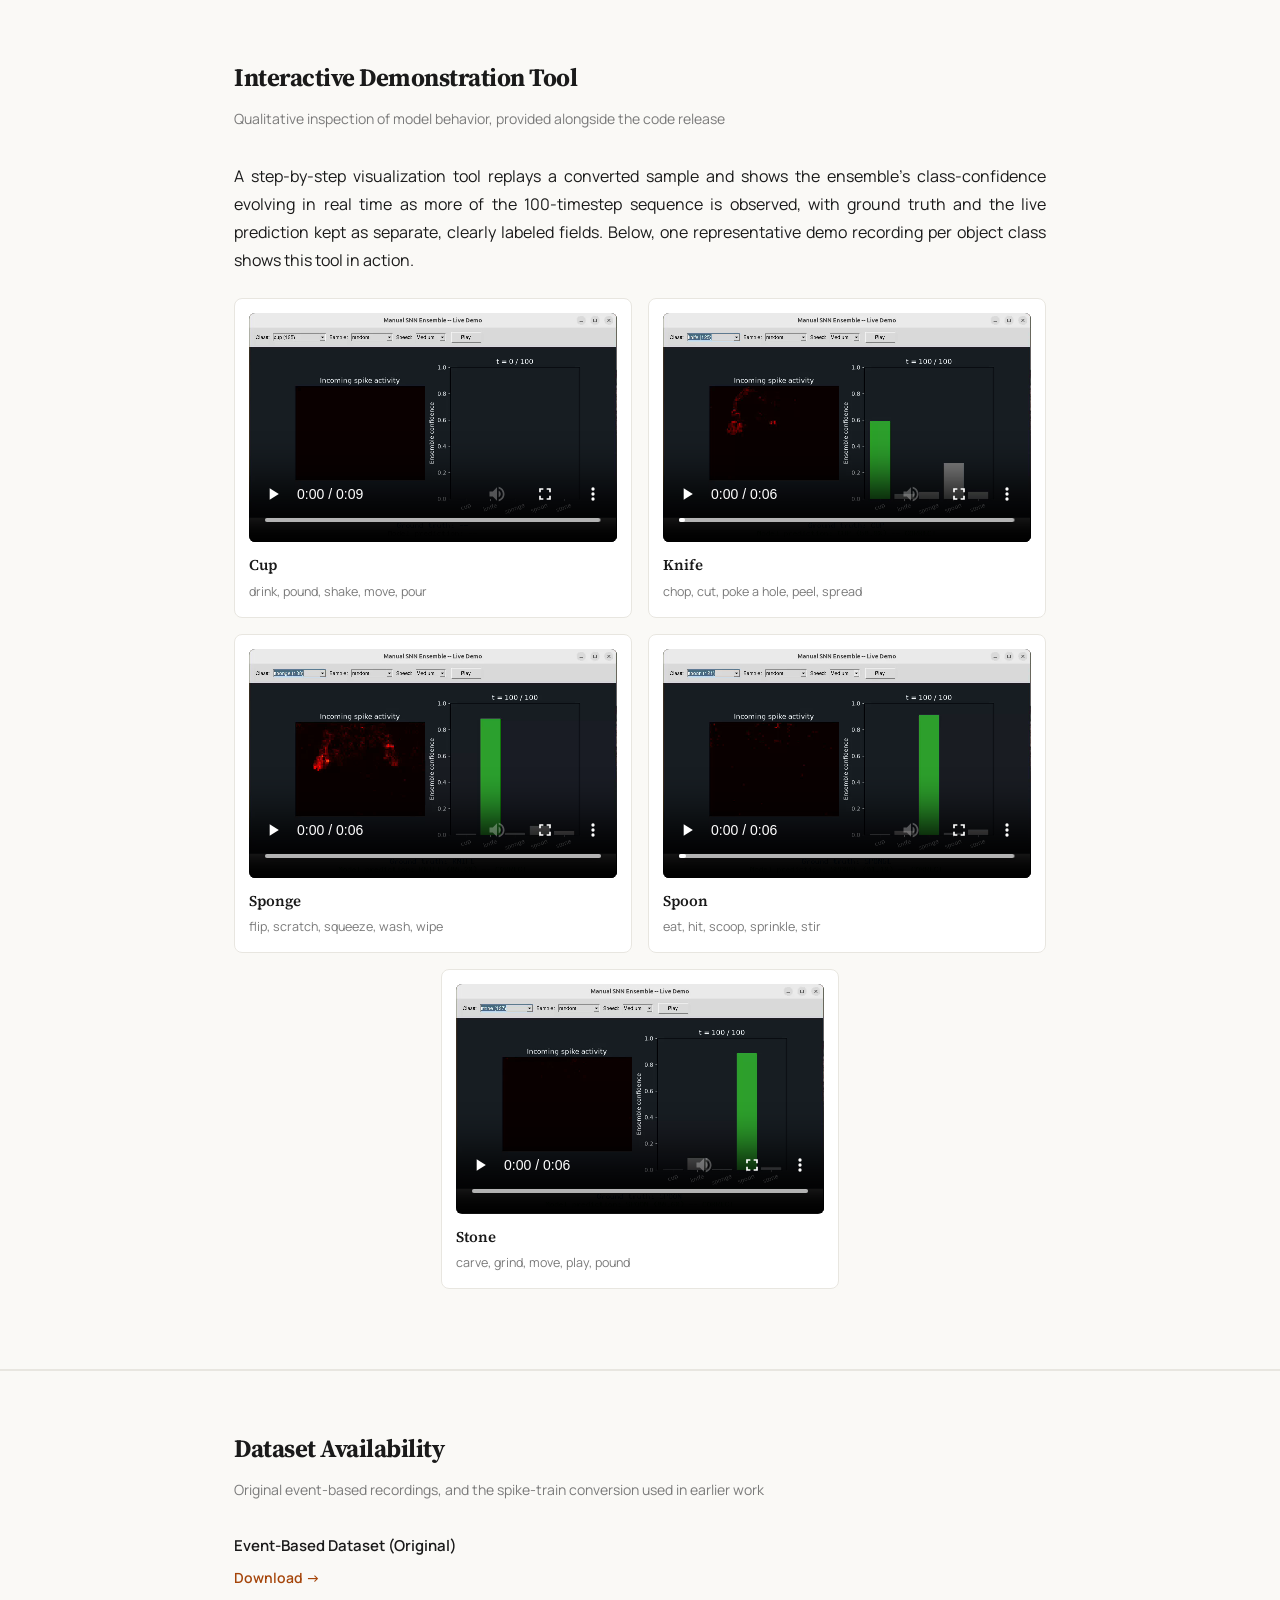
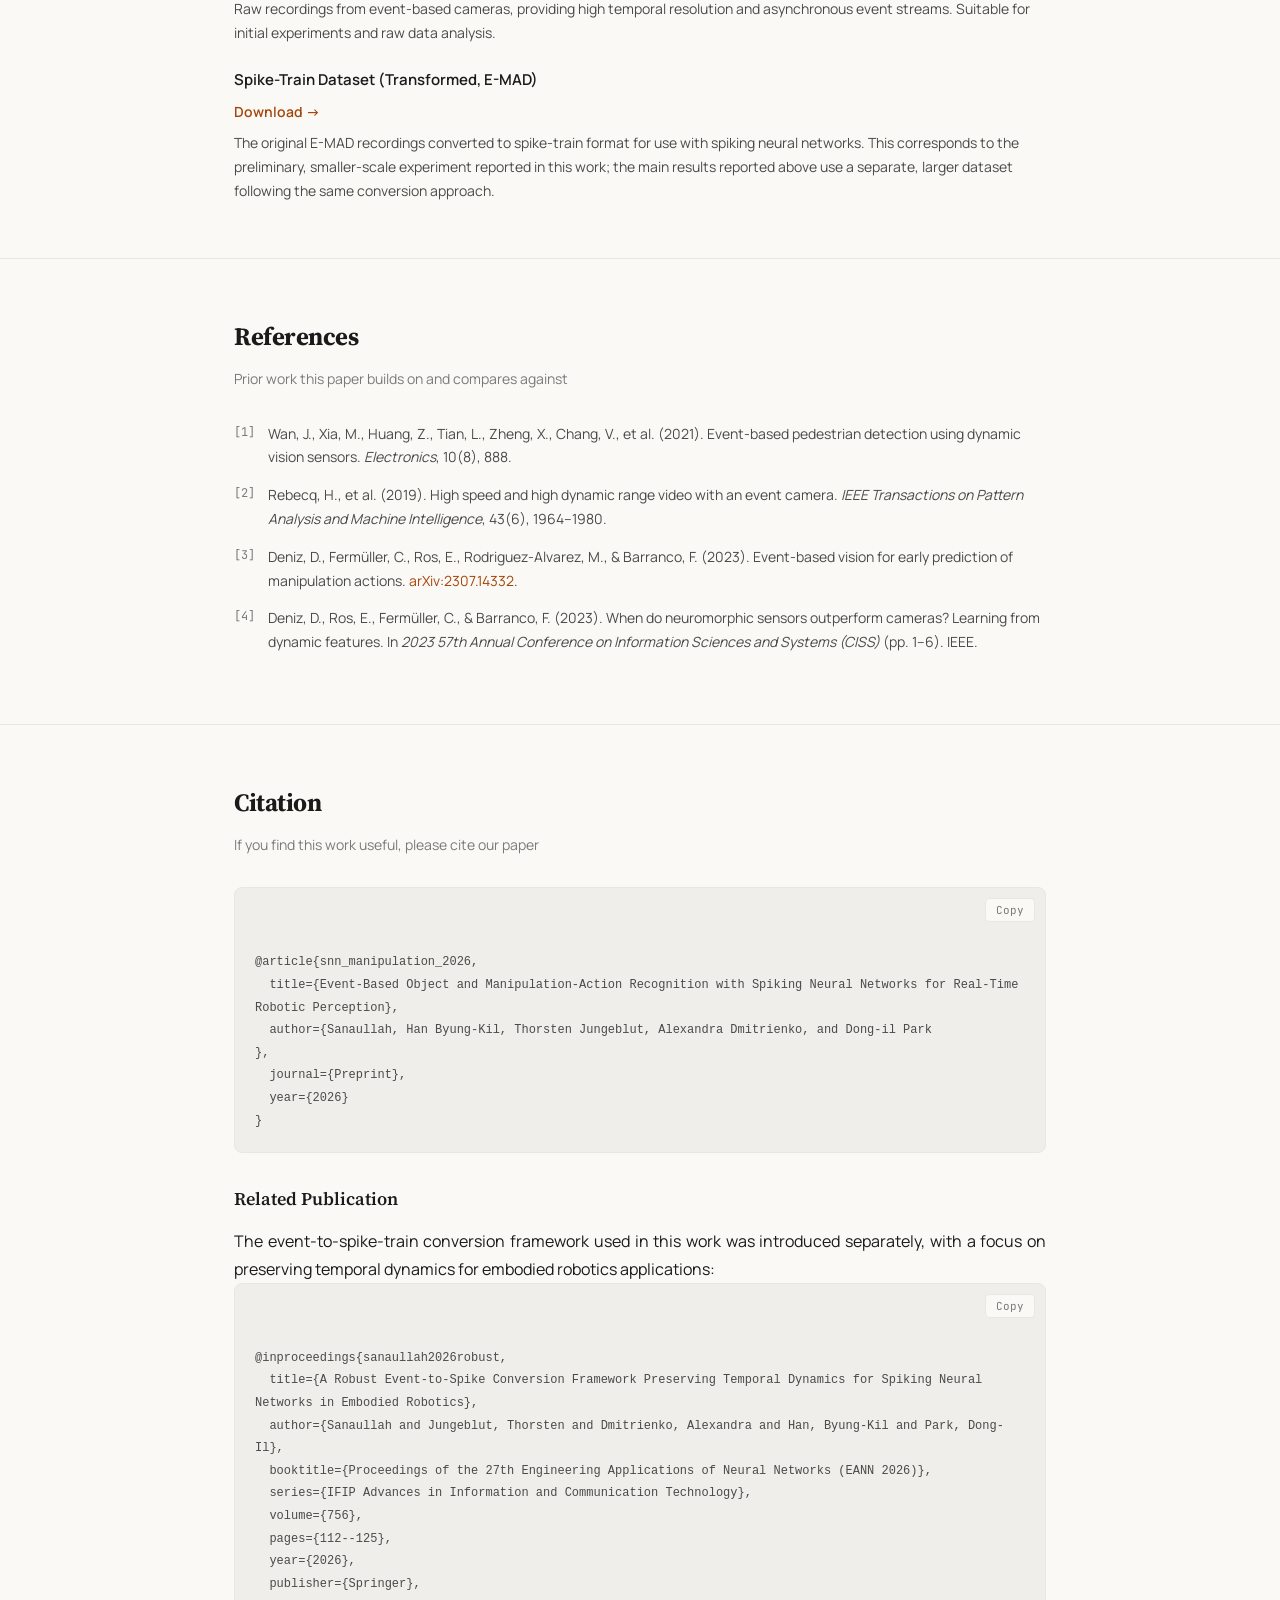
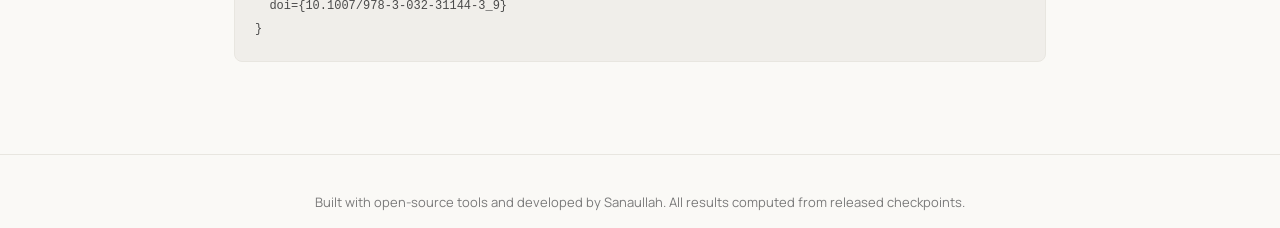
==== commit 29a65398: "Update index.html" ====
--- a/index.html
+++ b/index.html
@@ -117,8 +117,8 @@
 <div class="venue">Preprint &middot; - (target)</div>
 <h1>Event-Based Object and Manipulation-Action Recognition with Spiking Neural Networks for Real-Time Robotic Perception</h1>
 <p class="subtitle">A framework-free, manually implemented convolutional spiking neural network, trained end-to-end with surrogate gradients, evaluated against published frame-based baselines on event-camera manipulation-action recognition.</p>
-<p class="authors">Sanaullah &middot; Han Byung-Kil &middot; Thorsten Jungeblut &middot; Alexandra Dmitrienko &middot; Dong-il Park</p>
-<p class="affiliation">Research Institute of AI Robotics, Korea Institute of Machinery and Materials, Daejeon, South Korea</p>
+<p class="authors">Sanaullah<sup>a</sup> &middot; Han Byung-Kil<sup>a</sup> &middot; Thorsten Jungeblut &middot; Alexandra Dmitrienko &middot; Dong-il Park<sup>a</sup></p>
+<p class="affiliation"><sup>a</sup>Research Institute of AI Robotics, Korea Institute of Machinery and Materials, Daejeon, South Korea</p>
 <div class="buttons">
 <a href="#" class="btn btn-primary">Paper (PDF)</a>
 <a href="https://rao-sanaullah.github.io/Event-To-Spike/" class="btn btn-outline">Dataset (Spike-Train)</a>
@@ -171,8 +171,6 @@
 <div style="font-family:'JetBrains Mono',monospace;font-size:22px;font-weight:700;color:#1a1a1a;margin-top:12px">92.99%</div>
 </div>
 
-</div>
-</section>
 
 <div class="finding-note">
 The hierarchical decomposition and the polarity-split encoding address two different aspects of the same problem, how the task is structured versus how the input is represented, and were evaluated independently rather than combined. Polarity-split produced the larger, more robust improvement on both object and fine-grained classification; combining both approaches is left for future work.
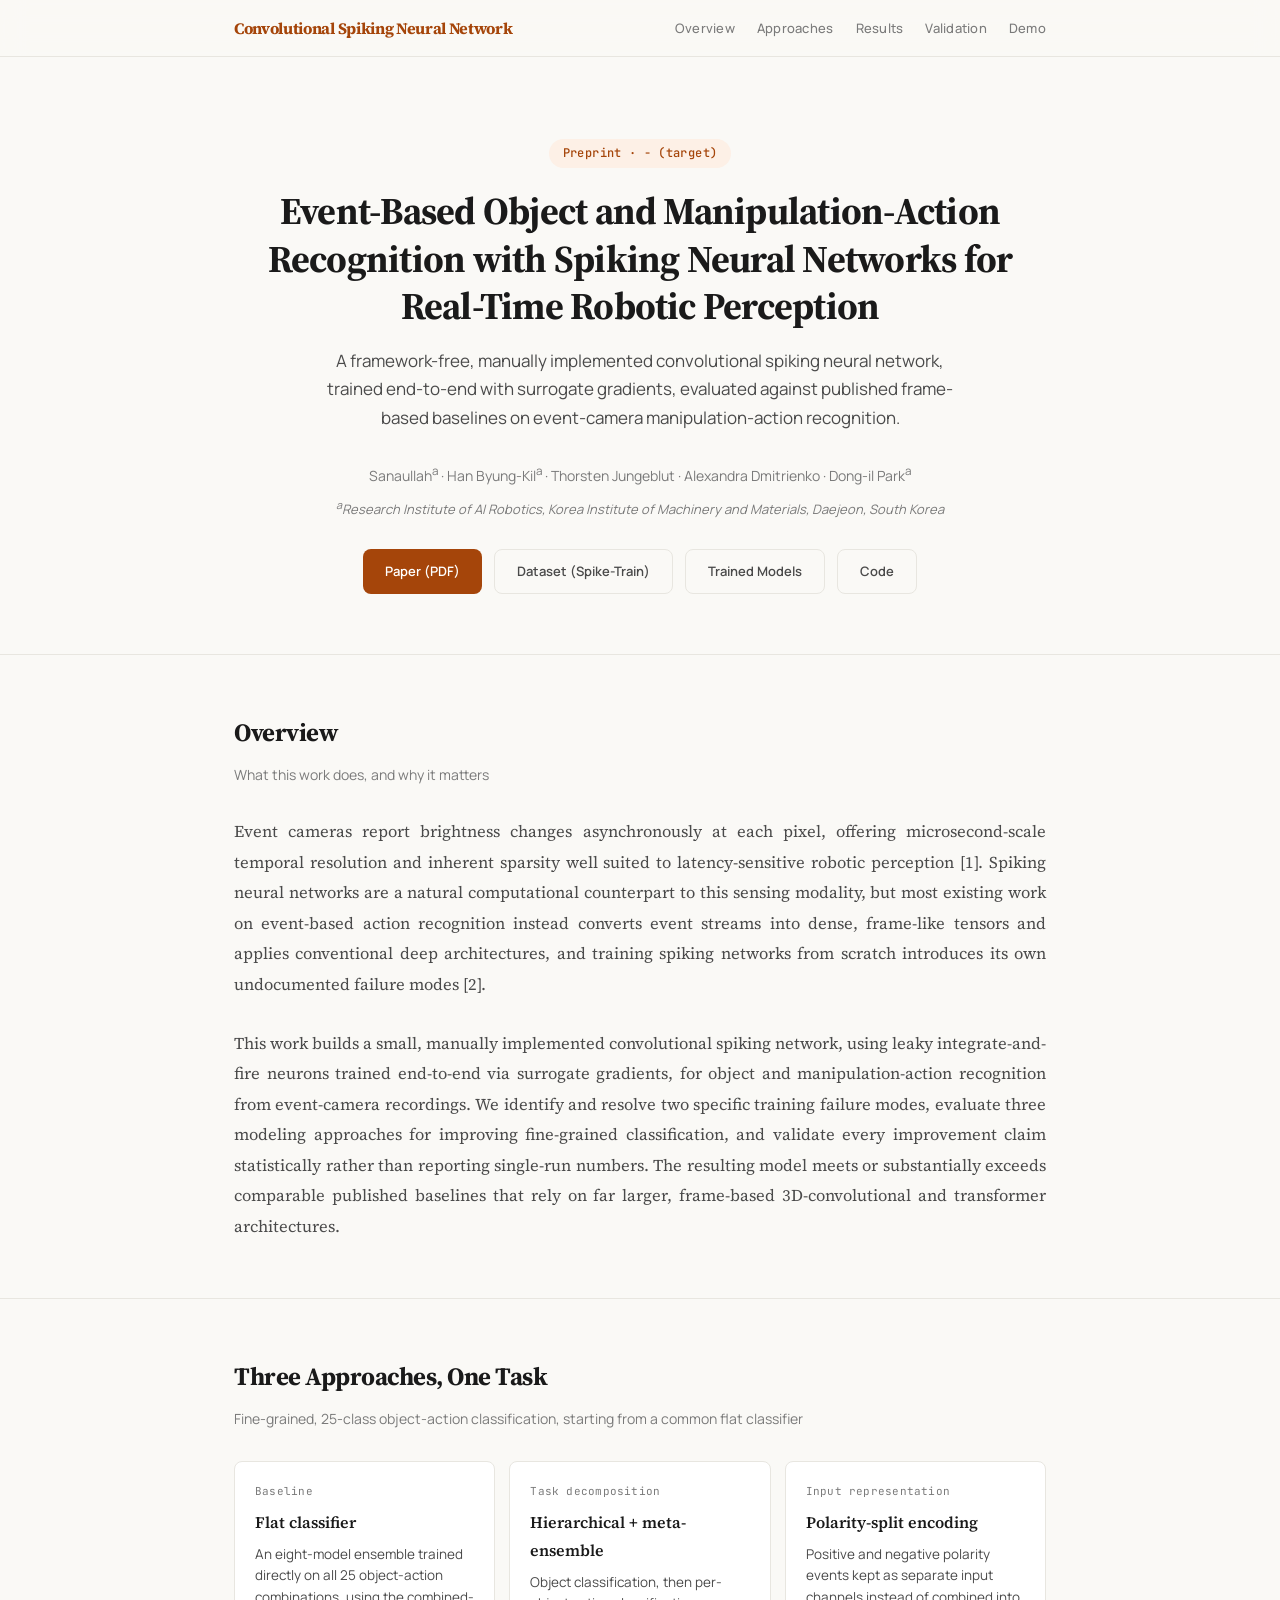
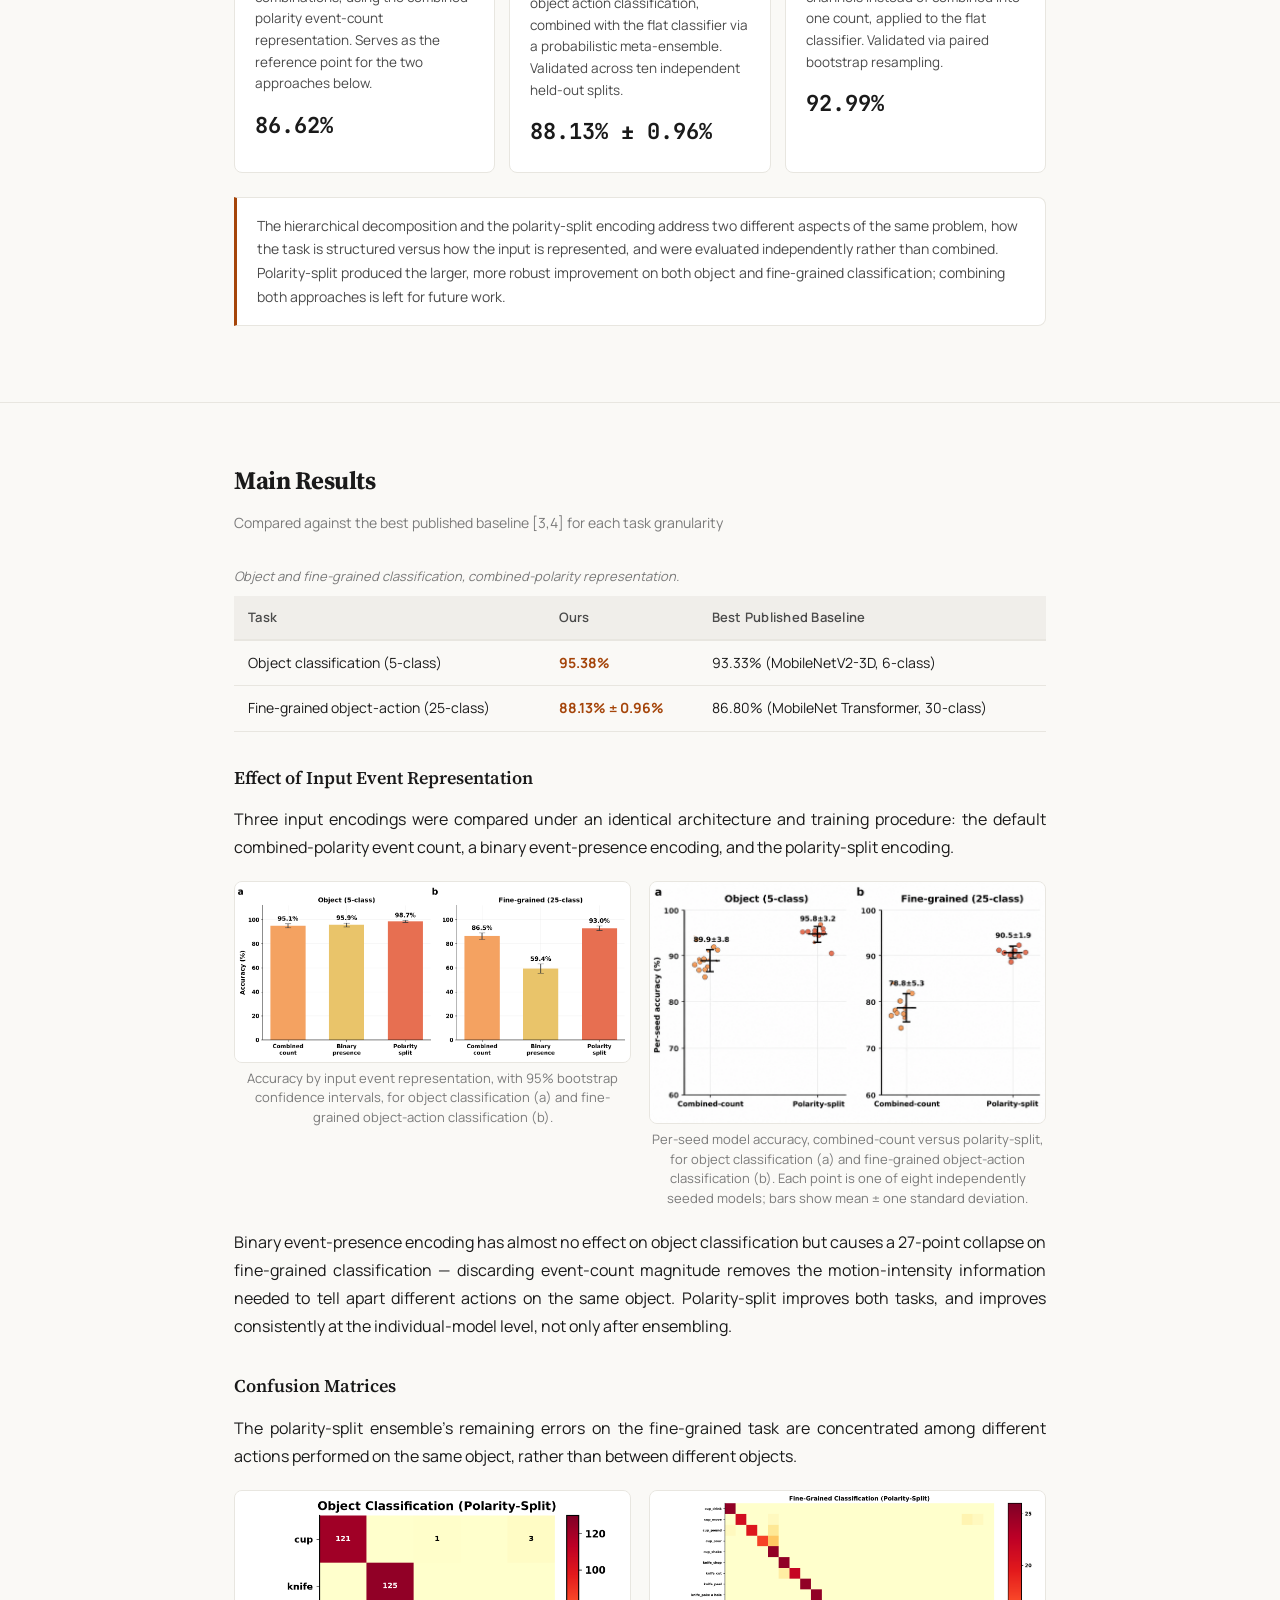
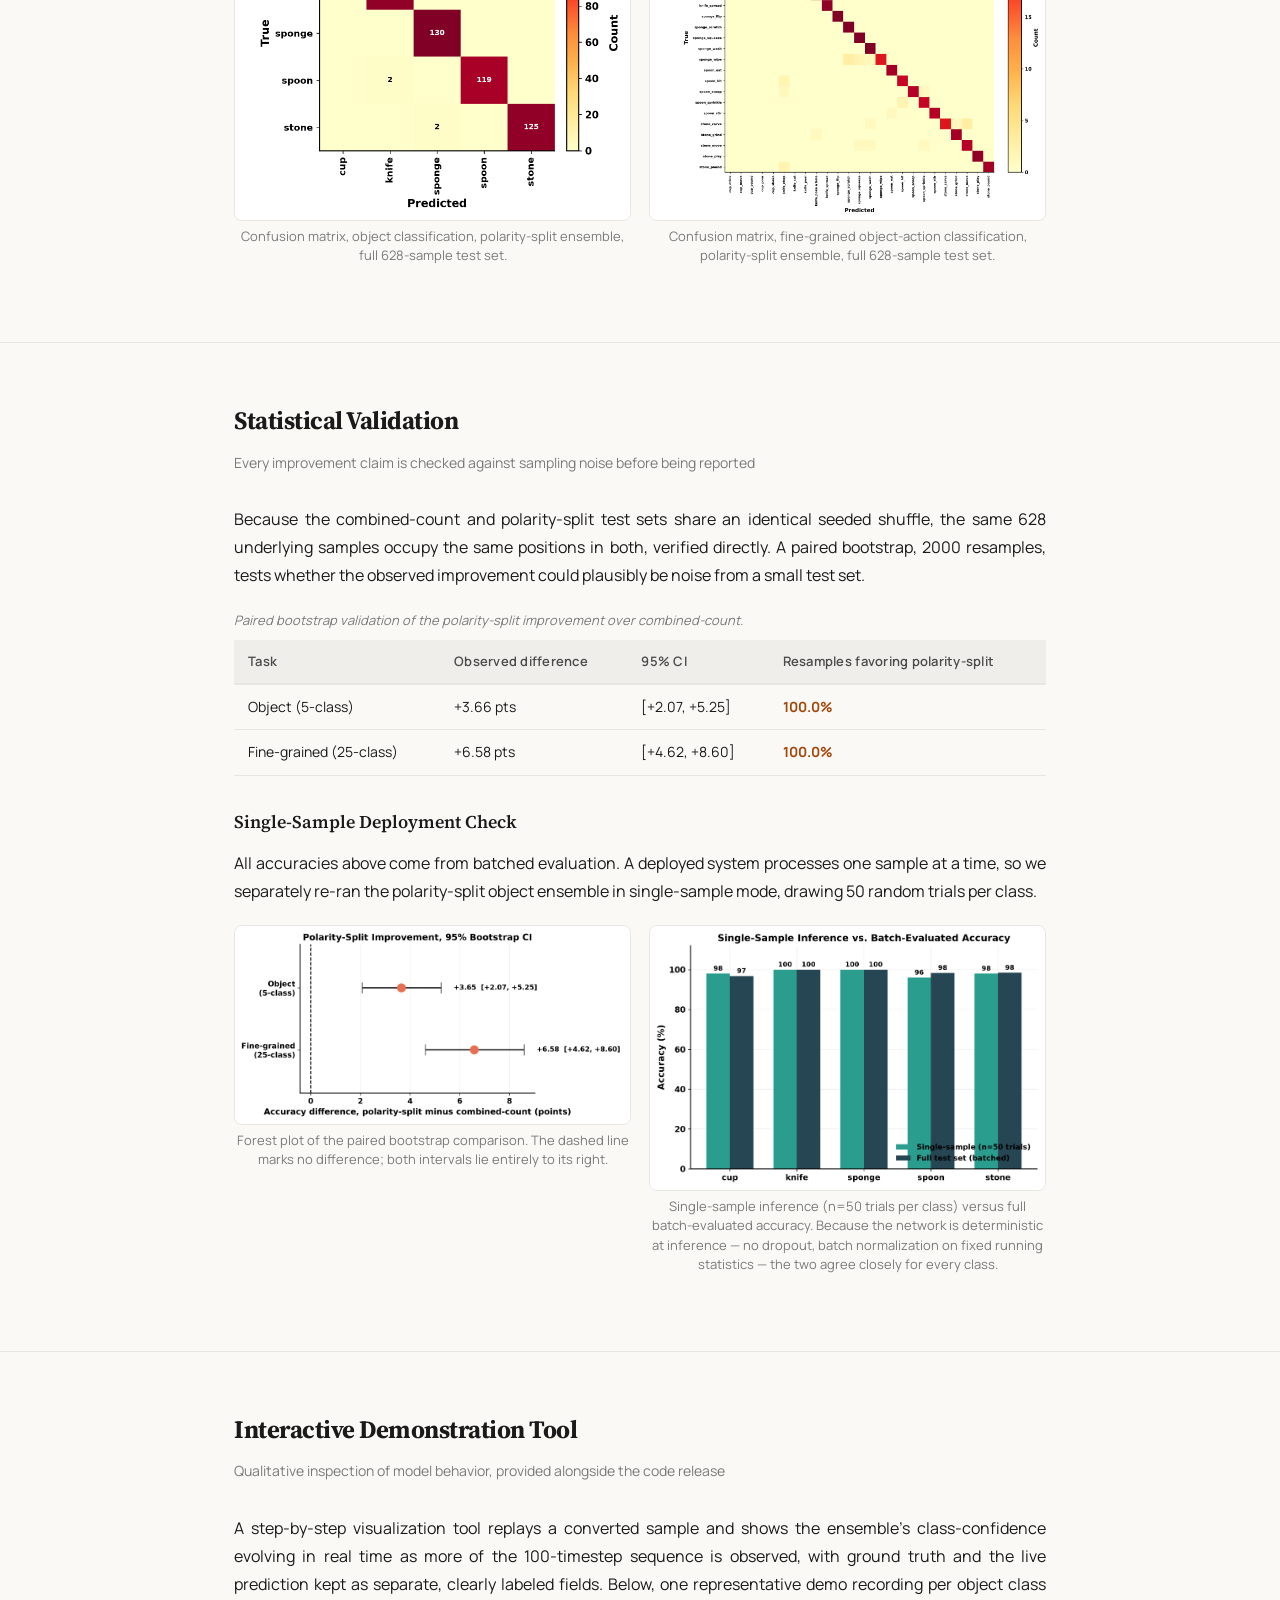
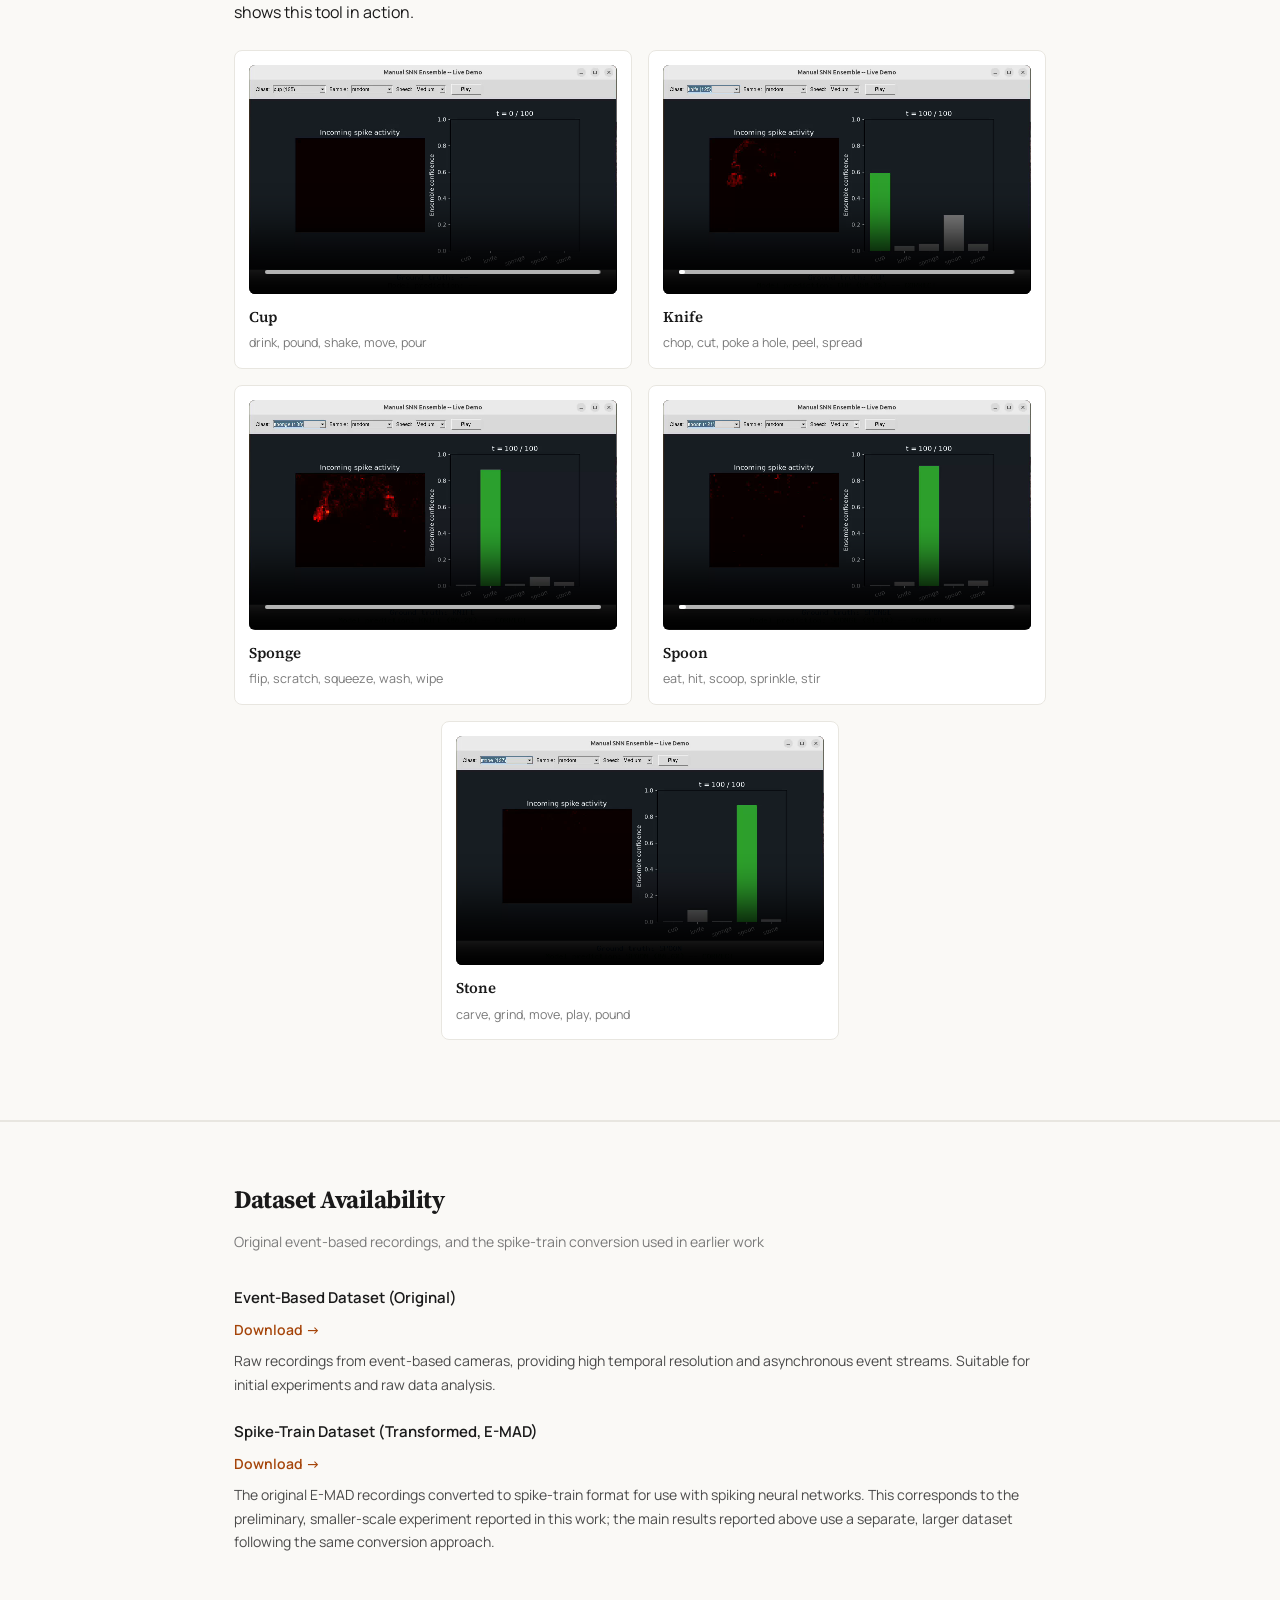
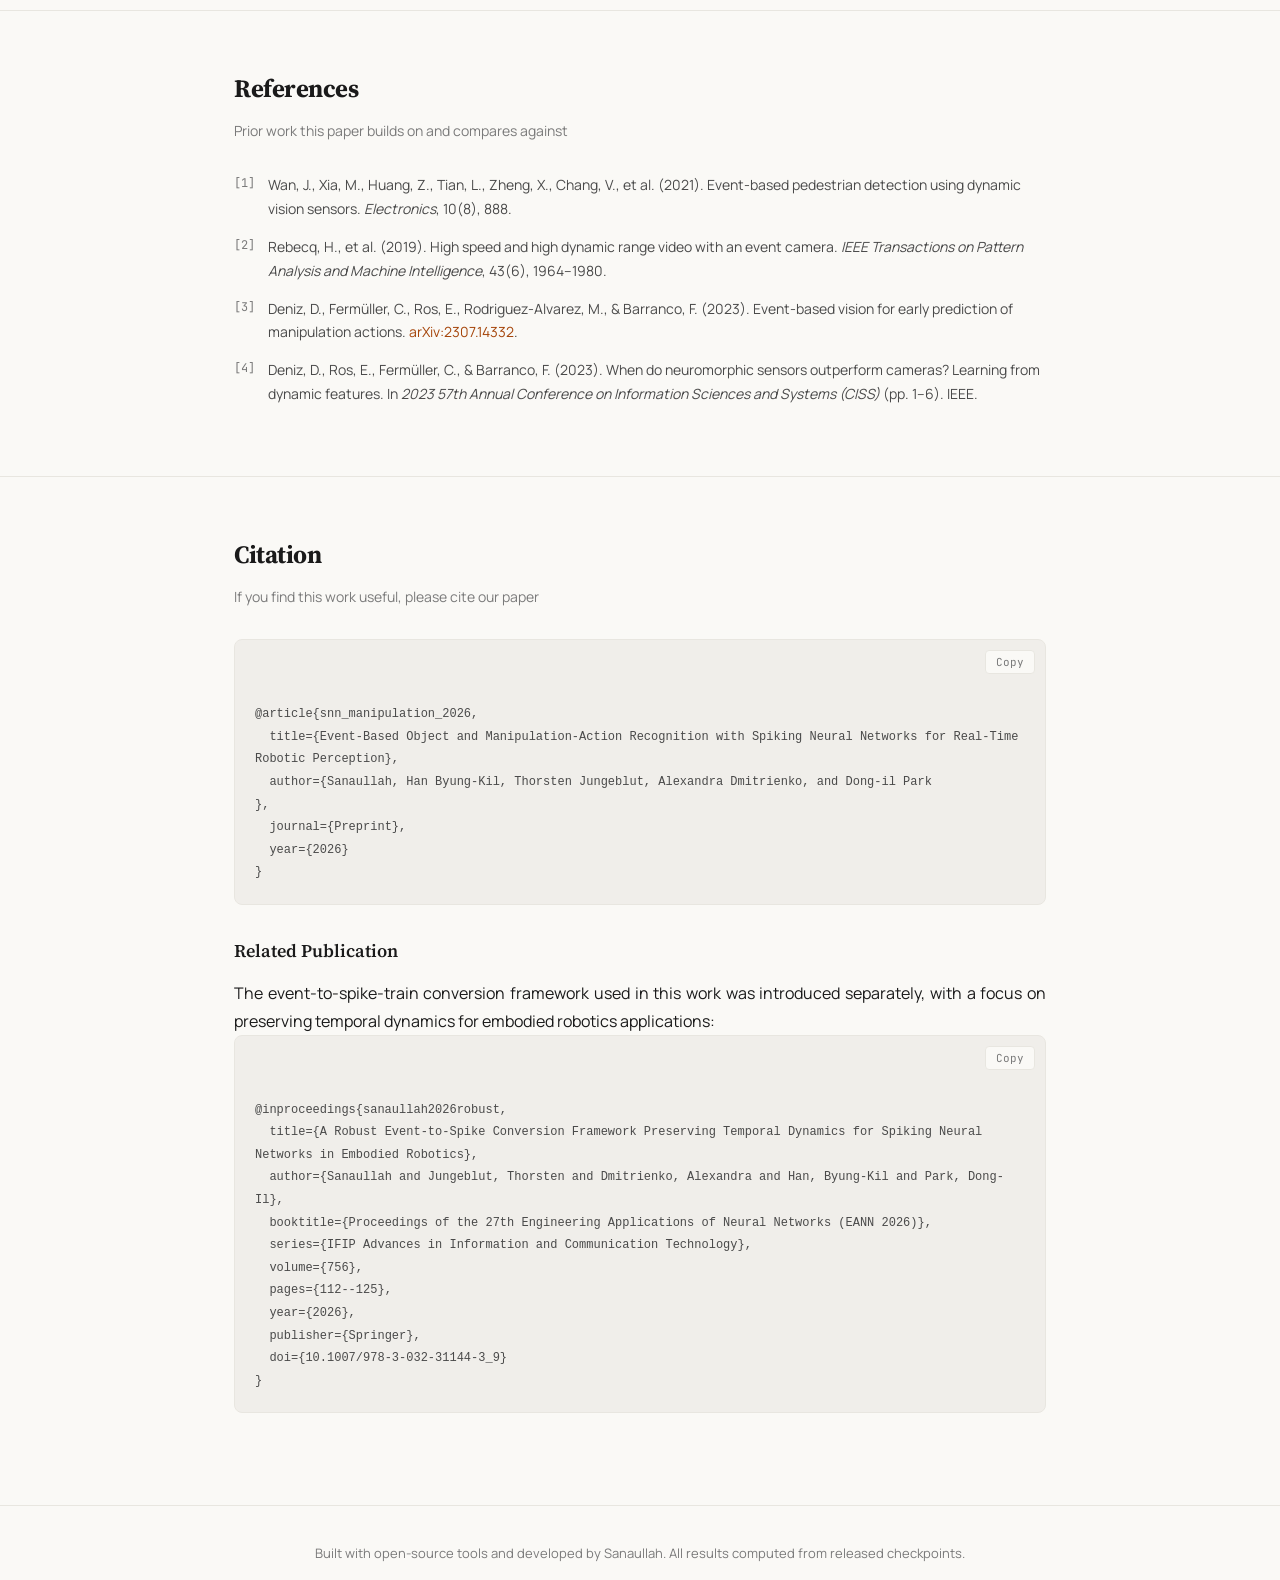
==== commit ecbaa1cc: "Update index.html" ====
--- a/index.html
+++ b/index.html
@@ -171,10 +171,12 @@
 <div style="font-family:'JetBrains Mono',monospace;font-size:22px;font-weight:700;color:#1a1a1a;margin-top:12px">92.99%</div>
 </div>
 
-
-<div class="finding-note">
+</div>
+
+<div style="background:#fff;border:1px solid #e8e6e0;border-left:3px solid #a5450a;border-radius:0 8px 8px 0;padding:16px 20px;margin:20px 0;font-size:14px;color:#4a4a4a;line-height:1.7">
 The hierarchical decomposition and the polarity-split encoding address two different aspects of the same problem, how the task is structured versus how the input is represented, and were evaluated independently rather than combined. Polarity-split produced the larger, more robust improvement on both object and fine-grained classification; combining both approaches is left for future work.
 </div>
+
 </section>
 
 <hr class="divider">
